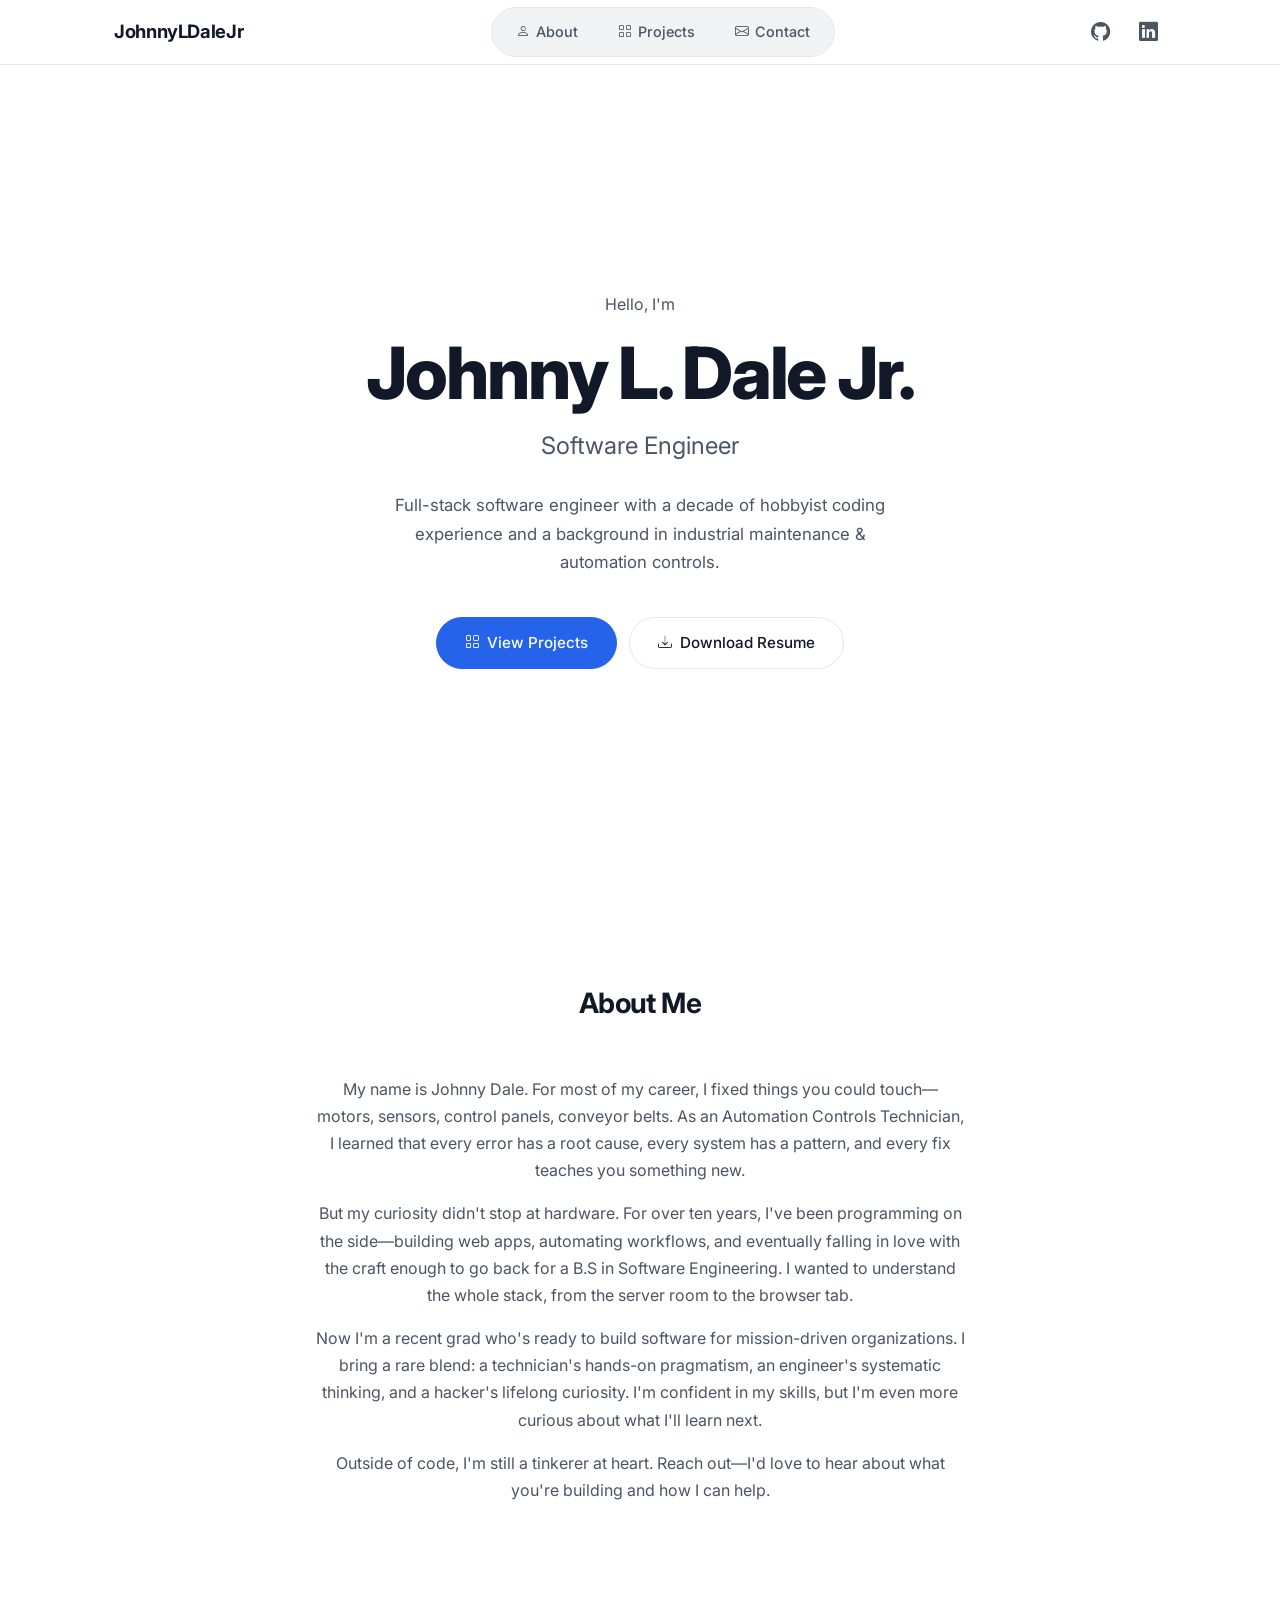
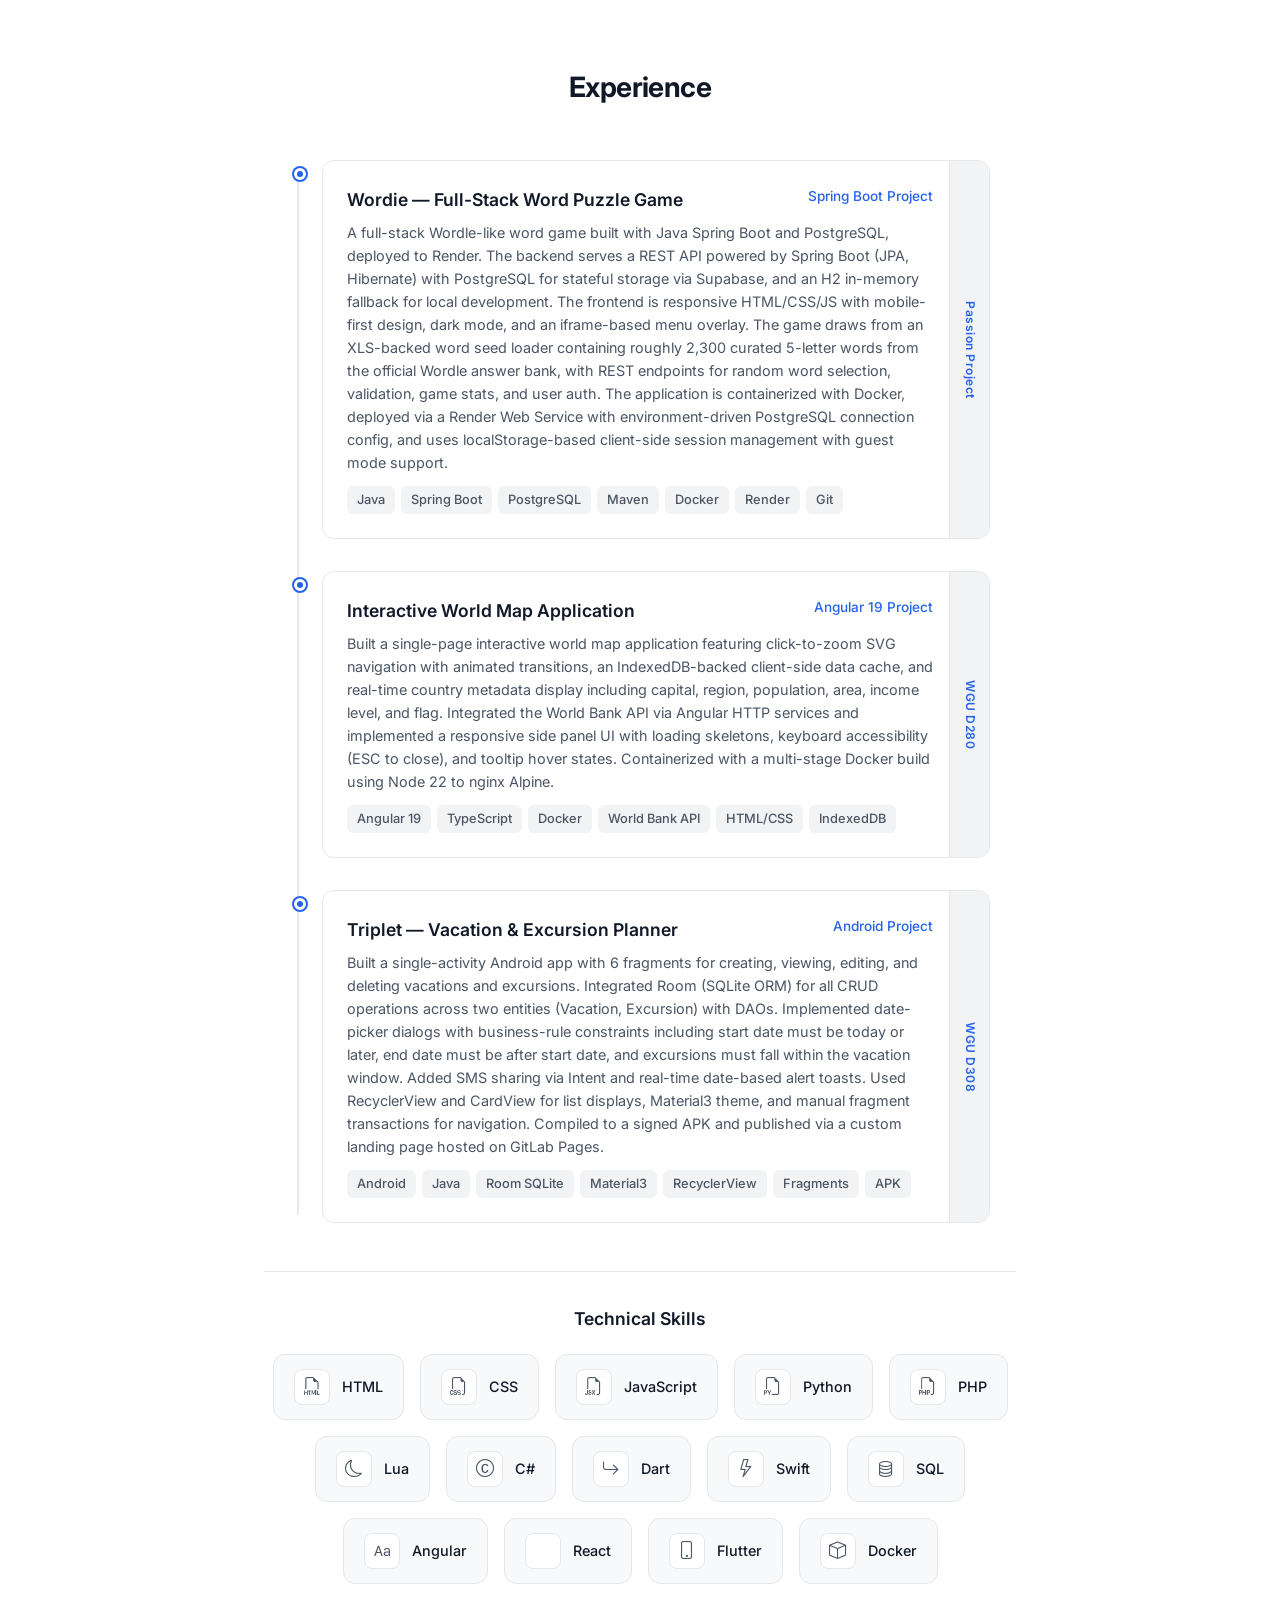
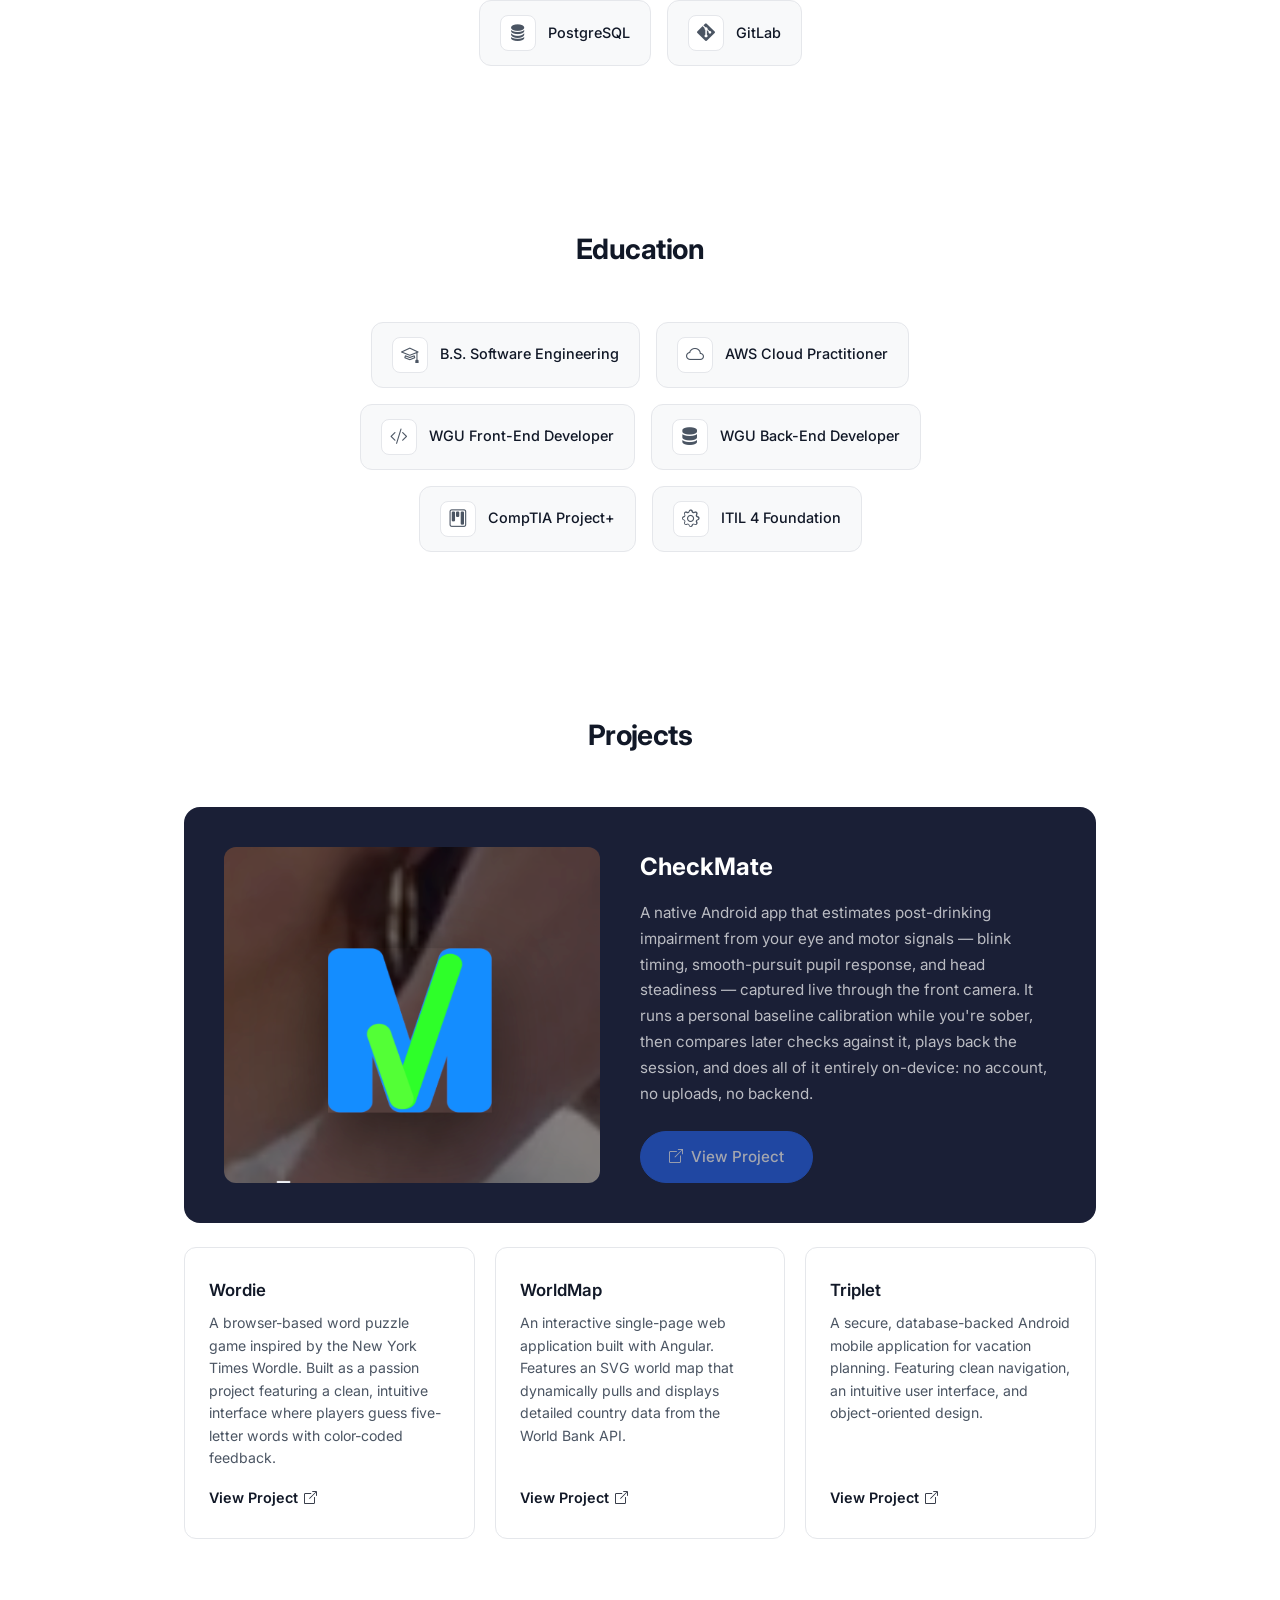
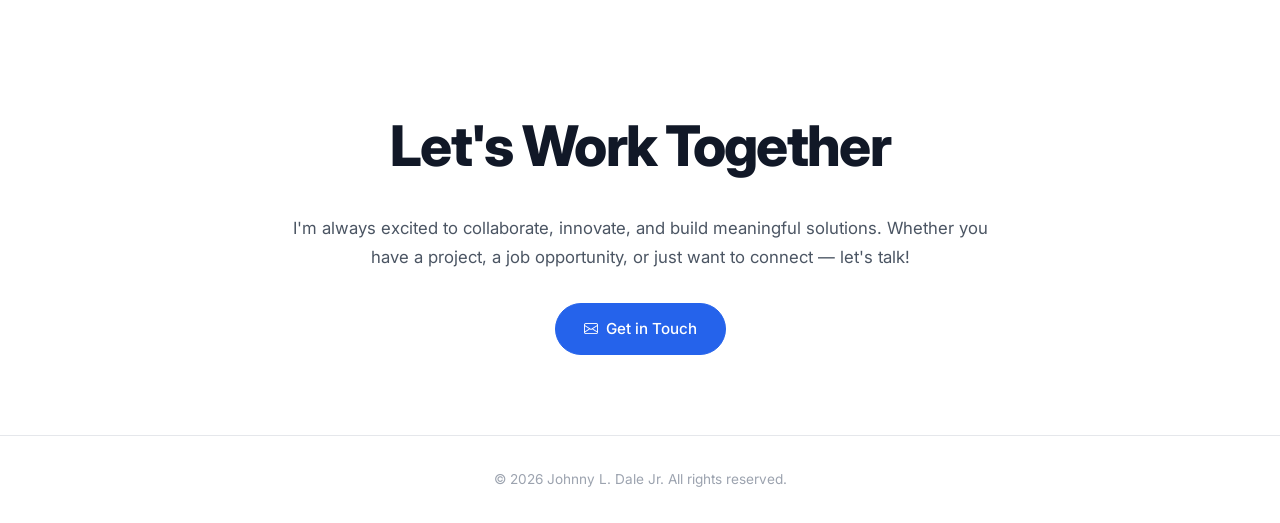
==== index.html @ d13022fd "Redesign portfolio with clean light theme" ====
<!DOCTYPE html>
<html lang="en">
<head>
    <meta charset="UTF-8">
    <meta name="viewport" content="width=device-width, initial-scale=1.0">
    <meta name="description" content="Johnny L. Dale Jr. - Software Engineer Portfolio">
    <title>Johnny L. Dale Jr. | Portfolio</title>
    <link rel="icon" type="image/x-icon" href="assets/favicon.ico">
    <link rel="preconnect" href="https://fonts.googleapis.com">
    <link rel="preconnect" href="https://fonts.gstatic.com" crossorigin>
    <link href="https://fonts.googleapis.com/css2?family=Inter:wght@400;500;600;700;800&display=swap" rel="stylesheet">
    <link rel="stylesheet" href="https://cdn.jsdelivr.net/npm/bootstrap-icons@1.11.3/font/bootstrap-icons.min.css">
    <link rel="stylesheet" href="css/styles.css">
</head>
<body>
    <!-- Navigation -->
    <nav class="navbar" id="navbar">
        <div class="nav-container">
            <a href="#hero" class="nav-logo">JohnnyLDaleJr</a>
            <button class="nav-toggle" id="navToggle" aria-label="Toggle navigation">
                <span></span>
                <span></span>
                <span></span>
            </button>
            <ul class="nav-menu" id="navMenu">
                <li><a href="#about" class="nav-link"><i class="bi bi-person"></i> About</a></li>
                <li><a href="#projects" class="nav-link"><i class="bi bi-grid"></i> Projects</a></li>
                <li><a href="#contact" class="nav-link"><i class="bi bi-envelope"></i> Contact</a></li>
            </ul>
            <div class="nav-social">
                <a href="https://github.com/midas78" target="_blank" aria-label="GitHub"><i class="bi bi-github"></i></a>
                <a href="https://www.linkedin.com/in/johnny-l-d-17a643306" target="_blank" aria-label="LinkedIn"><i class="bi bi-linkedin"></i></a>
            </div>
        </div>
    </nav>

    <!-- Hero Section -->
    <section class="hero" id="hero">
        <div class="hero-bg">
            <video class="hero-video" autoplay muted loop playsinline>
                <source src="assets/hero-bg.mp4" type="video/mp4">
            </video>
            <div class="hero-overlay"></div>
        </div>
        <div class="hero-content">
            <p class="hero-greeting">Hello, I'm</p>
            <h1 class="hero-name">Johnny L. Dale Jr.</h1>
            <h2 class="hero-title">Software Engineer</h2>
            <p class="hero-description">Full-stack software engineer with a decade of hobbyist coding experience and a background in industrial maintenance & automation controls.</p>
            <div class="hero-buttons">
                <a href="#projects" class="btn btn-primary"><i class="bi bi-grid"></i> View Projects</a>
                <a href="assets/Johnny Dale Resume.pdf" class="btn btn-outline" download><i class="bi bi-download"></i> Download Resume</a>
            </div>
        </div>
    </section>

    <!-- About Section -->
    <section class="section" id="about">
        <div class="container">
            <h2 class="section-title fade-in">About Me</h2>
            <div class="about-content">
                <div class="about-text fade-in">
                    <p>My name is Johnny Dale. For most of my career, I fixed things you could touch—motors, sensors, control panels, conveyor belts. As an Automation Controls Technician, I learned that every error has a root cause, every system has a pattern, and every fix teaches you something new.</p>
                    <p>But my curiosity didn't stop at hardware. For over ten years, I've been programming on the side—building web apps, automating workflows, and eventually falling in love with the craft enough to go back for a B.S in Software Engineering. I wanted to understand the whole stack, from the server room to the browser tab.</p>
                    <p>Now I'm a recent grad who's ready to build software for mission-driven organizations. I bring a rare blend: a technician's hands-on pragmatism, an engineer's systematic thinking, and a hacker's lifelong curiosity. I'm confident in my skills, but I'm even more curious about what I'll learn next.</p>
                    <p>Outside of code, I'm still a tinkerer at heart. Reach out—I'd love to hear about what you're building and how I can help.</p>
                </div>
            </div>
        </div>
    </section>

    <!-- Experience Section -->
    <section class="section" id="experience">
        <div class="container">
            <h2 class="section-title fade-in">Experience</h2>

            <div class="timeline">
                    <div class="timeline-item fade-in">
                        <div class="timeline-dot"></div>
                        <div class="timeline-content">
                            <div class="timeline-tab">Passion Project</div>
                            <div class="timeline-header">
                                <h3>Wordie — Full-Stack Word Puzzle Game</h3>
                                <span class="timeline-date">Spring Boot Project</span>
                            </div>
                            <p>A full-stack Wordle-like word game built with Java Spring Boot and PostgreSQL, deployed to Render. The backend serves a REST API powered by Spring Boot (JPA, Hibernate) with PostgreSQL for stateful storage via Supabase, and an H2 in-memory fallback for local development. The frontend is responsive HTML/CSS/JS with mobile-first design, dark mode, and an iframe-based menu overlay. The game draws from an XLS-backed word seed loader containing roughly 2,300 curated 5-letter words from the official Wordle answer bank, with REST endpoints for random word selection, validation, game stats, and user auth. The application is containerized with Docker, deployed via a Render Web Service with environment-driven PostgreSQL connection config, and uses localStorage-based client-side session management with guest mode support.</p>
                            <ul class="timeline-tags">
                                <li>Java</li>
                                <li>Spring Boot</li>
                                <li>PostgreSQL</li>
                                <li>Maven</li>
                                <li>Docker</li>
                                <li>Render</li>
                                <li>Git</li>
                            </ul>
                        </div>
                    </div>
                    <div class="timeline-item fade-in">
                        <div class="timeline-dot"></div>
                        <div class="timeline-content">
                            <div class="timeline-tab">WGU D280</div>
                            <div class="timeline-header">
                                <h3>Interactive World Map Application</h3>
                                <span class="timeline-date">Angular 19 Project</span>
                            </div>
                            <p>Built a single-page interactive world map application featuring click-to-zoom SVG navigation with animated transitions, an IndexedDB-backed client-side data cache, and real-time country metadata display including capital, region, population, area, income level, and flag. Integrated the World Bank API via Angular HTTP services and implemented a responsive side panel UI with loading skeletons, keyboard accessibility (ESC to close), and tooltip hover states. Containerized with a multi-stage Docker build using Node 22 to nginx Alpine.</p>
                            <ul class="timeline-tags">
                                <li>Angular 19</li>
                                <li>TypeScript</li>
                                <li>Docker</li>
                                <li>World Bank API</li>
                                <li>HTML/CSS</li>
                                <li>IndexedDB</li>
                            </ul>
                        </div>
                    </div>
                    <div class="timeline-item fade-in">
                        <div class="timeline-dot"></div>
                        <div class="timeline-content">
                            <div class="timeline-tab">WGU D308</div>
                            <div class="timeline-header">
                                <h3>Triplet — Vacation & Excursion Planner</h3>
                                <span class="timeline-date">Android Project</span>
                            </div>
                            <p>Built a single-activity Android app with 6 fragments for creating, viewing, editing, and deleting vacations and excursions. Integrated Room (SQLite ORM) for all CRUD operations across two entities (Vacation, Excursion) with DAOs. Implemented date-picker dialogs with business-rule constraints including start date must be today or later, end date must be after start date, and excursions must fall within the vacation window. Added SMS sharing via Intent and real-time date-based alert toasts. Used RecyclerView and CardView for list displays, Material3 theme, and manual fragment transactions for navigation. Compiled to a signed APK and published via a custom landing page hosted on GitLab Pages.</p>
                            <ul class="timeline-tags">
                                <li>Android</li>
                                <li>Java</li>
                                <li>Room SQLite</li>
                                <li>Material3</li>
                                <li>RecyclerView</li>
                                <li>Fragments</li>
                                <li>APK</li>
                            </ul>
                        </div>
                    </div>
                </div>

                <div class="skills-section fade-in">
                    <h3 class="skills-heading">Technical Skills</h3>
                    <div class="credentials-grid">
                        <div class="credential-badge">
                            <div class="credential-icon"><i class="bi bi-filetype-html"></i></div>
                            <span>HTML</span>
                        </div>
                        <div class="credential-badge">
                            <div class="credential-icon"><i class="bi bi-filetype-css"></i></div>
                            <span>CSS</span>
                        </div>
                        <div class="credential-badge">
                            <div class="credential-icon"><i class="bi bi-filetype-jsx"></i></div>
                            <span>JavaScript</span>
                        </div>
                        <div class="credential-badge">
                            <div class="credential-icon"><i class="bi bi-filetype-py"></i></div>
                            <span>Python</span>
                        </div>
                        <div class="credential-badge">
                            <div class="credential-icon"><i class="bi bi-filetype-php"></i></div>
                            <span>PHP</span>
                        </div>
                        <div class="credential-badge">
                            <div class="credential-icon"><i class="bi bi-moon"></i></div>
                            <span>Lua</span>
                        </div>
                        <div class="credential-badge">
                            <div class="credential-icon"><i class="bi bi-c-circle"></i></div>
                            <span>C#</span>
                        </div>
                        <div class="credential-badge">
                            <div class="credential-icon"><i class="bi bi-arrow-return-right"></i></div>
                            <span>Dart</span>
                        </div>
                        <div class="credential-badge">
                            <div class="credential-icon"><i class="bi bi-lightning"></i></div>
                            <span>Swift</span>
                        </div>
                        <div class="credential-badge">
                            <div class="credential-icon"><i class="bi bi-database"></i></div>
                            <span>SQL</span>
                        </div>
                        <div class="credential-badge">
                            <div class="credential-icon"><i class="bi bi-type"></i></div>
                            <span>Angular</span>
                        </div>
                        <div class="credential-badge">
                            <div class="credential-icon"><i class="bi bi-react"></i></div>
                            <span>React</span>
                        </div>
                        <div class="credential-badge">
                            <div class="credential-icon"><i class="bi bi-phone"></i></div>
                            <span>Flutter</span>
                        </div>
                        <div class="credential-badge">
                            <div class="credential-icon"><i class="bi bi-box"></i></div>
                            <span>Docker</span>
                        </div>
                        <div class="credential-badge">
                            <div class="credential-icon"><i class="bi bi-database-fill"></i></div>
                            <span>PostgreSQL</span>
                        </div>
                        <div class="credential-badge">
                            <div class="credential-icon"><i class="bi bi-git"></i></div>
                            <span>GitLab</span>
                    </div>
                </div>
            </div>
        </div>
    </section>

    <!-- Education Section -->
    <section class="section" id="education">
        <div class="container">
            <h2 class="section-title fade-in">Education</h2>
            <div class="credentials-grid fade-in">
                <a href="https://www.wgu.edu" target="_blank" class="credential-badge">
                    <div class="credential-icon">
                        <i class="bi bi-mortarboard"></i>
                    </div>
                    <span>B.S. Software Engineering</span>
                </a>
                <a href="https://www.credly.com/badges/06bb6407-fd64-48c8-9850-5df5816e5eae/linked_in_profile?trk=public_profile_certification-title" target="_blank" class="credential-badge">
                    <div class="credential-icon">
                        <i class="bi bi-cloud"></i>
                    </div>
                    <span>AWS Cloud Practitioner</span>
                </a>
                <a href="https://badges.parchment.com/public/assertions/aA8nyWZQQrSH1kFUPos5Cw?utm_source=url_copy&identity__email=midas78%40wgu.edu" target="_blank" class="credential-badge">
                    <div class="credential-icon">
                        <i class="bi bi-code-slash"></i>
                    </div>
                    <span>WGU Front-End Developer</span>
                </a>
                <a href="https://badges.parchment.com/public/assertions/Isyt6uPbTE63VACe40wNig?utm_source=url_copy&identity__email=midas78%40wgu.edu" target="_blank" class="credential-badge">
                    <div class="credential-icon">
                        <i class="bi bi-server"></i>
                    </div>
                    <span>WGU Back-End Developer</span>
                </a>
                <a href="https://www.credly.com/badges/a84fb520-6077-4ca1-ad1e-27195f96d072/public_url" target="_blank" class="credential-badge">
                    <div class="credential-icon">
                        <i class="bi bi-kanban"></i>
                    </div>
                    <span>CompTIA Project+</span>
                </a>
                <a href="https://badges.peoplecert.org/Badge/en/3/A734FF4E-6E27-4793-B2C8-B9C10D6BD1B2" target="_blank" class="credential-badge">
                    <div class="credential-icon">
                        <i class="bi bi-gear"></i>
                    </div>
                    <span>ITIL 4 Foundation</span>
                </a>
            </div>
        </div>
    </section>

    <!-- Projects Section -->
    <section class="section" id="projects">
        <div class="container projects-container">
            <h2 class="section-title fade-in">Projects</h2>

            <!-- Featured Project -->
            <div class="featured-project fade-in">
                <div class="featured-project-visual">
                    <img src="assets/CheckMate.png" alt="CheckMate App Screenshot" class="featured-project-img">
                </div>
                <div class="featured-project-content">
                    <h3>CheckMate</h3>
                    <p>A native Android app that estimates post-drinking impairment from your eye and motor signals — blink timing, smooth-pursuit pupil response, and head steadiness — captured live through the front camera. It runs a personal baseline calibration while you're sober, then compares later checks against it, plays back the session, and does all of it entirely on-device: no account, no uploads, no backend.</p>
                    <div class="featured-project-links">
                        <a href="#" class="btn btn-primary" style="pointer-events: none; opacity: 0.6;"><i class="bi bi-box-arrow-up-right"></i> View Project</a>
                    </div>
                </div>
            </div>

            <!-- Project Grid -->
            <div class="projects-grid">
                <div class="project-card-simple fade-in">
                    <h3>Wordie</h3>
                    <p>A browser-based word puzzle game inspired by the New York Times Wordle. Built as a passion project featuring a clean, intuitive interface where players guess five-letter words with color-coded feedback.</p>
                    <a href="https://wordie-fhnz.onrender.com/index.html" target="_blank" class="project-link-simple">View Project <i class="bi bi-box-arrow-up-right"></i></a>
                </div>
                <div class="project-card-simple fade-in">
                    <h3>WorldMap</h3>
                    <p>An interactive single-page web application built with Angular. Features an SVG world map that dynamically pulls and displays detailed country data from the World Bank API.</p>
                    <a href="https://worldmap-jnc0.onrender.com" target="_blank" class="project-link-simple">View Project <i class="bi bi-box-arrow-up-right"></i></a>
                </div>
                <div class="project-card-simple fade-in">
                    <h3>Triplet</h3>
                    <p>A secure, database-backed Android mobile application for vacation planning. Featuring clean navigation, an intuitive user interface, and object-oriented design.</p>
                    <a href="https://triplet-54ffab.gitlab.io" target="_blank" class="project-link-simple">View Project <i class="bi bi-box-arrow-up-right"></i></a>
                </div>
            </div>
        </div>
    </section>

    <!-- Contact Section -->
    <section class="section" id="contact">
        <div class="container">
            <div class="contact-cta fade-in">
                <h2>Let's Work Together</h2>
                <p>I'm always excited to collaborate, innovate, and build meaningful solutions. Whether you have a project, a job opportunity, or just want to connect — let's talk!</p>
                <a href="mailto:midas78@wgu.edu" class="btn btn-primary"><i class="bi bi-envelope"></i> Get in Touch</a>
            </div>
        </div>
    </section>

    <!-- Footer -->
    <footer class="footer">
        <div class="container">
            <p>&copy; 2026 Johnny L. Dale Jr. All rights reserved.</p>
        </div>
    </footer>

    <script src="js/main.js"></script>
</body>
</html>
---- css/styles.css ----
/* ========================================
   CSS Custom Properties (Theme)
   ======================================== */
:root {
    --bg-primary: #ffffff;
    --bg-secondary: #f8f9fa;
    --bg-tertiary: #f1f3f5;
    --text-primary: #111827;
    --text-secondary: #4b5563;
    --text-muted: #9ca3af;
    --accent: #2563eb;
    --accent-hover: #1d4ed8;
    --border: #e5e7eb;
    --card-bg: #ffffff;
    --card-border: #e5e7eb;

    --font-family: 'Inter', system-ui, -apple-system, sans-serif;
    --font-mono: 'SF Mono', 'Fira Code', monospace;

    --container-width: 800px;
    --section-padding: 80px 0;
    --transition: all 0.2s ease;
}

/* ========================================
   Reset & Base
   ======================================== */
*, *::before, *::after {
    margin: 0;
    padding: 0;
    box-sizing: border-box;
}

html {
    scroll-behavior: smooth;
    scroll-padding-top: 80px;
}

body {
    font-family: var(--font-family);
    background: var(--bg-primary);
    color: var(--text-primary);
    line-height: 1.7;
    -webkit-font-smoothing: antialiased;
    -moz-osx-font-smoothing: grayscale;
}

a {
    color: var(--text-primary);
    text-decoration: none;
    transition: var(--transition);
}

a:hover {
    color: var(--accent);
}

img {
    max-width: 100%;
    height: auto;
}

.container {
    max-width: var(--container-width);
    margin: 0 auto;
    padding: 0 24px;
}

/* ========================================
   Navigation
   ======================================== */
.navbar {
    position: fixed;
    top: 0;
    left: 0;
    right: 0;
    background: rgba(255, 255, 255, 0.85);
    backdrop-filter: blur(12px);
    -webkit-backdrop-filter: blur(12px);
    z-index: 1000;
    border-bottom: 1px solid var(--border);
    transition: var(--transition);
}

.nav-container {
    max-width: 1100px;
    margin: 0 auto;
    padding: 0 24px;
    display: flex;
    justify-content: space-between;
    align-items: center;
    height: 64px;
}

.nav-logo {
    font-size: 1.15rem;
    font-weight: 700;
    color: var(--text-primary);
    letter-spacing: -0.02em;
}

.nav-menu {
    display: flex;
    list-style: none;
    gap: 4px;
    background: var(--bg-tertiary);
    border: 1px solid var(--border);
    border-radius: 999px;
    padding: 4px 6px;
}

.nav-link {
    color: var(--text-secondary);
    padding: 8px 18px;
    border-radius: 999px;
    font-size: 0.9rem;
    font-weight: 500;
    transition: var(--transition);
    display: flex;
    align-items: center;
    gap: 6px;
}

.nav-link:hover {
    color: var(--text-primary);
}

.nav-link.active {
    color: var(--text-primary);
    background: var(--bg-primary);
    box-shadow: 0 1px 3px rgba(0, 0, 0, 0.06);
}

.nav-link i {
    font-size: 0.85rem;
}

.nav-social {
    display: flex;
    align-items: center;
    gap: 12px;
}

.nav-social a {
    color: var(--text-secondary);
    font-size: 1.2rem;
    display: flex;
    align-items: center;
    justify-content: center;
    width: 36px;
    height: 36px;
    border-radius: 50%;
    transition: var(--transition);
}

.nav-social a:hover {
    color: var(--text-primary);
    background: var(--bg-tertiary);
}

.nav-toggle {
    display: none;
    flex-direction: column;
    gap: 5px;
    background: none;
    border: none;
    cursor: pointer;
    padding: 5px;
}

.nav-toggle span {
    width: 22px;
    height: 2px;
    background: var(--text-primary);
    transition: var(--transition);
    border-radius: 1px;
}

/* ========================================
   Hero Section
   ======================================== */
.hero {
    min-height: 100vh;
    display: flex;
    flex-direction: column;
    justify-content: center;
    align-items: center;
    padding: 120px 24px 60px;
    text-align: center;
    position: relative;
    overflow: hidden;
}

.hero-bg {
    position: absolute;
    inset: 0;
    z-index: 0;
}

.hero-video {
    width: 100%;
    height: 100%;
    object-fit: cover;
    object-position: center;
}

.hero-overlay {
    position: absolute;
    inset: 0;
    background: rgba(255, 255, 255, 0.70);
}

.hero-content {
    position: relative;
    z-index: 1;
}

.hero-content {
    max-width: 700px;
}

.hero-greeting {
    font-size: 1rem;
    color: var(--text-secondary);
    margin-bottom: 16px;
    font-weight: 400;
}

.hero-name {
    font-size: 4.5rem;
    font-weight: 800;
    line-height: 1.05;
    margin-bottom: 16px;
    letter-spacing: -0.03em;
    color: var(--text-primary);
}

.hero-title {
    font-size: 1.5rem;
    color: var(--text-secondary);
    font-weight: 400;
    margin-bottom: 24px;
}

.hero-description {
    color: var(--text-secondary);
    font-size: 1.05rem;
    max-width: 520px;
    margin: 0 auto 40px;
    line-height: 1.7;
}

.hero-buttons {
    display: flex;
    gap: 12px;
    justify-content: center;
    flex-wrap: wrap;
}

/* ========================================
   Buttons
   ======================================== */
.btn {
    display: inline-flex;
    align-items: center;
    gap: 8px;
    padding: 12px 28px;
    border-radius: 999px;
    font-weight: 500;
    font-size: 0.95rem;
    cursor: pointer;
    transition: var(--transition);
    border: 1px solid transparent;
    text-align: center;
    font-family: var(--font-family);
}

.btn i {
    font-size: 0.9rem;
}

.btn-primary {
    background: var(--accent);
    color: #ffffff;
    border-color: var(--accent);
}

.btn-primary:hover {
    background: var(--accent-hover);
    border-color: var(--accent-hover);
    color: #ffffff;
    transform: translateY(-1px);
    box-shadow: 0 4px 12px rgba(37, 99, 235, 0.25);
}

.btn-outline {
    background: transparent;
    color: var(--text-primary);
    border-color: var(--border);
}

.btn-outline:hover {
    border-color: var(--text-primary);
    color: var(--text-primary);
    transform: translateY(-1px);
}

.btn-full {
    width: 100%;
    justify-content: center;
}

/* ========================================
   Sections
   ======================================== */
.section {
    padding: var(--section-padding);
}

.section-title {
    font-size: 1.75rem;
    font-weight: 700;
    text-align: center;
    margin-bottom: 48px;
    letter-spacing: -0.02em;
}

/* ========================================
   About Section
   ======================================== */
.about-content {
    max-width: 650px;
    margin: 0 auto;
    text-align: center;
}

.about-text p {
    color: var(--text-secondary);
    margin-bottom: 16px;
    font-size: 1rem;
}

.about-text p:last-child {
    margin-bottom: 0;
}

/* ========================================
   Skills Section
   ======================================== */

.skills-heading {
    font-size: 1.1rem;
    color: var(--text-primary);
    margin-bottom: 20px;
    text-align: center;
    font-weight: 600;
}

.skills-section {
    margin-top: 48px;
    padding-top: 32px;
    border-top: 1px solid var(--border);
}

/* ========================================
   Timeline
   ======================================== */
.timeline {
    position: relative;
    max-width: 700px;
    margin: 0 auto;
    padding-left: 32px;
}

.timeline::before {
    content: '';
    position: absolute;
    left: 7px;
    top: 8px;
    bottom: 8px;
    width: 2px;
    background: var(--border);
}

.timeline-item {
    position: relative;
    margin-bottom: 32px;
}

.timeline-item:last-child {
    margin-bottom: 0;
}

.timeline-dot {
    position: absolute;
    left: -28px;
    top: 8px;
    width: 12px;
    height: 12px;
    background: var(--accent);
    border-radius: 50%;
    border: 3px solid var(--bg-primary);
    box-shadow: 0 0 0 2px var(--accent);
}

.timeline-content {
    background: var(--card-bg);
    padding: 24px 56px 24px 24px;
    border-radius: 12px;
    border: 1px solid var(--card-border);
    transition: var(--transition);
    position: relative;
    overflow: hidden;
}

.timeline-content:hover {
    border-color: var(--accent);
    box-shadow: 0 2px 8px rgba(37, 99, 235, 0.08);
}

.timeline-tab {
    position: absolute;
    top: 0;
    right: 0;
    bottom: 0;
    width: 40px;
    background: var(--bg-tertiary);
    border-left: 1px solid var(--card-border);
    display: flex;
    align-items: center;
    justify-content: center;
    writing-mode: vertical-rl;
    text-orientation: mixed;
    font-size: 0.75rem;
    font-weight: 600;
    color: var(--accent);
    letter-spacing: 0.5px;
    padding: 16px 8px;
}

.timeline-header {
    display: flex;
    justify-content: space-between;
    align-items: start;
    margin-bottom: 6px;
    flex-wrap: wrap;
    gap: 6px;
}

.timeline-header h3 {
    font-size: 1.1rem;
    color: var(--text-primary);
    font-weight: 600;
}

.timeline-date {
    color: var(--accent);
    font-size: 0.85rem;
    font-weight: 500;
    white-space: nowrap;
}

.timeline-content h4 {
    color: var(--text-secondary);
    font-weight: 500;
    margin-bottom: 8px;
    font-size: 0.95rem;
}

.timeline-content p {
    color: var(--text-secondary);
    margin-bottom: 12px;
    font-size: 0.9rem;
    line-height: 1.6;
}

.timeline-tags {
    display: flex;
    flex-wrap: wrap;
    gap: 6px;
    list-style: none;
}

.timeline-tags li {
    background: var(--bg-tertiary);
    color: var(--text-secondary);
    padding: 3px 10px;
    border-radius: 6px;
    font-size: 0.8rem;
    font-weight: 500;
}

/* ========================================
   Education Section
   ======================================== */
.credentials-grid {
    display: flex;
    flex-wrap: wrap;
    justify-content: center;
    gap: 16px;
    max-width: 900px;
    margin: 0 auto;
}

.credential-badge {
    display: flex;
    align-items: center;
    gap: 12px;
    padding: 14px 20px;
    background: var(--bg-secondary);
    border: 1px solid var(--border);
    border-radius: 12px;
    color: var(--text-primary);
    font-size: 0.9rem;
    font-weight: 500;
    transition: var(--transition);
    white-space: nowrap;
}

.credential-badge:hover {
    border-color: var(--accent);
    background: var(--bg-primary);
    color: var(--accent);
    box-shadow: 0 2px 8px rgba(37, 99, 235, 0.08);
    transform: translateY(-2px);
}

.credential-icon {
    width: 36px;
    height: 36px;
    display: flex;
    align-items: center;
    justify-content: center;
    background: var(--bg-primary);
    border: 1px solid var(--border);
    border-radius: 8px;
    font-size: 1.1rem;
    color: var(--text-secondary);
    flex-shrink: 0;
}

.credential-badge:hover .credential-icon {
    color: var(--accent);
    border-color: var(--accent);
}

@media (max-width: 600px) {
    .credentials-grid {
        gap: 10px;
    }

    .credential-badge {
        padding: 10px 14px;
        font-size: 0.82rem;
    }

    .credential-icon {
        width: 30px;
        height: 30px;
        font-size: 0.95rem;
    }
}

/* ========================================
   Animations
   ======================================== */
.projects-container {
    max-width: 960px;
}

.featured-project {
    display: grid;
    grid-template-columns: 1fr 1fr;
    gap: 0;
    background: #1a1f36;
    border-radius: 16px;
    overflow: hidden;
    margin-bottom: 24px;
}

.featured-project-visual {
    padding: 40px;
    display: flex;
    align-items: center;
    justify-content: center;
}

.featured-project-img {
    width: 100%;
    height: 100%;
    object-fit: cover;
    border-radius: 12px;
}

.featured-placeholder {
    width: 100%;
    height: 220px;
    background: rgba(255, 255, 255, 0.08);
    border-radius: 12px;
    display: flex;
    align-items: center;
    justify-content: center;
    color: rgba(255, 255, 255, 0.4);
    font-size: 1.2rem;
    font-weight: 600;
    border: 2px dashed rgba(255, 255, 255, 0.15);
}

.featured-project-content {
    padding: 40px 40px 40px 0;
    display: flex;
    flex-direction: column;
    justify-content: center;
}

.featured-project-content h3 {
    font-size: 1.5rem;
    font-weight: 700;
    color: #ffffff;
    margin-bottom: 12px;
}

.featured-project-content p {
    color: rgba(255, 255, 255, 0.7);
    font-size: 0.95rem;
    line-height: 1.7;
    margin-bottom: 24px;
}

.featured-project-links {
    display: flex;
    gap: 12px;
}

.featured-project .btn-primary {
    background: var(--accent);
    color: #ffffff;
}

.projects-grid {
    display: grid;
    grid-template-columns: repeat(3, 1fr);
    gap: 20px;
}

.project-card-simple {
    background: var(--card-bg);
    border: 1px solid var(--card-border);
    border-radius: 12px;
    padding: 28px 24px;
    transition: var(--transition);
    display: flex;
    flex-direction: column;
}

.project-card-simple:hover {
    border-color: var(--accent);
    box-shadow: 0 2px 8px rgba(37, 99, 235, 0.08);
}

.project-card-simple h3 {
    font-size: 1.05rem;
    font-weight: 600;
    margin-bottom: 8px;
}

.project-card-simple p {
    color: var(--text-secondary);
    font-size: 0.88rem;
    line-height: 1.6;
    margin-bottom: 16px;
    flex: 1;
}

.project-link-simple {
    display: inline-flex;
    align-items: center;
    gap: 6px;
    color: var(--text-primary);
    font-size: 0.9rem;
    font-weight: 600;
    transition: var(--transition);
}

.project-link-simple:hover {
    color: var(--accent);
}

.project-link-simple i {
    font-size: 0.8rem;
}

@media (max-width: 768px) {
    .featured-project {
        grid-template-columns: 1fr;
    }

    .featured-project-content {
        padding: 0 32px 32px;
    }

    .featured-project-visual {
        padding: 32px 32px 0;
    }

    .projects-grid {
        grid-template-columns: 1fr;
    }
}

/* ========================================
   Contact Section
   ======================================== */
.contact-cta {
    text-align: center;
    max-width: 700px;
    margin: 0 auto;
}

.contact-cta h2 {
    font-size: 3.5rem;
    font-weight: 800;
    letter-spacing: -0.03em;
    margin-bottom: 20px;
    color: var(--text-primary);
}

.contact-cta p {
    color: var(--text-secondary);
    font-size: 1.05rem;
    line-height: 1.7;
    margin-bottom: 32px;
}

/* ========================================
   Footer
   ======================================== */
.footer {
    padding: 32px 0;
    border-top: 1px solid var(--border);
    text-align: center;
}

.footer p {
    color: var(--text-muted);
    font-size: 0.85rem;
}

/* ========================================
   Animations
   ======================================== */
.fade-in {
    opacity: 0;
    transform: translateY(20px);
    transition: opacity 0.5s ease, transform 0.5s ease;
}

.fade-in.visible {
    opacity: 1;
    transform: translateY(0);
}

/* ========================================
   Mobile Navigation
   ======================================== */
.nav-toggle.active span:nth-child(1) {
    transform: rotate(45deg) translate(5px, 5px);
}

.nav-toggle.active span:nth-child(2) {
    opacity: 0;
}

.nav-toggle.active span:nth-child(3) {
    transform: rotate(-45deg) translate(5px, -5px);
}

/* ========================================
   Responsive Design
   ======================================== */
@media (max-width: 1024px) {
    .hero-video {
        object-position: 20% center;
    }
}

@media (max-width: 768px) {
    :root {
        --section-padding: 60px 0;
    }

    .nav-toggle {
        display: flex;
    }

    .nav-menu {
        position: fixed;
        top: 64px;
        left: 0;
        right: 0;
        background: var(--bg-primary);
        flex-direction: column;
        padding: 16px;
        border-radius: 0;
        border-bottom: 1px solid var(--border);
        transform: translateY(-100%);
        opacity: 0;
        visibility: hidden;
        transition: var(--transition);
    }

    .nav-menu.active {
        transform: translateY(0);
        opacity: 1;
        visibility: visible;
    }

    .nav-social {
        display: flex;
        position: static;
        transform: none;
        background: none;
        backdrop-filter: none;
        -webkit-backdrop-filter: none;
        border: none;
        border-radius: 0;
        padding: 0;
        gap: 10px;
        z-index: auto;
        box-shadow: none;
        margin-left: 0;
        margin-right: 0;
        order: 1;
    }

    .nav-toggle {
        order: 2;
    }

    .hero-video {
        object-position: 20% center;
    }

    .hero-name {
        font-size: 2.8rem;
    }

    .hero-title {
        font-size: 1.2rem;
    }

    .section-title {
        font-size: 1.5rem;
    }

    .projects-grid {
        grid-template-columns: 1fr;
    }

    .education-grid {
        grid-template-columns: 1fr;
    }

    .contact-cta h2 {
        font-size: 2.2rem;
    }

    .contact-cta p {
        font-size: 0.95rem;
    }

    .timeline-tab {
        width: 32px;
        font-size: 0.65rem;
    }

    .timeline-content {
        padding: 20px 44px 20px 20px;
    }
}

@media (max-width: 480px) {
    .timeline-tab {
        display: none;
    }

    .timeline-content {
        padding: 20px;
    }

    .hero-name {
        font-size: 2.2rem;
    }

    .hero-buttons {
        flex-direction: column;
        align-items: center;
    }

    .btn {
        width: 100%;
        justify-content: center;
    }
}
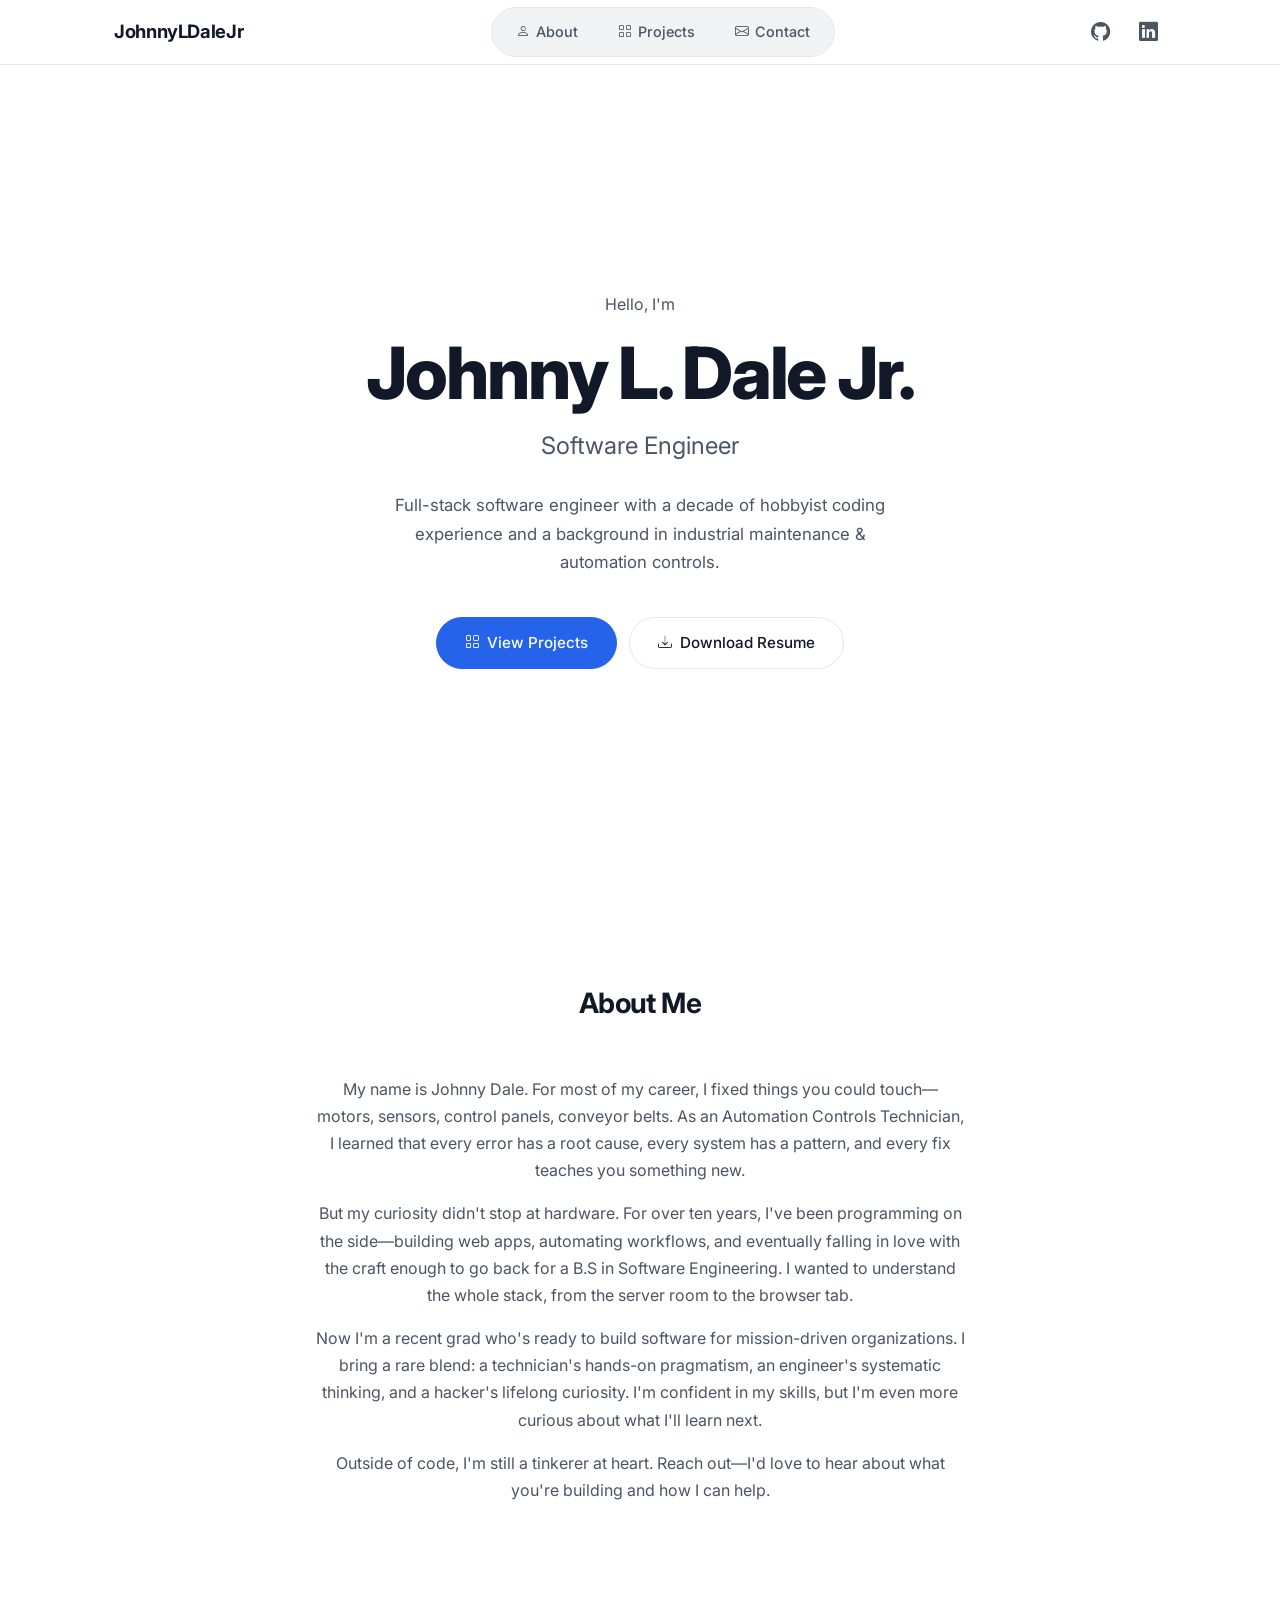
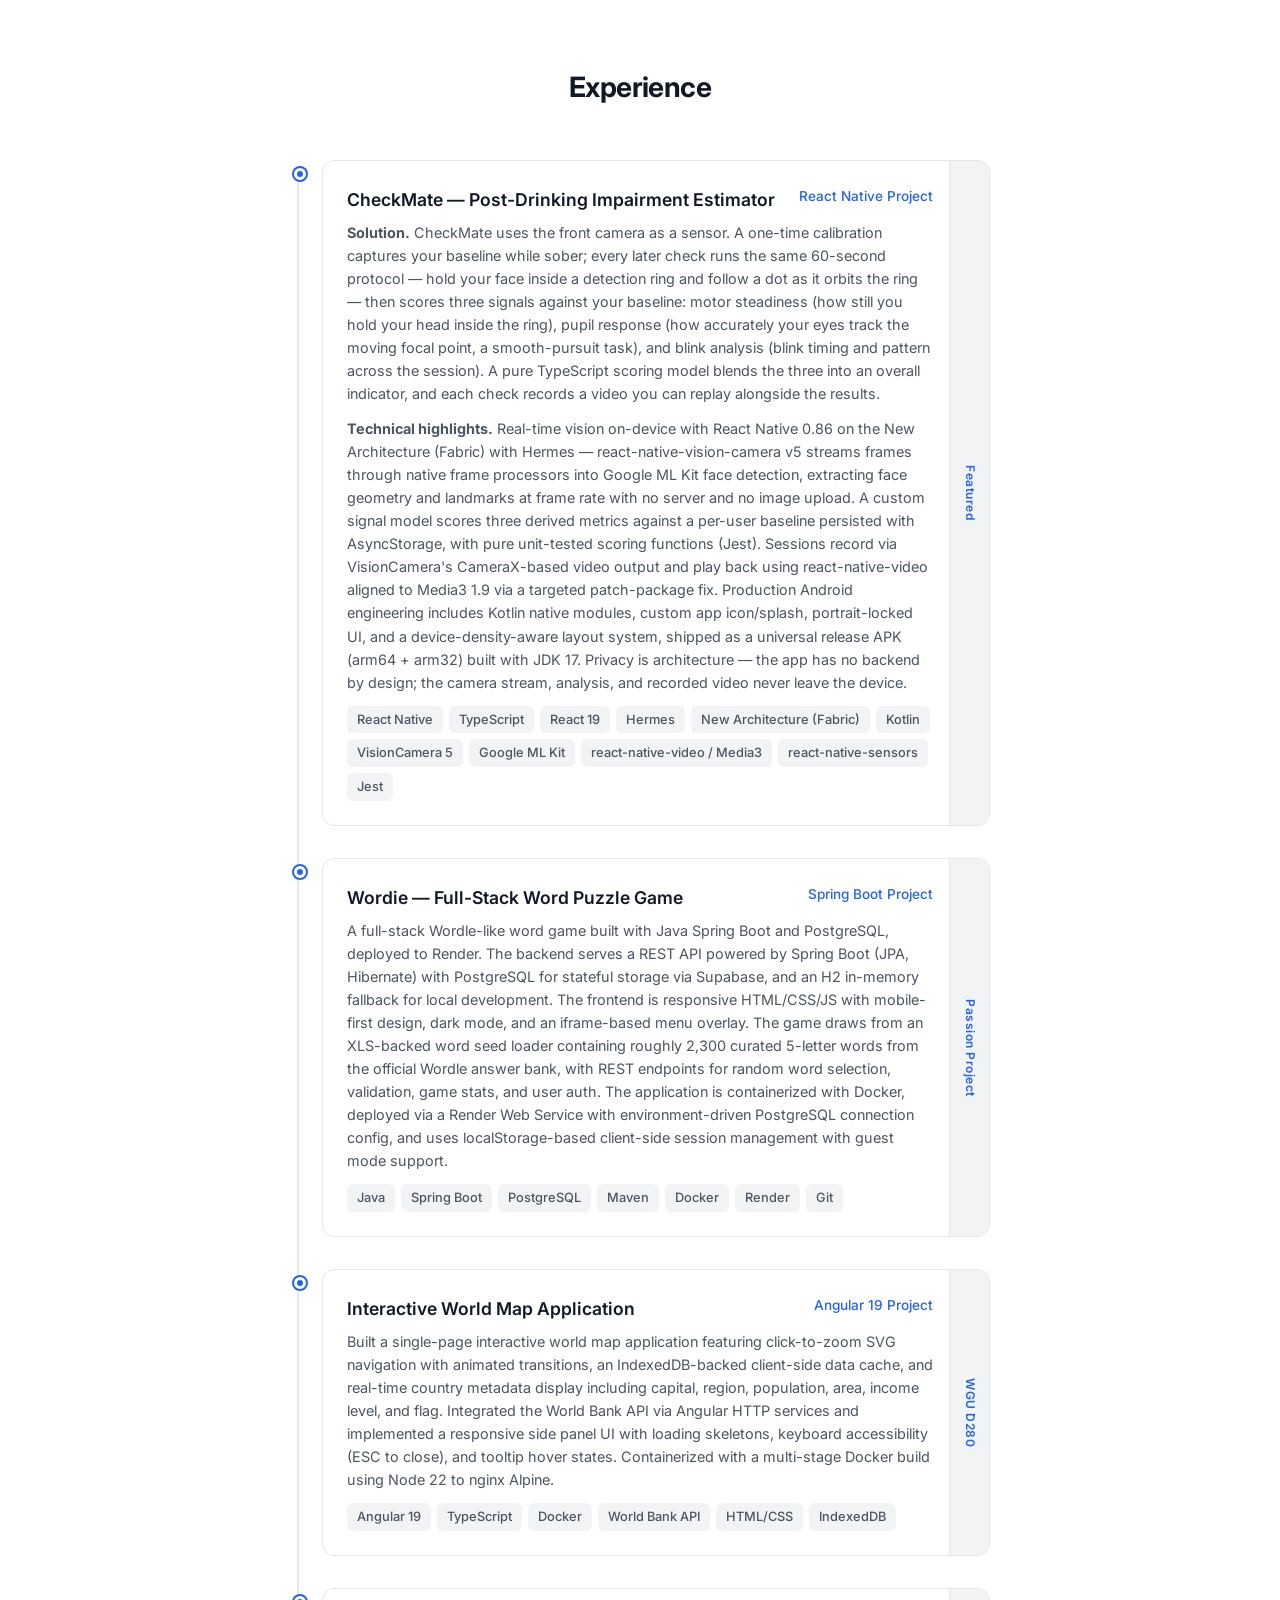
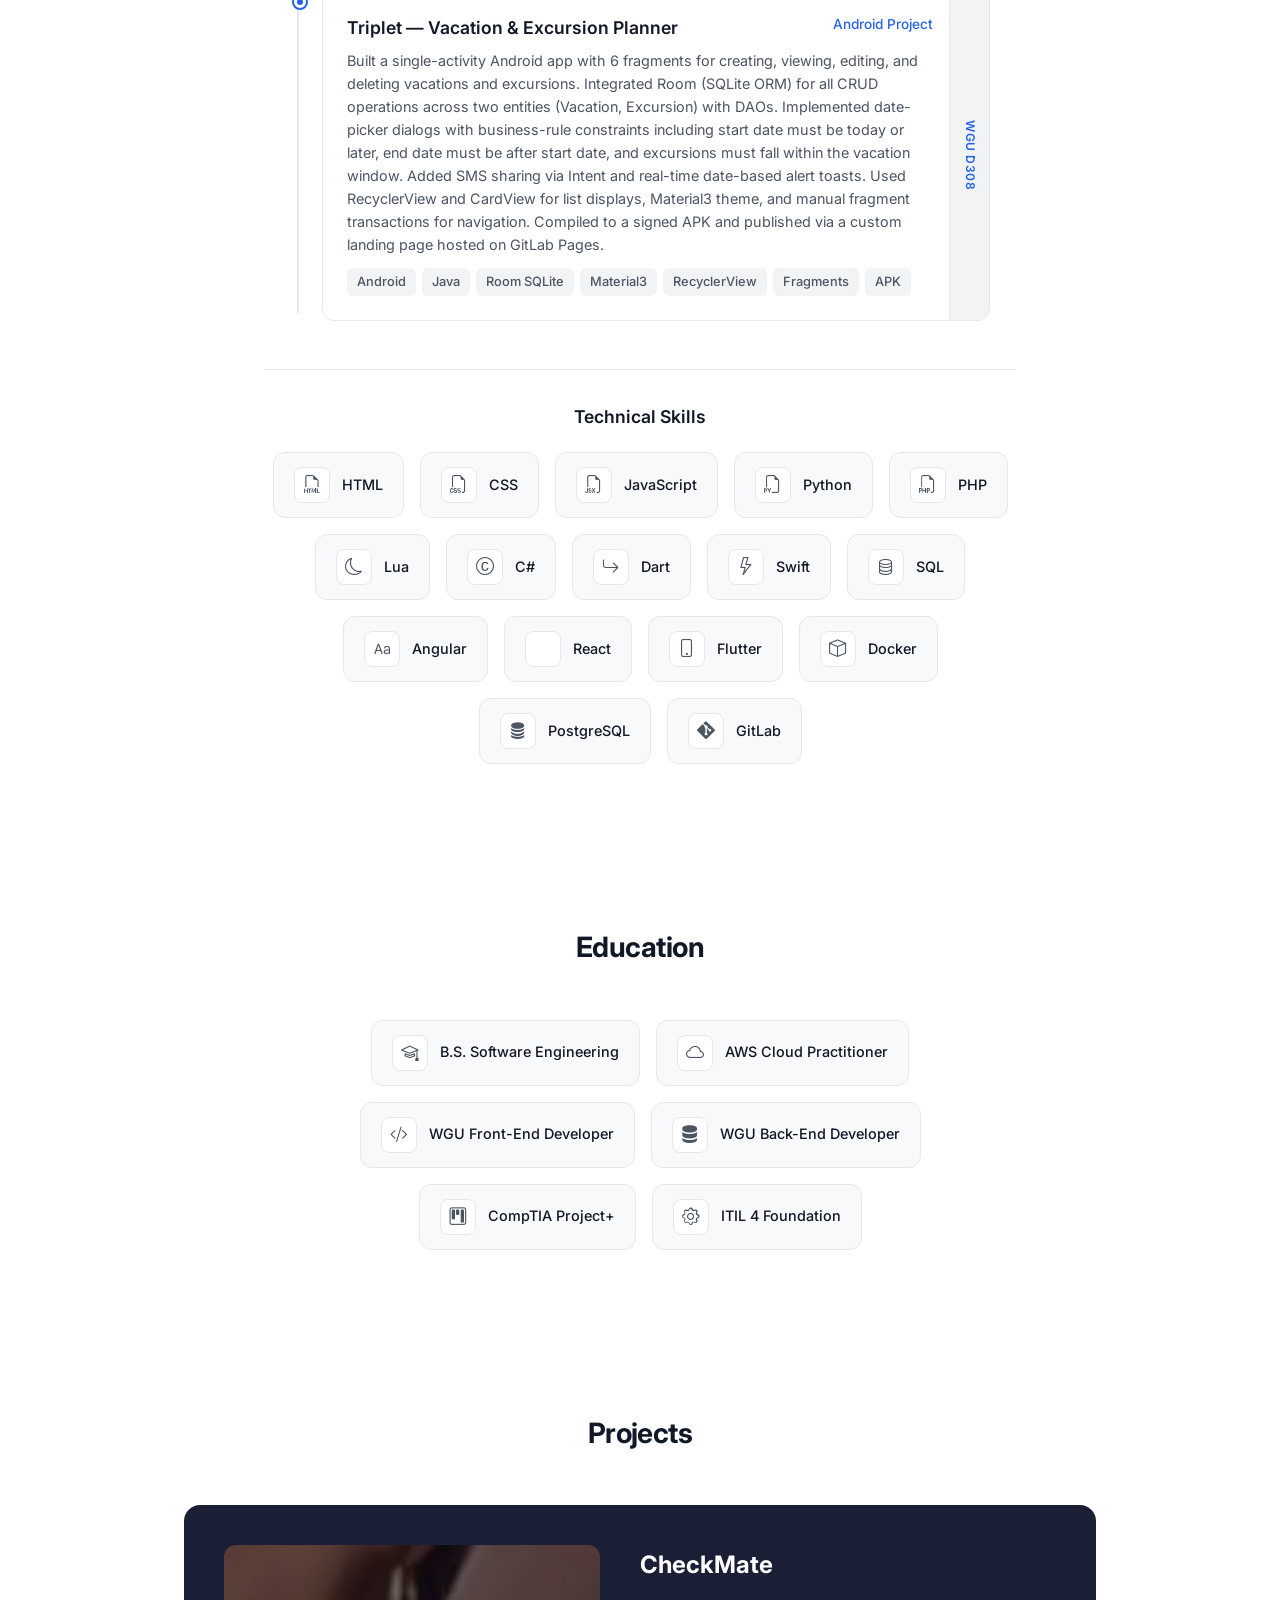
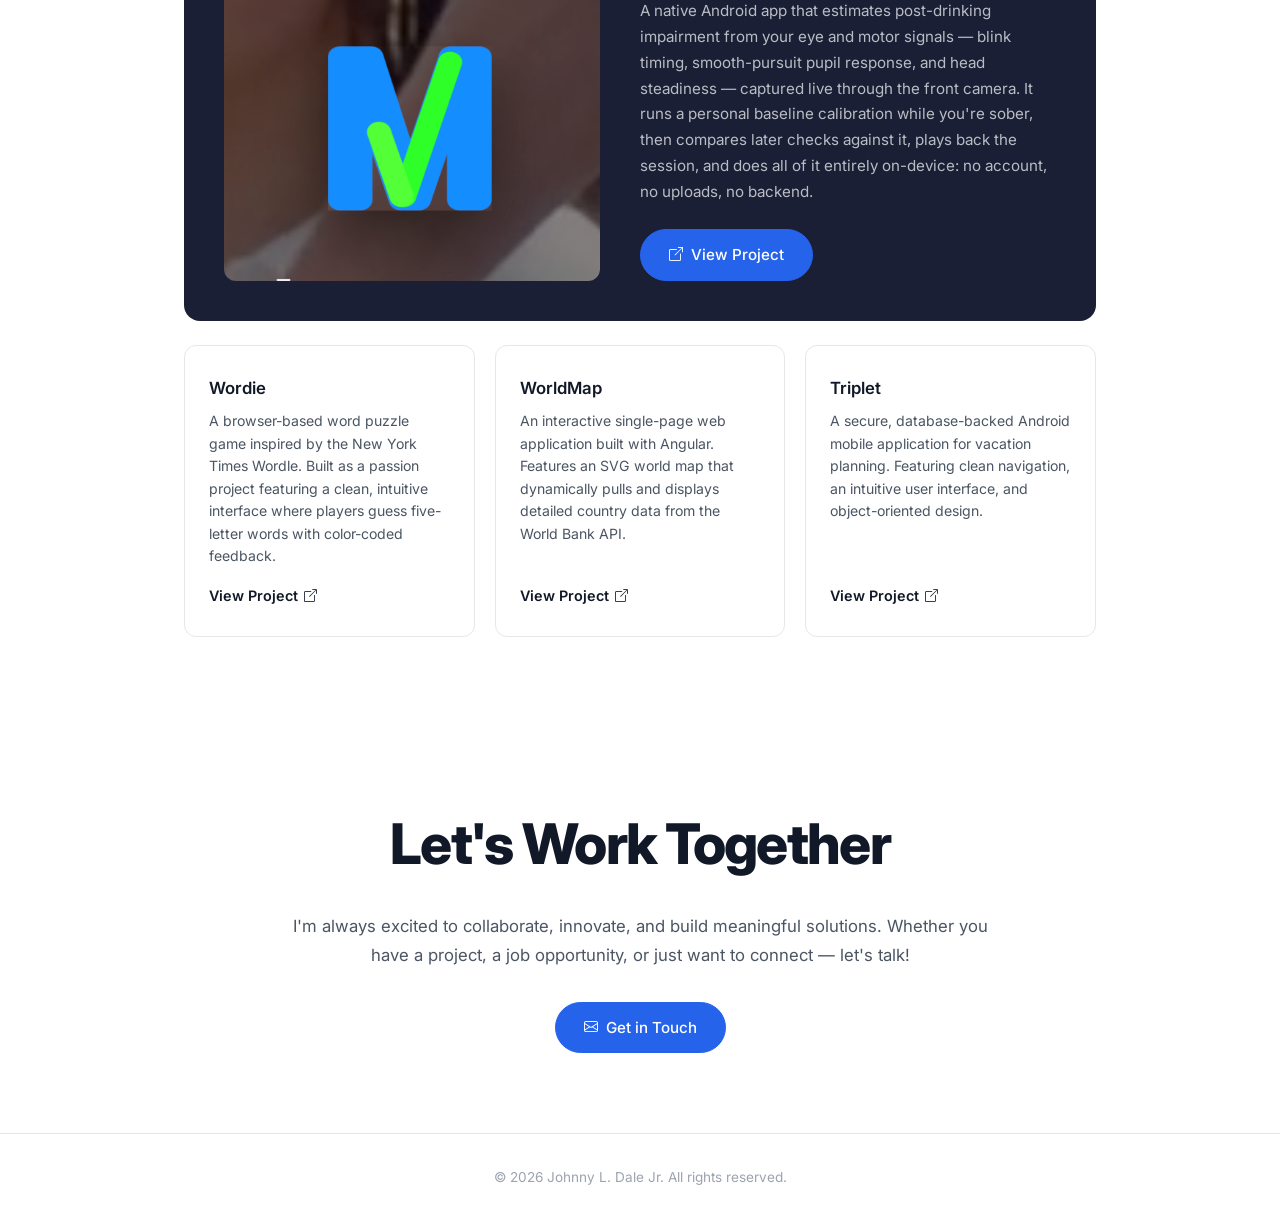
==== commit 8d73f330: "Add CheckMate to experience and update featured project" ====
--- a/index.html
+++ b/index.html
@@ -78,6 +78,31 @@
                     <div class="timeline-item fade-in">
                         <div class="timeline-dot"></div>
                         <div class="timeline-content">
+                            <div class="timeline-tab">Featured</div>
+                            <div class="timeline-header">
+                                <h3>CheckMate — Post-Drinking Impairment Estimator</h3>
+                                <span class="timeline-date">React Native Project</span>
+                            </div>
+                            <p><strong>Solution.</strong> CheckMate uses the front camera as a sensor. A one-time calibration captures your baseline while sober; every later check runs the same 60-second protocol — hold your face inside a detection ring and follow a dot as it orbits the ring — then scores three signals against your baseline: motor steadiness (how still you hold your head inside the ring), pupil response (how accurately your eyes track the moving focal point, a smooth-pursuit task), and blink analysis (blink timing and pattern across the session). A pure TypeScript scoring model blends the three into an overall indicator, and each check records a video you can replay alongside the results.</p>
+                            <p><strong>Technical highlights.</strong> Real-time vision on-device with React Native 0.86 on the New Architecture (Fabric) with Hermes — react-native-vision-camera v5 streams frames through native frame processors into Google ML Kit face detection, extracting face geometry and landmarks at frame rate with no server and no image upload. A custom signal model scores three derived metrics against a per-user baseline persisted with AsyncStorage, with pure unit-tested scoring functions (Jest). Sessions record via VisionCamera's CameraX-based video output and play back using react-native-video aligned to Media3 1.9 via a targeted patch-package fix. Production Android engineering includes Kotlin native modules, custom app icon/splash, portrait-locked UI, and a device-density-aware layout system, shipped as a universal release APK (arm64 + arm32) built with JDK 17. Privacy is architecture — the app has no backend by design; the camera stream, analysis, and recorded video never leave the device.</p>
+                            <ul class="timeline-tags">
+                                <li>React Native</li>
+                                <li>TypeScript</li>
+                                <li>React 19</li>
+                                <li>Hermes</li>
+                                <li>New Architecture (Fabric)</li>
+                                <li>Kotlin</li>
+                                <li>VisionCamera 5</li>
+                                <li>Google ML Kit</li>
+                                <li>react-native-video / Media3</li>
+                                <li>react-native-sensors</li>
+                                <li>Jest</li>
+                            </ul>
+                        </div>
+                    </div>
+                    <div class="timeline-item fade-in">
+                        <div class="timeline-dot"></div>
+                        <div class="timeline-content">
                             <div class="timeline-tab">Passion Project</div>
                             <div class="timeline-header">
                                 <h3>Wordie — Full-Stack Word Puzzle Game</h3>
@@ -267,7 +292,7 @@
                     <h3>CheckMate</h3>
                     <p>A native Android app that estimates post-drinking impairment from your eye and motor signals — blink timing, smooth-pursuit pupil response, and head steadiness — captured live through the front camera. It runs a personal baseline calibration while you're sober, then compares later checks against it, plays back the session, and does all of it entirely on-device: no account, no uploads, no backend.</p>
                     <div class="featured-project-links">
-                        <a href="#" class="btn btn-primary" style="pointer-events: none; opacity: 0.6;"><i class="bi bi-box-arrow-up-right"></i> View Project</a>
+                        <a href="https://midas78.github.io/checkmate-site/" target="_blank" class="btn btn-primary"><i class="bi bi-box-arrow-up-right"></i> View Project</a>
                     </div>
                 </div>
             </div>
@@ -299,7 +324,7 @@
             <div class="contact-cta fade-in">
                 <h2>Let's Work Together</h2>
                 <p>I'm always excited to collaborate, innovate, and build meaningful solutions. Whether you have a project, a job opportunity, or just want to connect — let's talk!</p>
-                <a href="mailto:midas78@wgu.edu" class="btn btn-primary"><i class="bi bi-envelope"></i> Get in Touch</a>
+                <a href="mailto:johnnydalejr@gmail.com" class="btn btn-primary"><i class="bi bi-envelope"></i> Get in Touch</a>
             </div>
         </div>
     </section>
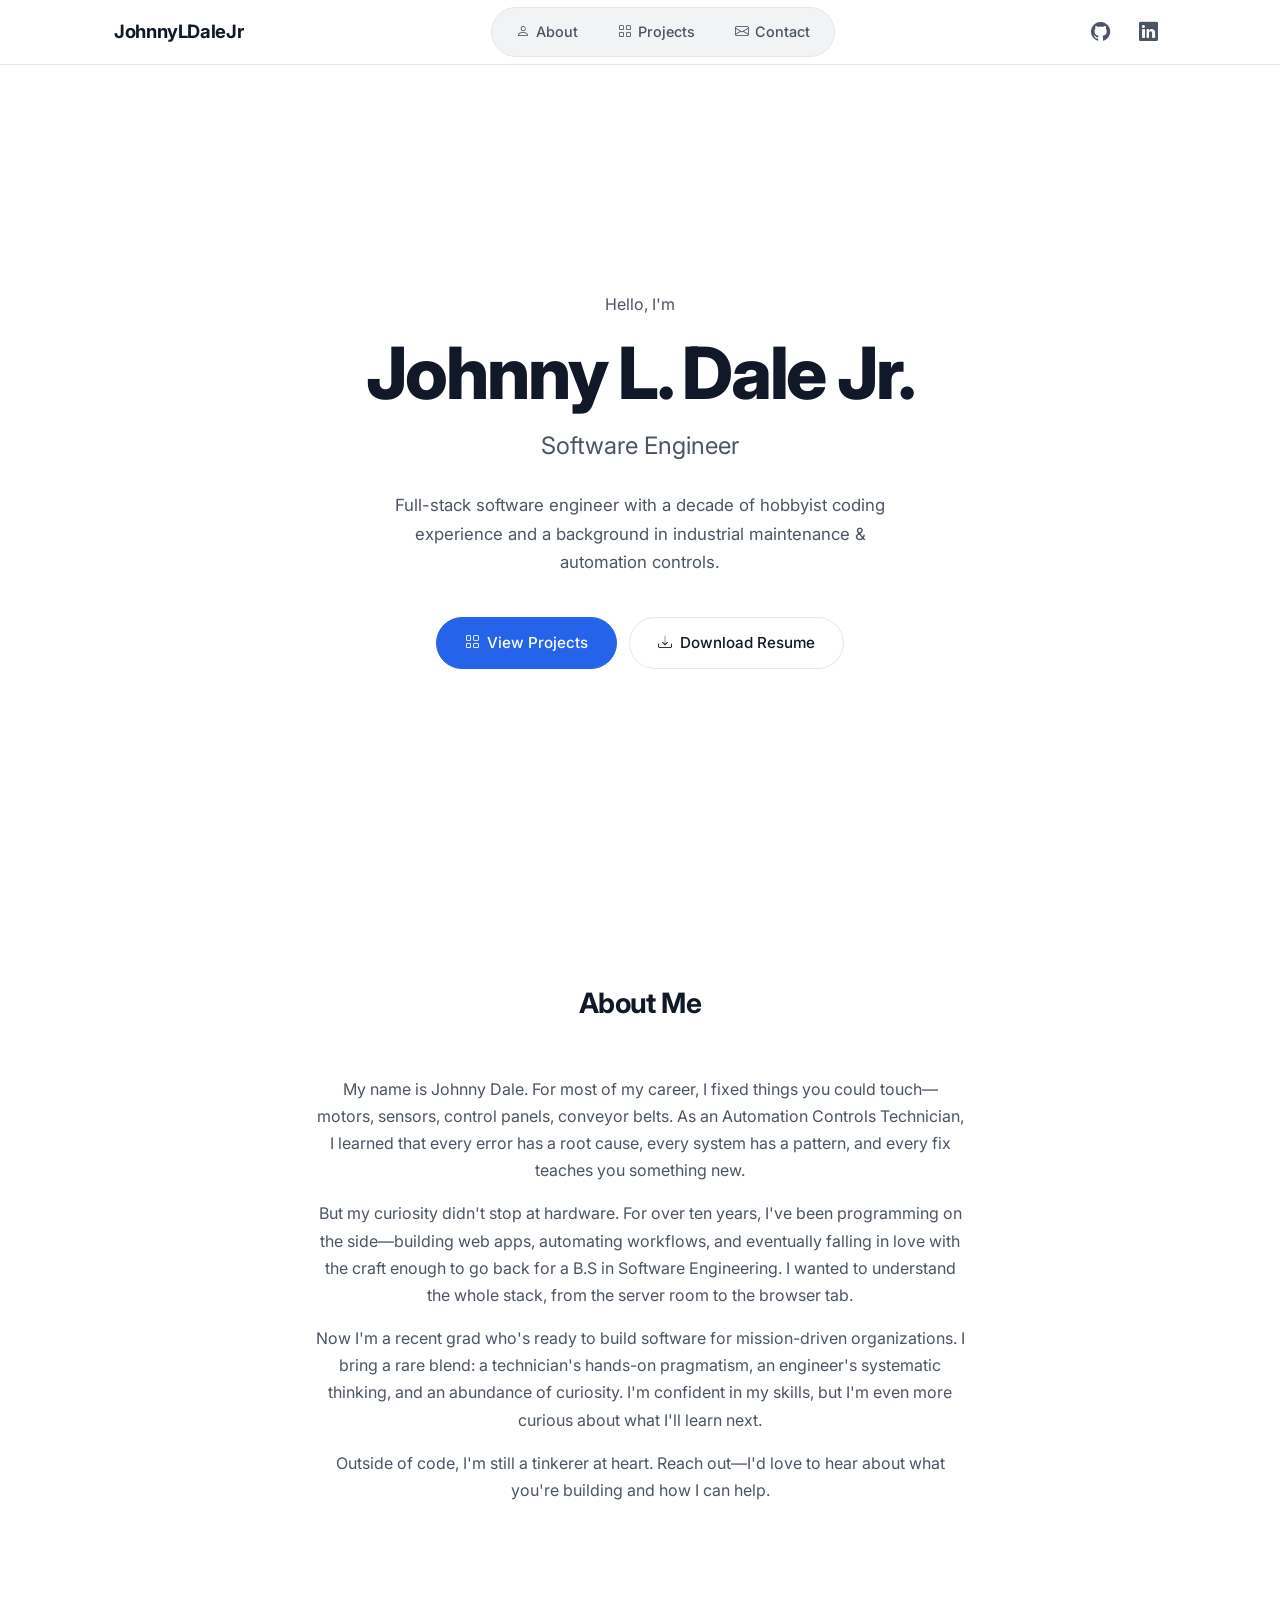
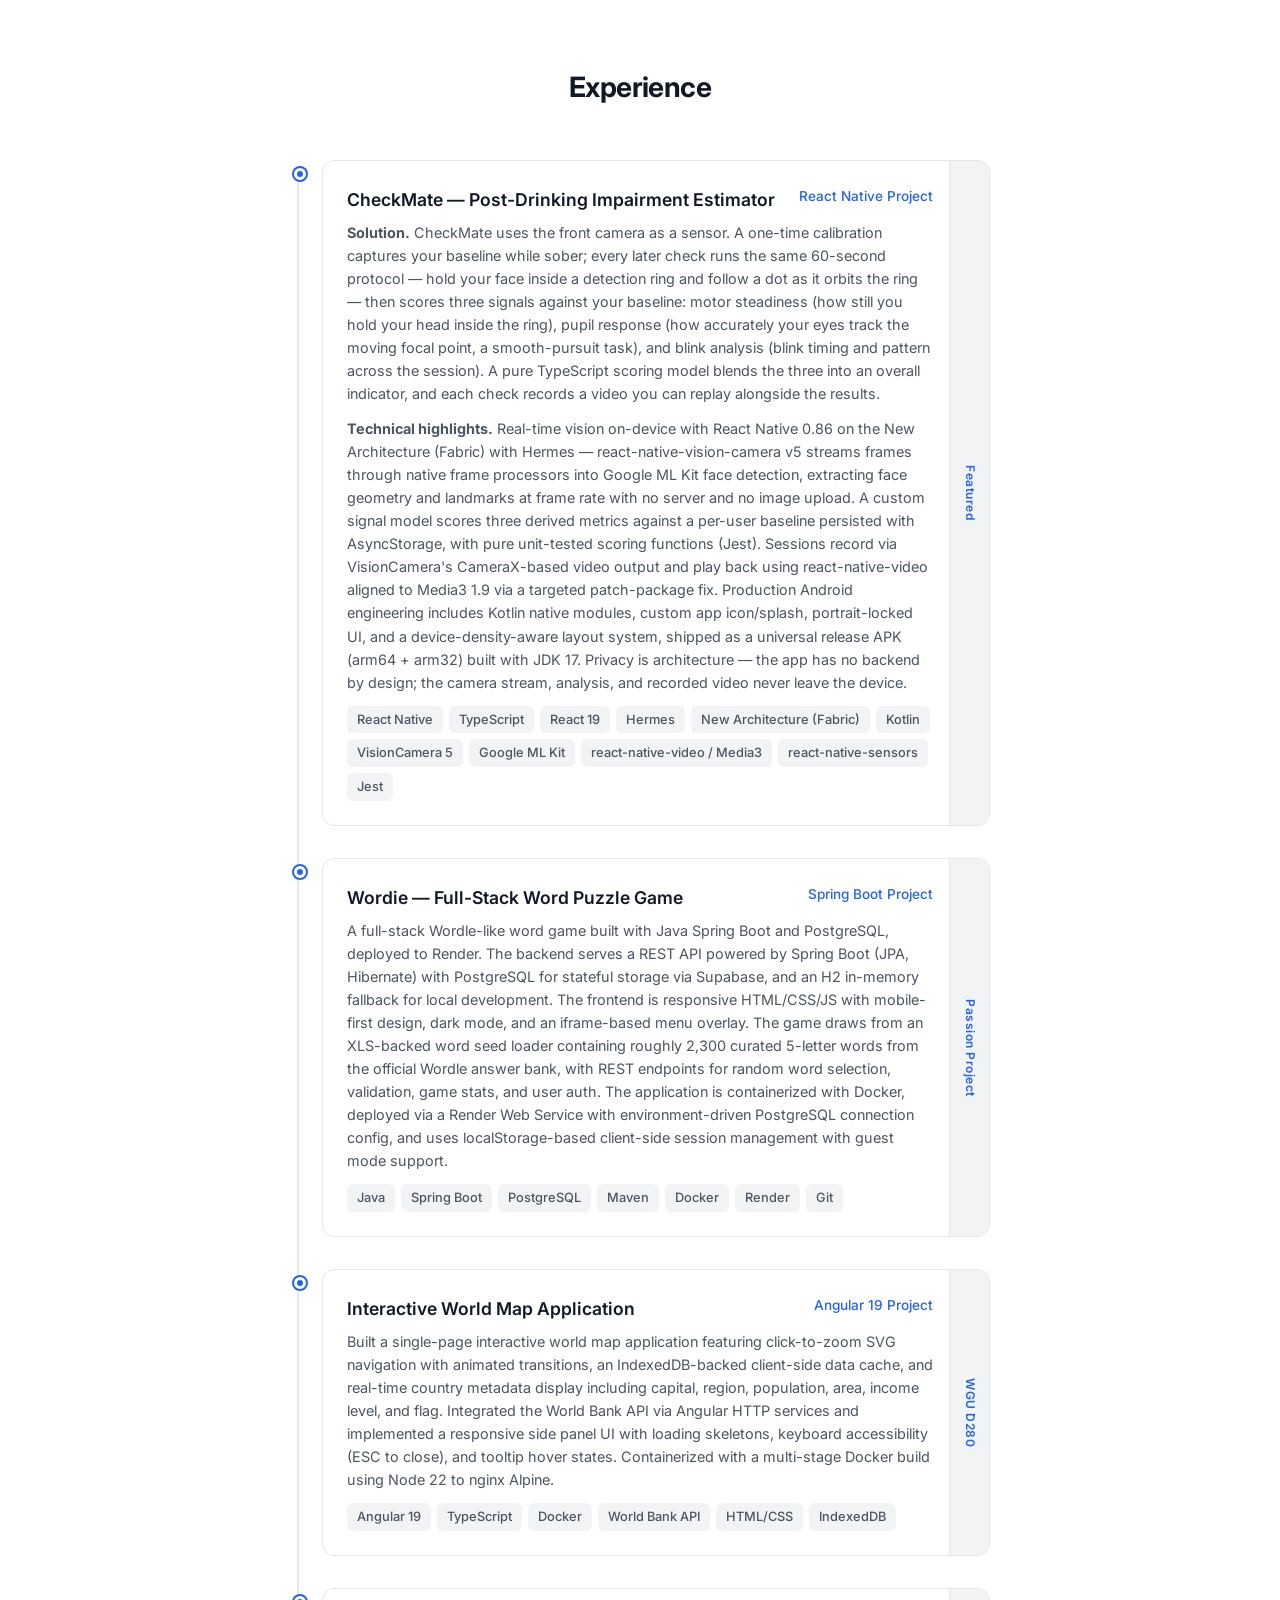
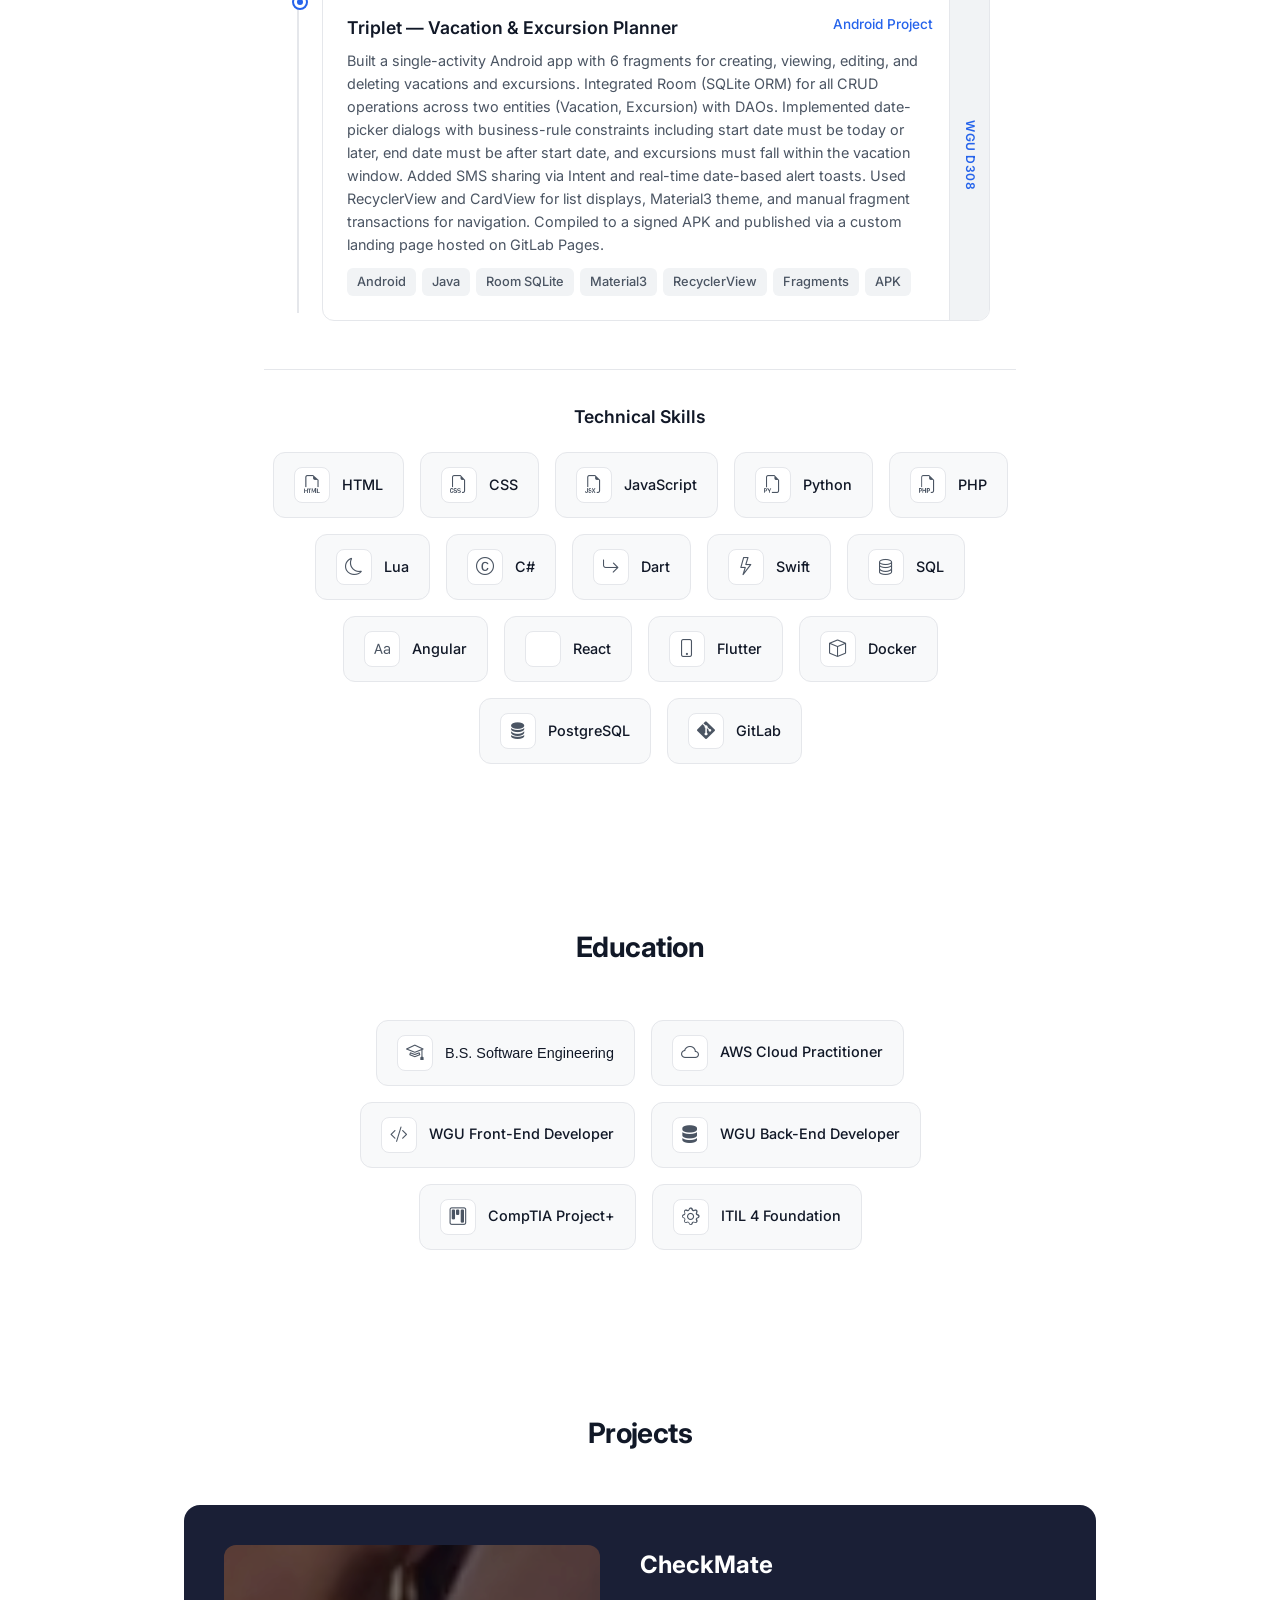
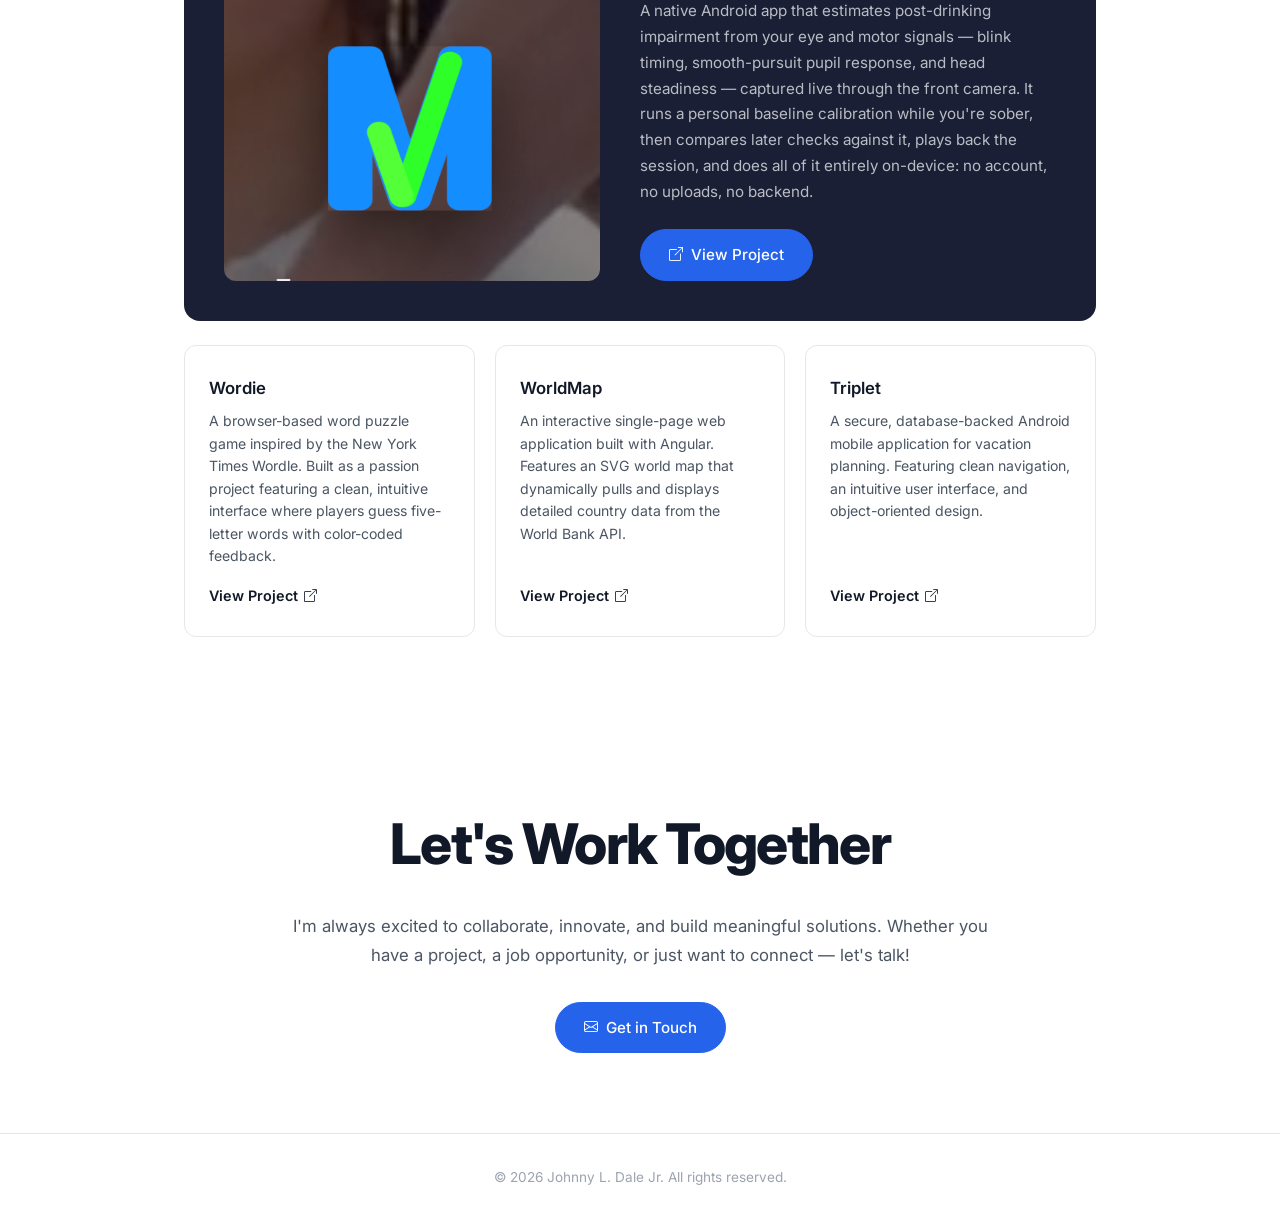
==== commit a5e6800a: "Add degree modal, update about and featured content" ====
--- a/index.html
+++ b/index.html
@@ -62,7 +62,7 @@
                 <div class="about-text fade-in">
                     <p>My name is Johnny Dale. For most of my career, I fixed things you could touch—motors, sensors, control panels, conveyor belts. As an Automation Controls Technician, I learned that every error has a root cause, every system has a pattern, and every fix teaches you something new.</p>
                     <p>But my curiosity didn't stop at hardware. For over ten years, I've been programming on the side—building web apps, automating workflows, and eventually falling in love with the craft enough to go back for a B.S in Software Engineering. I wanted to understand the whole stack, from the server room to the browser tab.</p>
-                    <p>Now I'm a recent grad who's ready to build software for mission-driven organizations. I bring a rare blend: a technician's hands-on pragmatism, an engineer's systematic thinking, and a hacker's lifelong curiosity. I'm confident in my skills, but I'm even more curious about what I'll learn next.</p>
+                    <p>Now I'm a recent grad who's ready to build software for mission-driven organizations. I bring a rare blend: a technician's hands-on pragmatism, an engineer's systematic thinking, and an abundance of curiosity. I'm confident in my skills, but I'm even more curious about what I'll learn next.</p>
                     <p>Outside of code, I'm still a tinkerer at heart. Reach out—I'd love to hear about what you're building and how I can help.</p>
                 </div>
             </div>
@@ -238,12 +238,12 @@
         <div class="container">
             <h2 class="section-title fade-in">Education</h2>
             <div class="credentials-grid fade-in">
-                <a href="https://www.wgu.edu" target="_blank" class="credential-badge">
+                <button class="credential-badge" id="degreeBtn">
                     <div class="credential-icon">
                         <i class="bi bi-mortarboard"></i>
                     </div>
                     <span>B.S. Software Engineering</span>
-                </a>
+                </button>
                 <a href="https://www.credly.com/badges/06bb6407-fd64-48c8-9850-5df5816e5eae/linked_in_profile?trk=public_profile_certification-title" target="_blank" class="credential-badge">
                     <div class="credential-icon">
                         <i class="bi bi-cloud"></i>
@@ -336,6 +336,17 @@
         </div>
     </footer>
 
+    <!-- Degree Modal -->
+    <div class="modal" id="degreeModal">
+        <div class="modal-overlay" id="degreeModalOverlay"></div>
+        <div class="modal-content">
+            <button class="modal-close" id="degreeModalClose" aria-label="Close">&times;</button>
+            <h3>B.S. Software Engineering</h3>
+            <p>Western Governors University, Salt Lake City, UT</p>
+            <img src="assets/degree.jpg" alt="B.S. Software Engineering Degree" class="modal-img">
+        </div>
+    </div>
+
     <script src="js/main.js"></script>
 </body>
 </html>
--- a/css/styles.css
+++ b/css/styles.css
@@ -773,6 +773,89 @@
 
 .nav-toggle.active span:nth-child(3) {
     transform: rotate(-45deg) translate(5px, -5px);
+}
+
+/* ========================================
+   Modal
+   ======================================== */
+.modal {
+    display: none;
+    position: fixed;
+    inset: 0;
+    z-index: 2000;
+    align-items: center;
+    justify-content: center;
+    padding: 24px;
+}
+
+.modal.active {
+    display: flex;
+}
+
+.modal-overlay {
+    position: absolute;
+    inset: 0;
+    background: rgba(0, 0, 0, 0.55);
+    backdrop-filter: blur(4px);
+    -webkit-backdrop-filter: blur(4px);
+}
+
+.modal-content {
+    position: relative;
+    background: var(--bg-primary);
+    border-radius: 16px;
+    padding: 32px;
+    max-width: 700px;
+    width: 100%;
+    max-height: 90vh;
+    overflow-y: auto;
+    text-align: center;
+    box-shadow: 0 20px 60px rgba(0, 0, 0, 0.2);
+    opacity: 0;
+    transform: scale(0.95);
+    transition: opacity 0.3s ease, transform 0.3s ease;
+    z-index: 1;
+}
+
+.modal.active .modal-content {
+    opacity: 1;
+    transform: scale(1);
+}
+
+.modal-close {
+    position: absolute;
+    top: 16px;
+    right: 20px;
+    background: none;
+    border: none;
+    font-size: 2rem;
+    line-height: 1;
+    color: var(--text-secondary);
+    cursor: pointer;
+    transition: var(--transition);
+}
+
+.modal-close:hover {
+    color: var(--text-primary);
+}
+
+.modal-content h3 {
+    font-size: 1.4rem;
+    font-weight: 700;
+    margin-bottom: 4px;
+}
+
+.modal-content p {
+    color: var(--text-secondary);
+    font-size: 0.9rem;
+    margin-bottom: 20px;
+}
+
+.modal-img {
+    width: 100%;
+    height: auto;
+    border-radius: 8px;
+    border: 1px solid var(--border);
 }
 
 /* ========================================
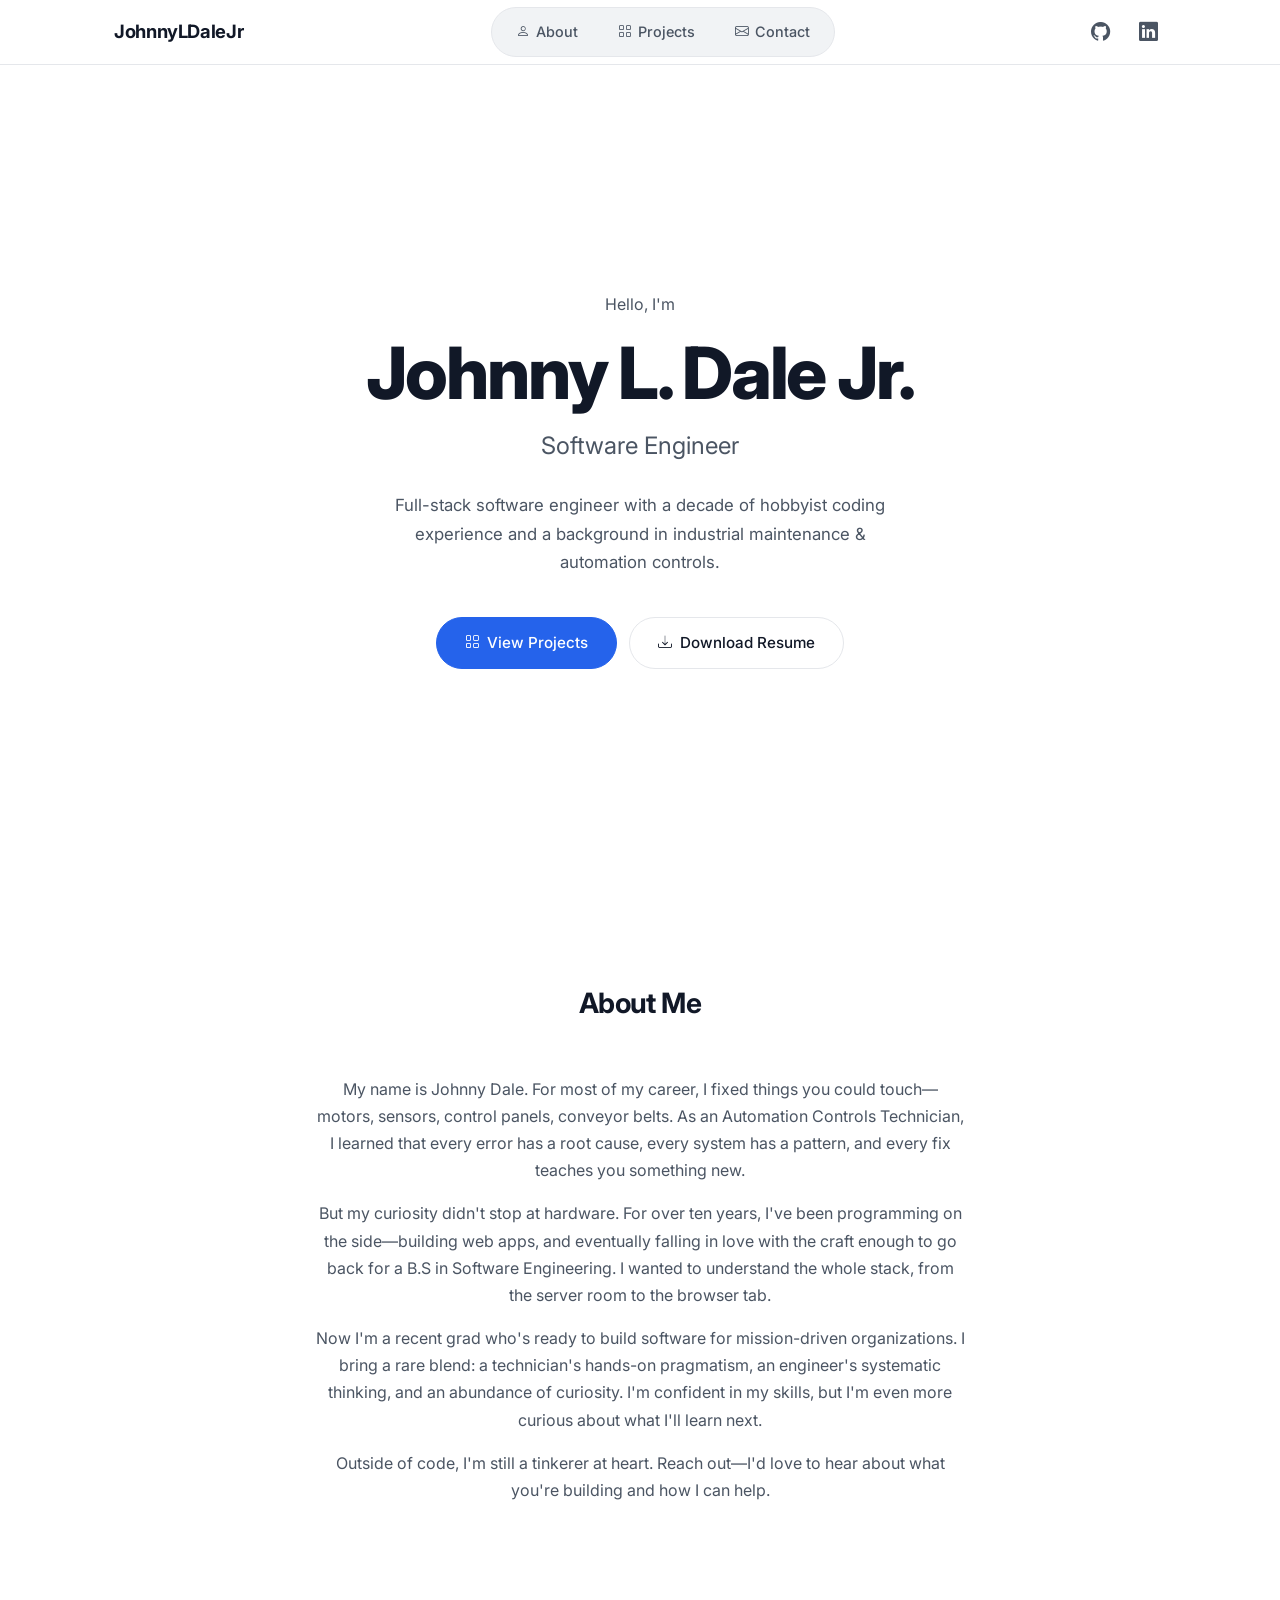
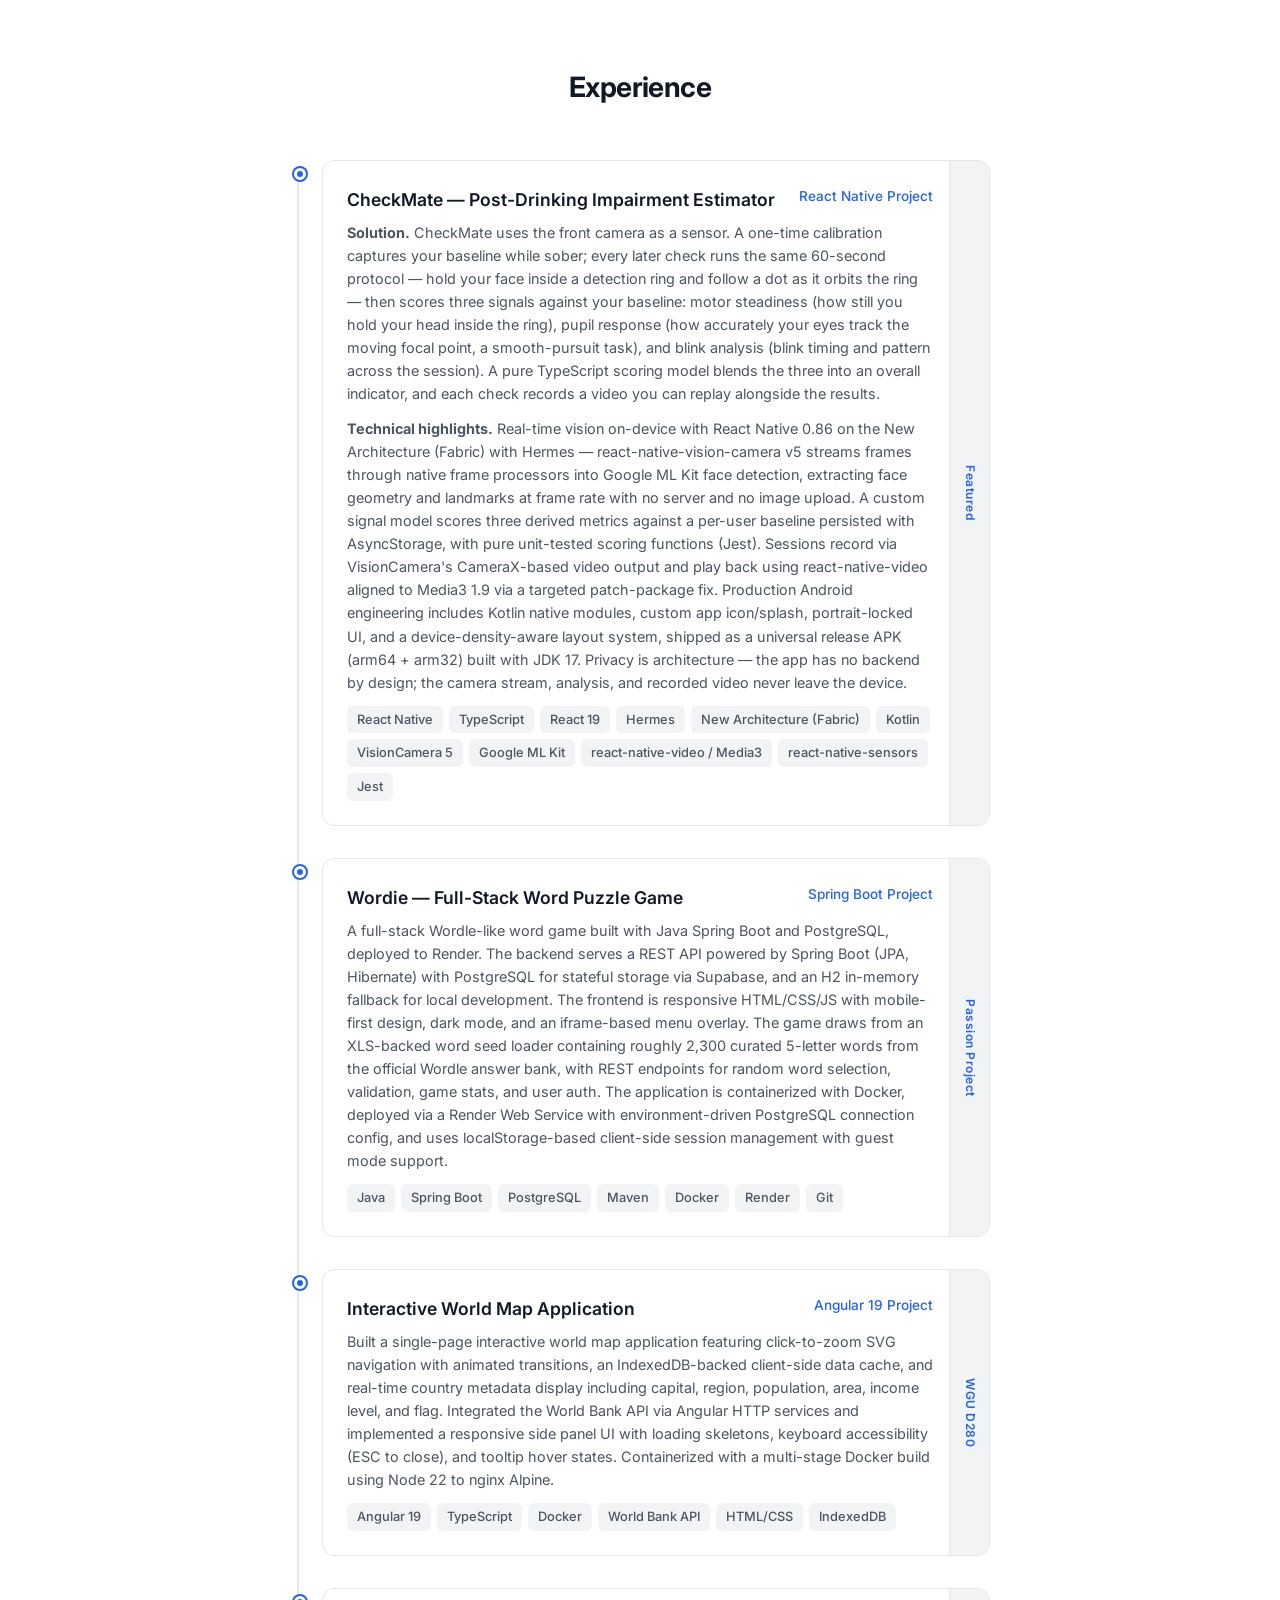
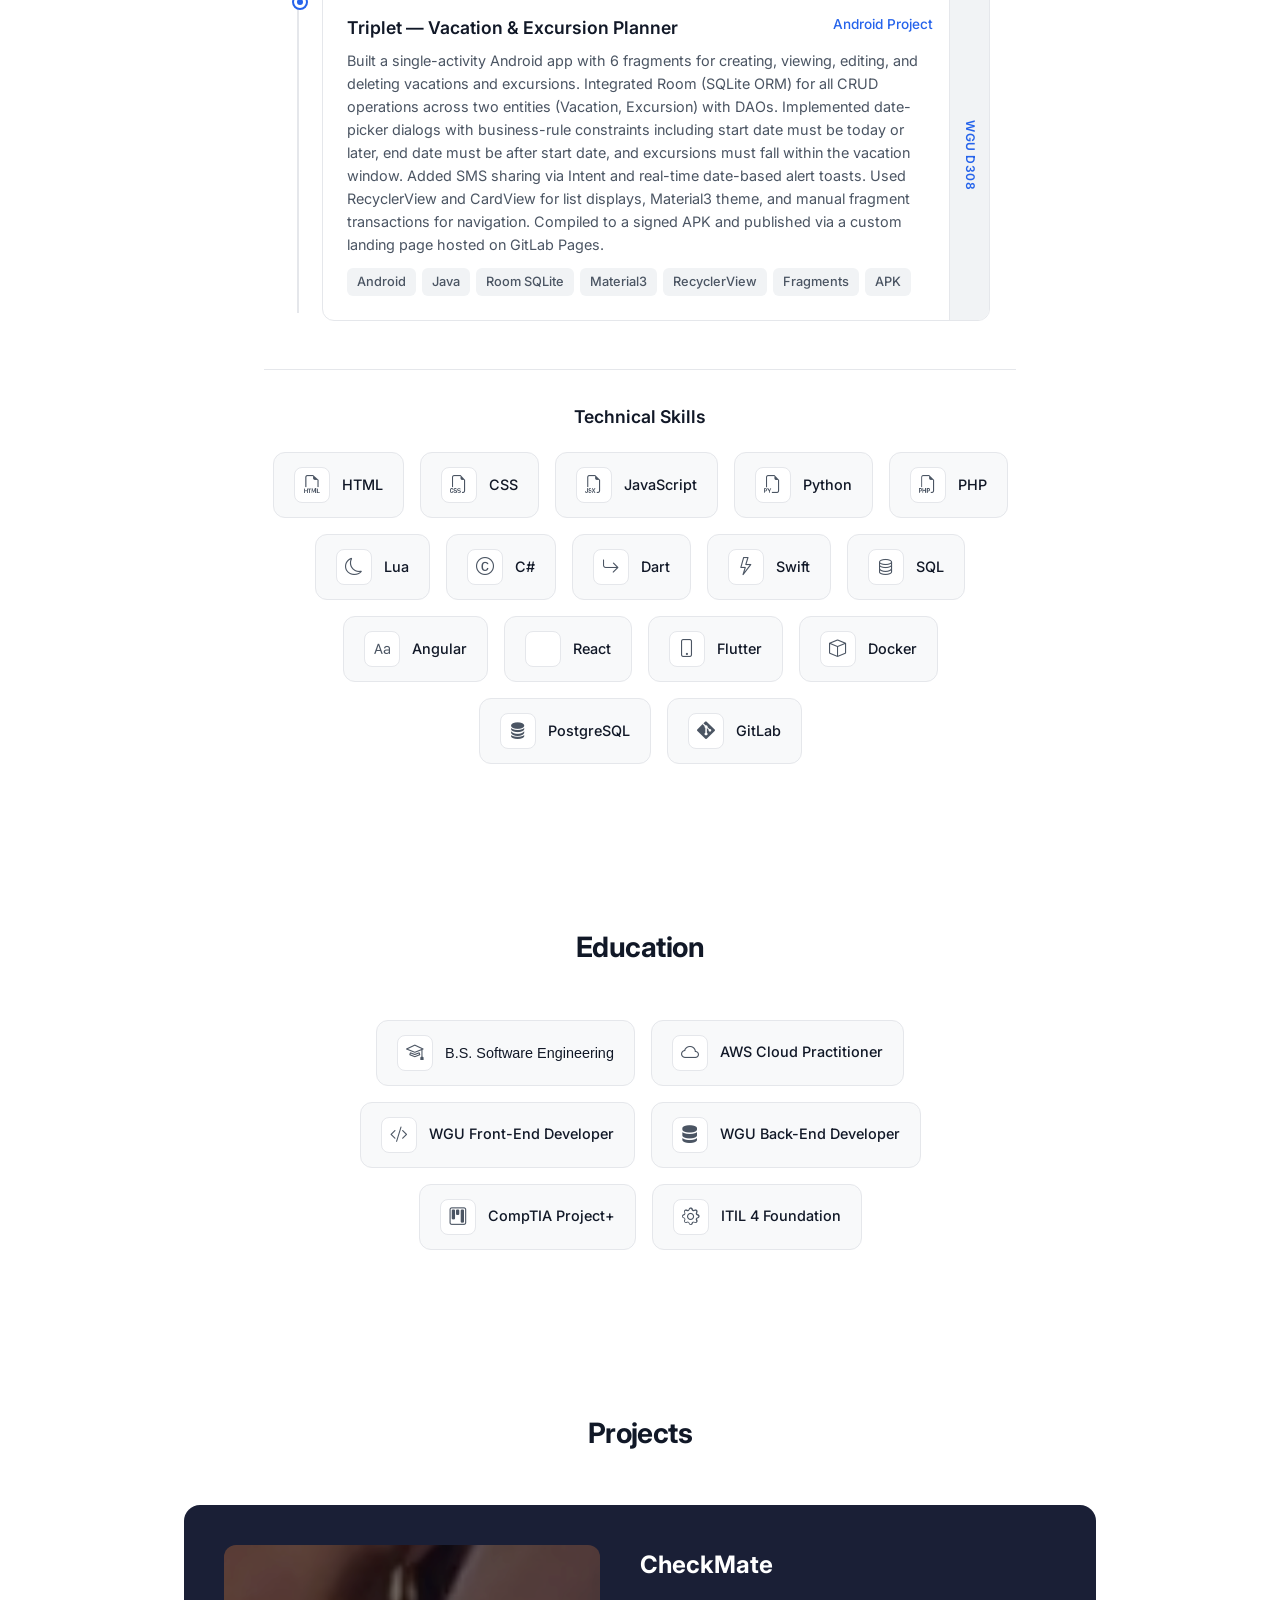
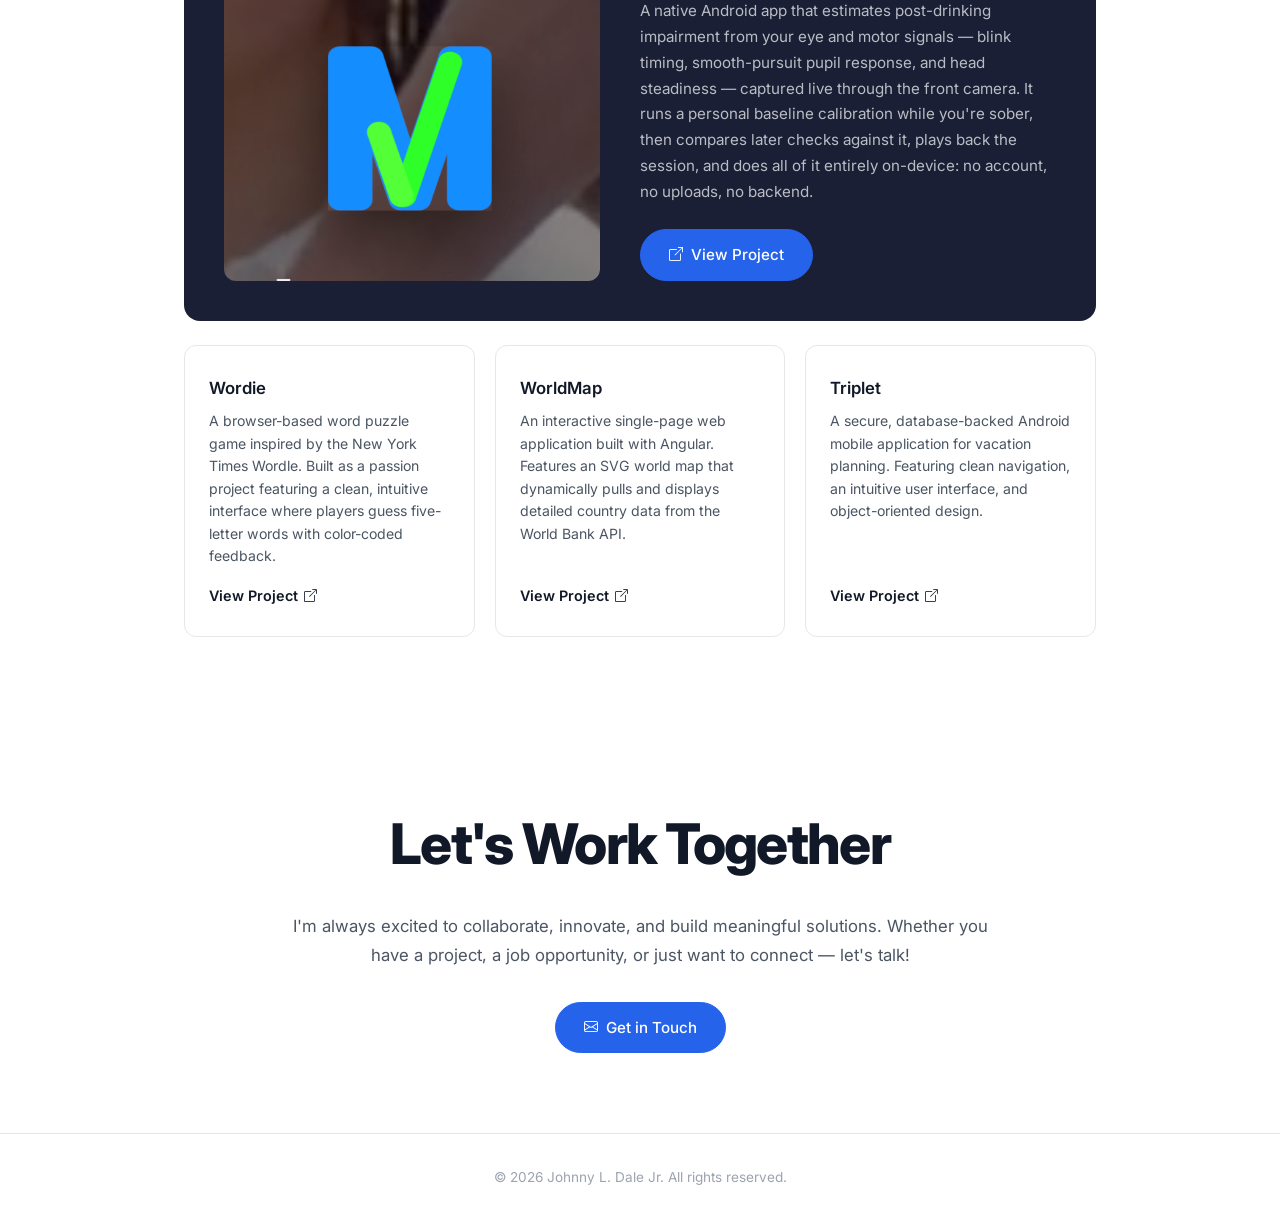
==== commit b18a5536: "Update about text and resume download link" ====
--- a/index.html
+++ b/index.html
@@ -49,7 +49,7 @@
             <p class="hero-description">Full-stack software engineer with a decade of hobbyist coding experience and a background in industrial maintenance & automation controls.</p>
             <div class="hero-buttons">
                 <a href="#projects" class="btn btn-primary"><i class="bi bi-grid"></i> View Projects</a>
-                <a href="assets/Johnny Dale Resume.pdf" class="btn btn-outline" download><i class="bi bi-download"></i> Download Resume</a>
+                <a href="assets/JohnnySoftware.pdf" class="btn btn-outline" download><i class="bi bi-download"></i> Download Resume</a>
             </div>
         </div>
     </section>
@@ -61,7 +61,7 @@
             <div class="about-content">
                 <div class="about-text fade-in">
                     <p>My name is Johnny Dale. For most of my career, I fixed things you could touch—motors, sensors, control panels, conveyor belts. As an Automation Controls Technician, I learned that every error has a root cause, every system has a pattern, and every fix teaches you something new.</p>
-                    <p>But my curiosity didn't stop at hardware. For over ten years, I've been programming on the side—building web apps, automating workflows, and eventually falling in love with the craft enough to go back for a B.S in Software Engineering. I wanted to understand the whole stack, from the server room to the browser tab.</p>
+                    <p>But my curiosity didn't stop at hardware. For over ten years, I've been programming on the side—building web apps, and eventually falling in love with the craft enough to go back for a B.S in Software Engineering. I wanted to understand the whole stack, from the server room to the browser tab.</p>
                     <p>Now I'm a recent grad who's ready to build software for mission-driven organizations. I bring a rare blend: a technician's hands-on pragmatism, an engineer's systematic thinking, and an abundance of curiosity. I'm confident in my skills, but I'm even more curious about what I'll learn next.</p>
                     <p>Outside of code, I'm still a tinkerer at heart. Reach out—I'd love to hear about what you're building and how I can help.</p>
                 </div>
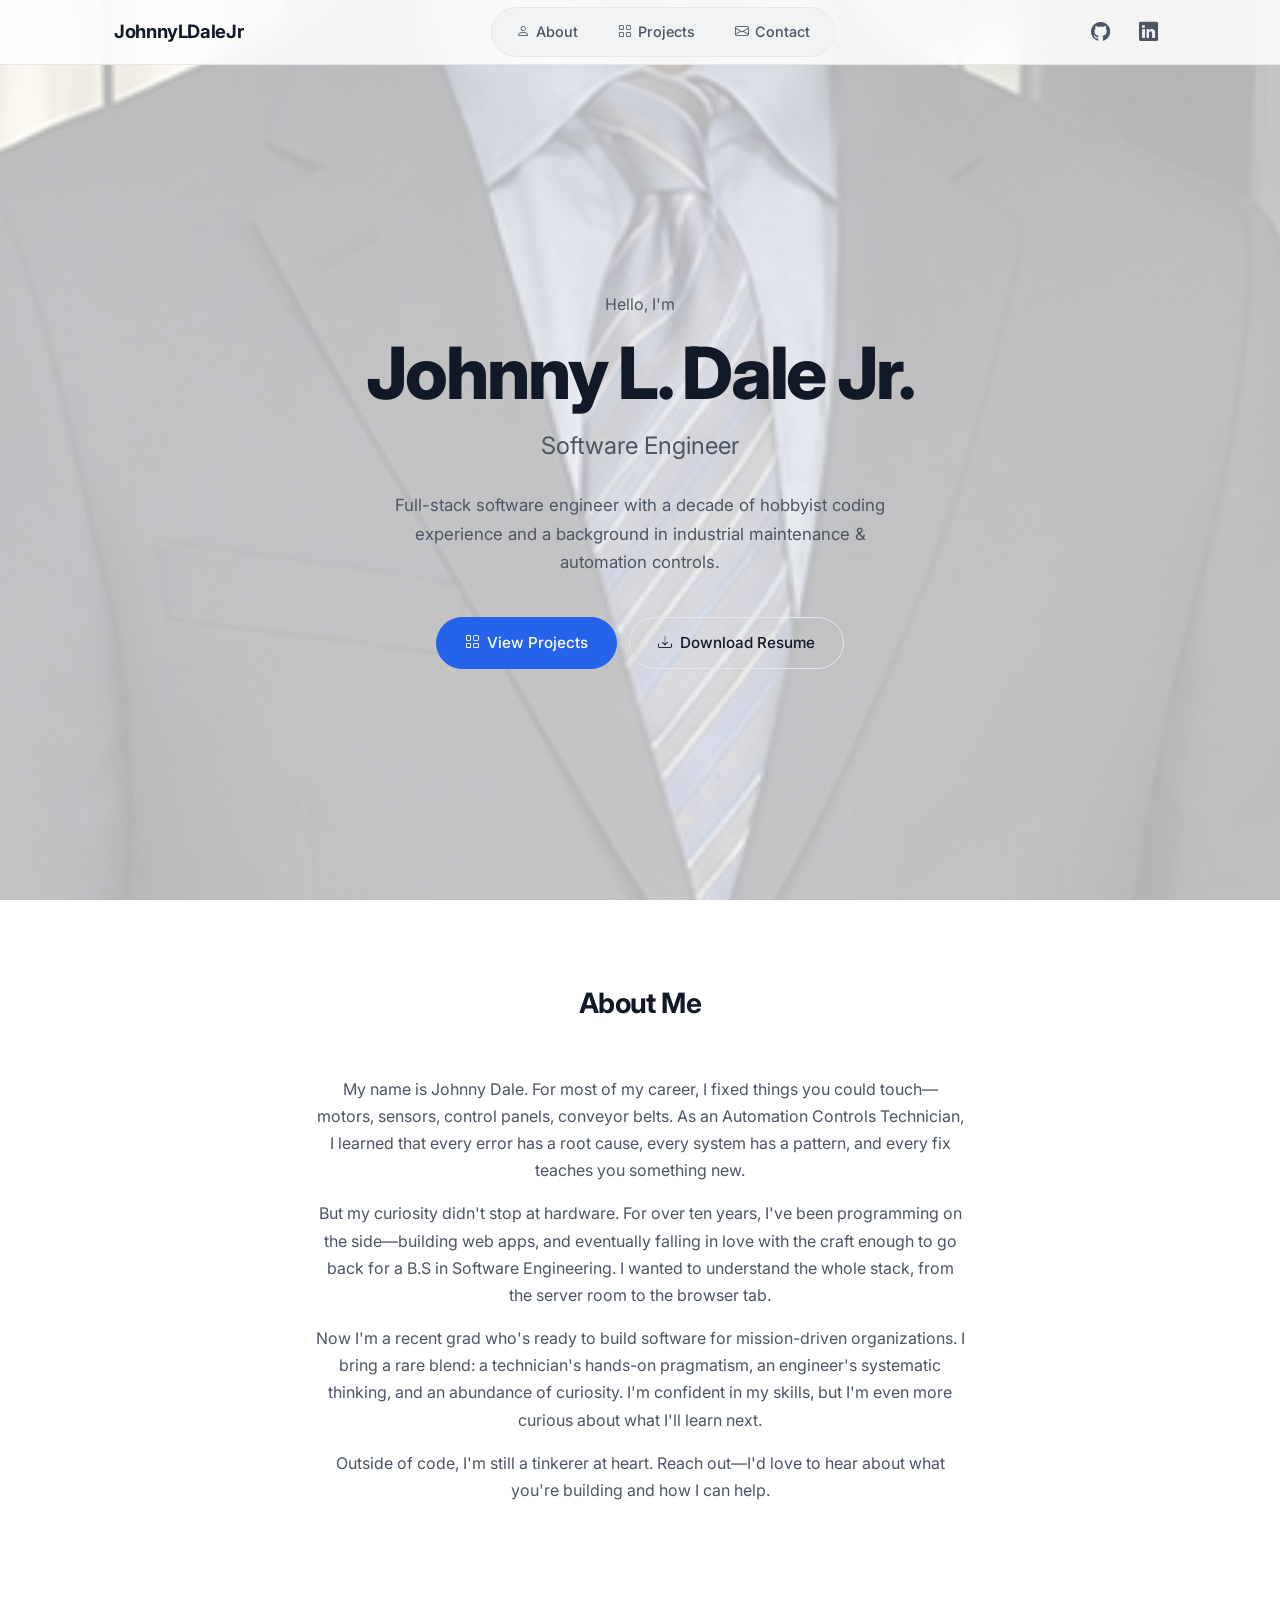
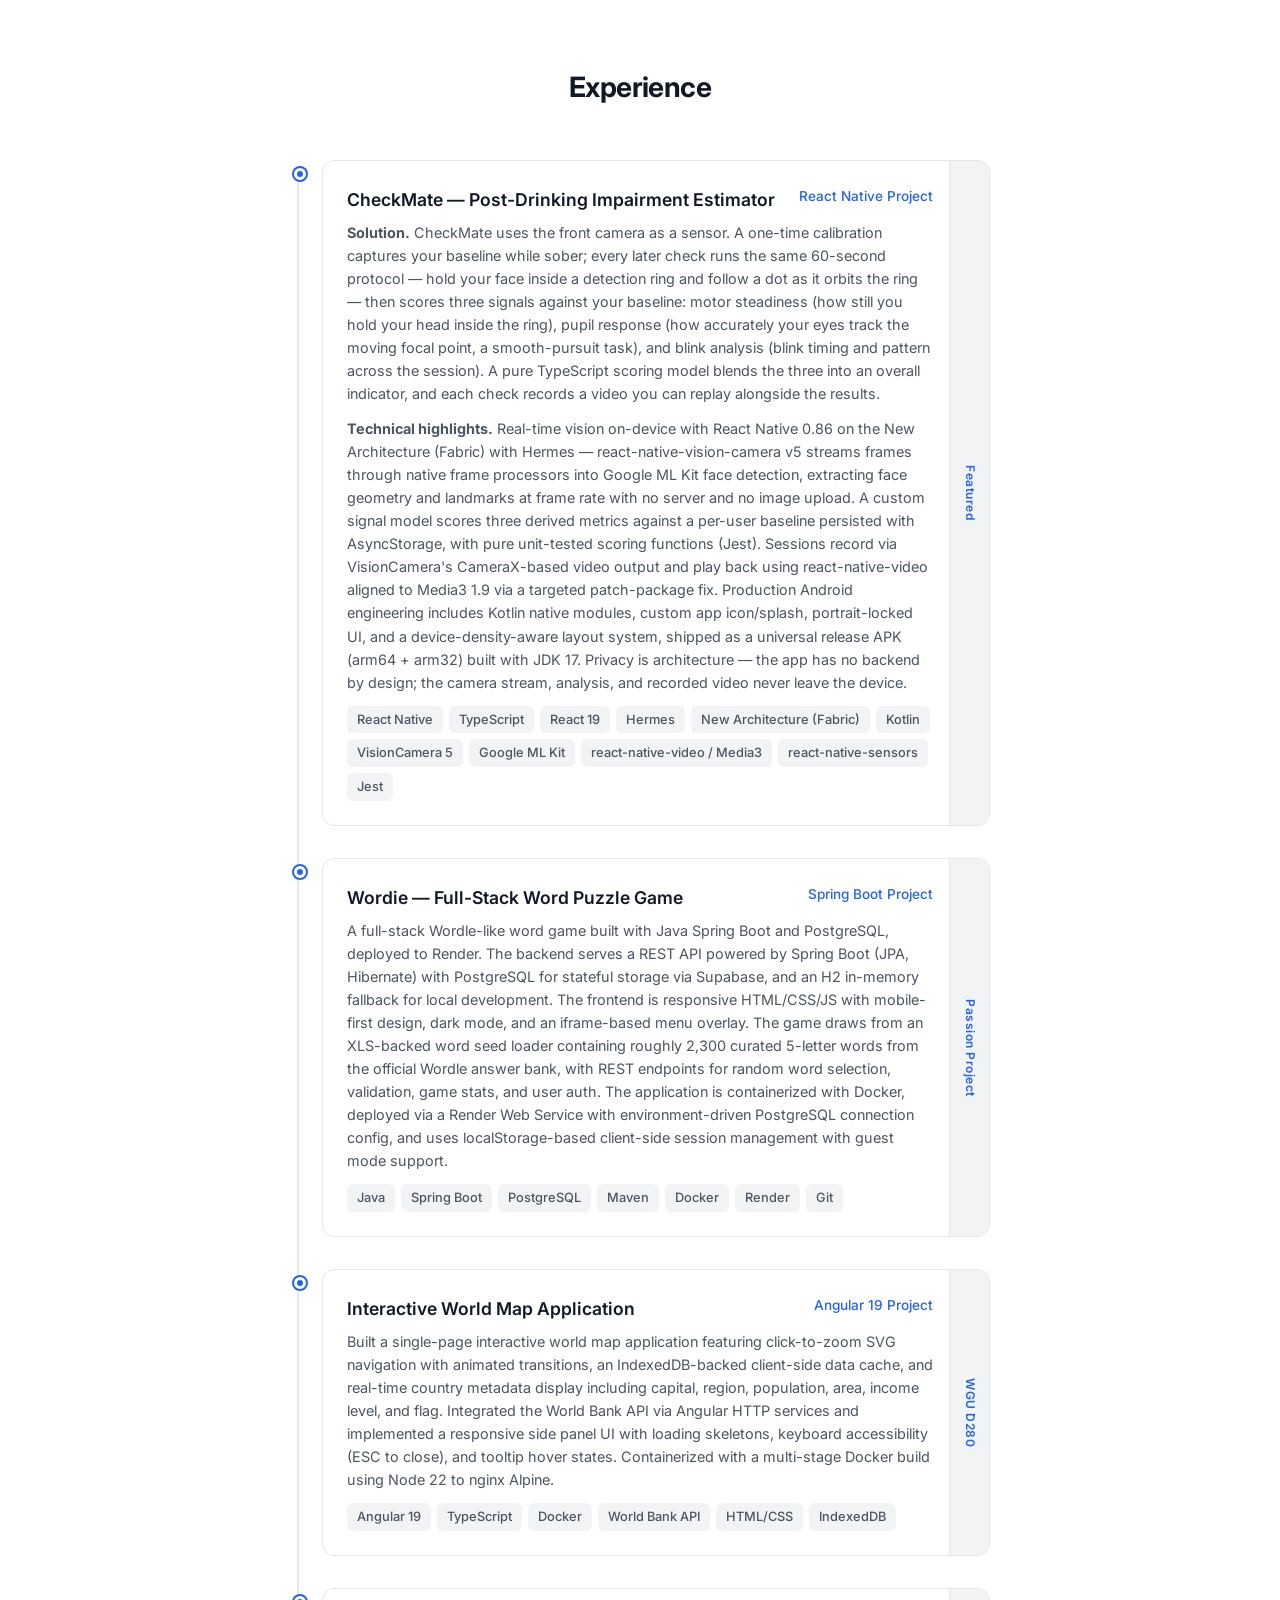
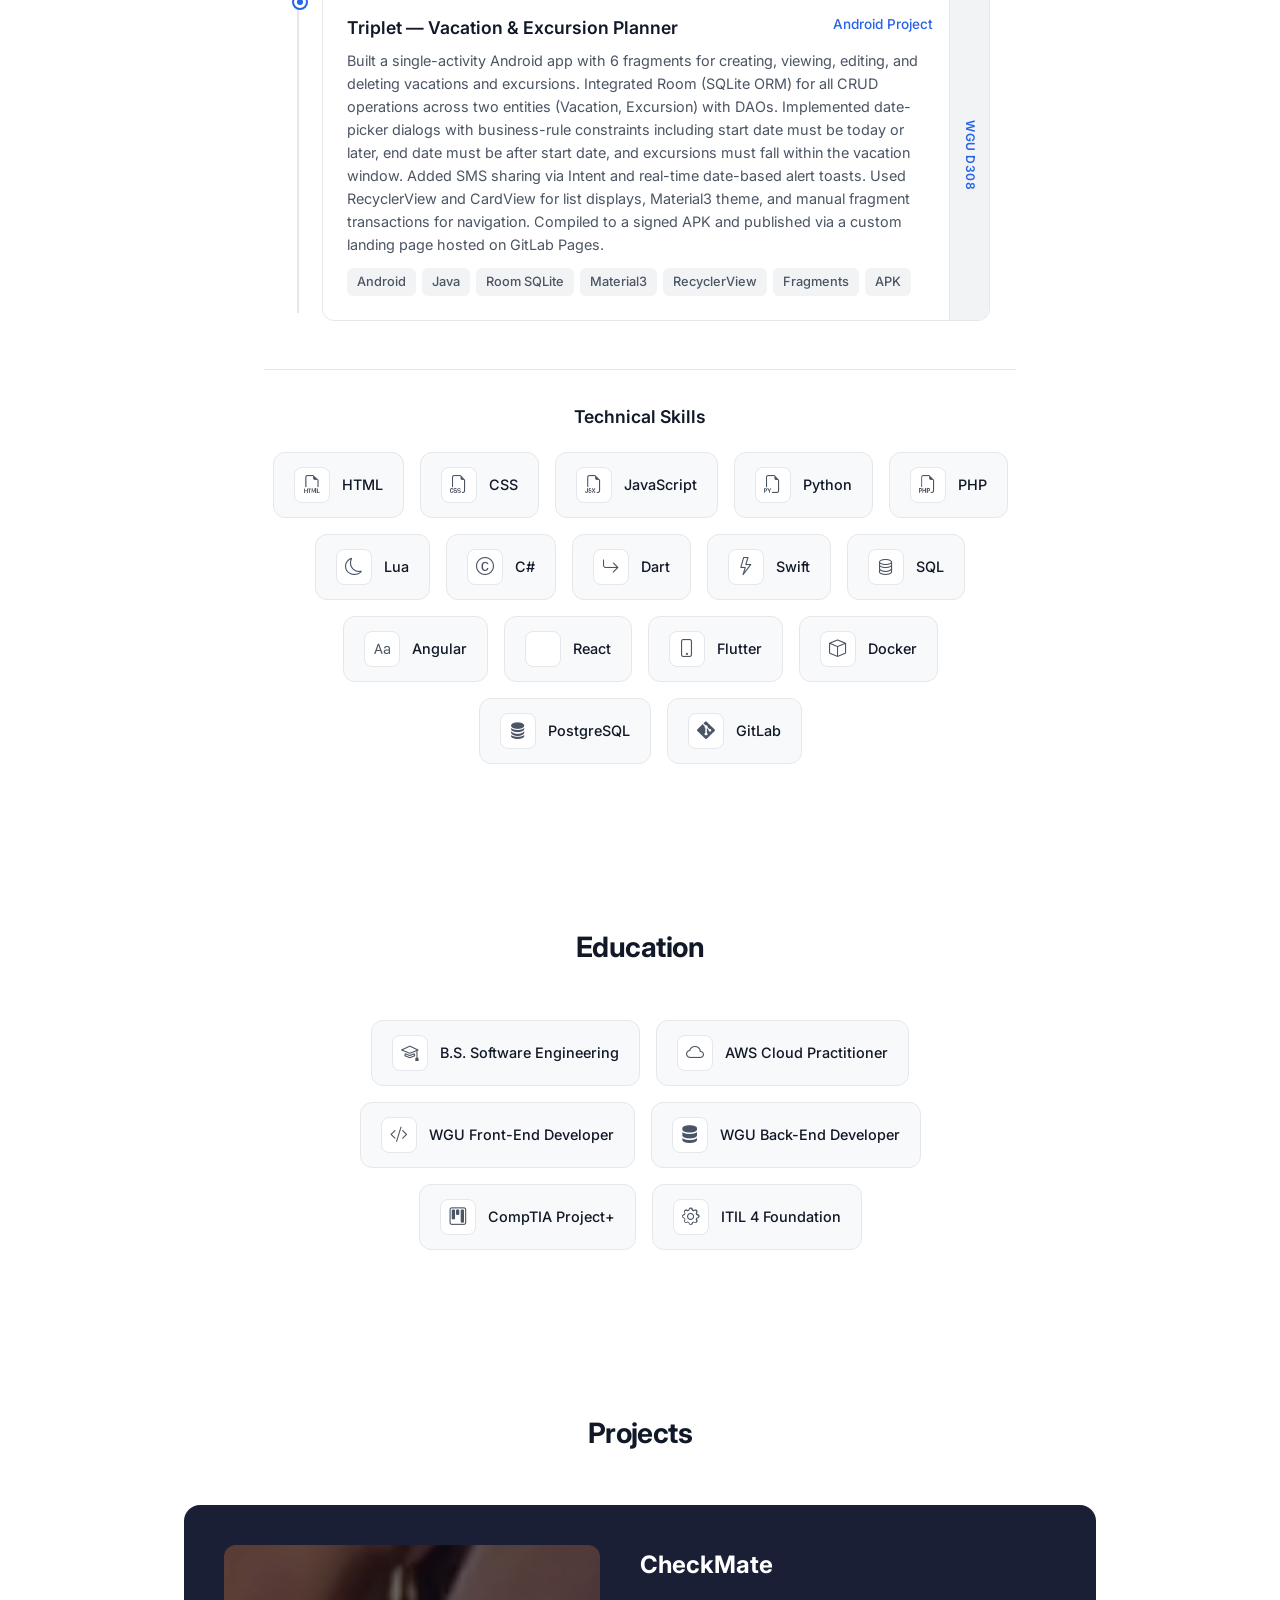
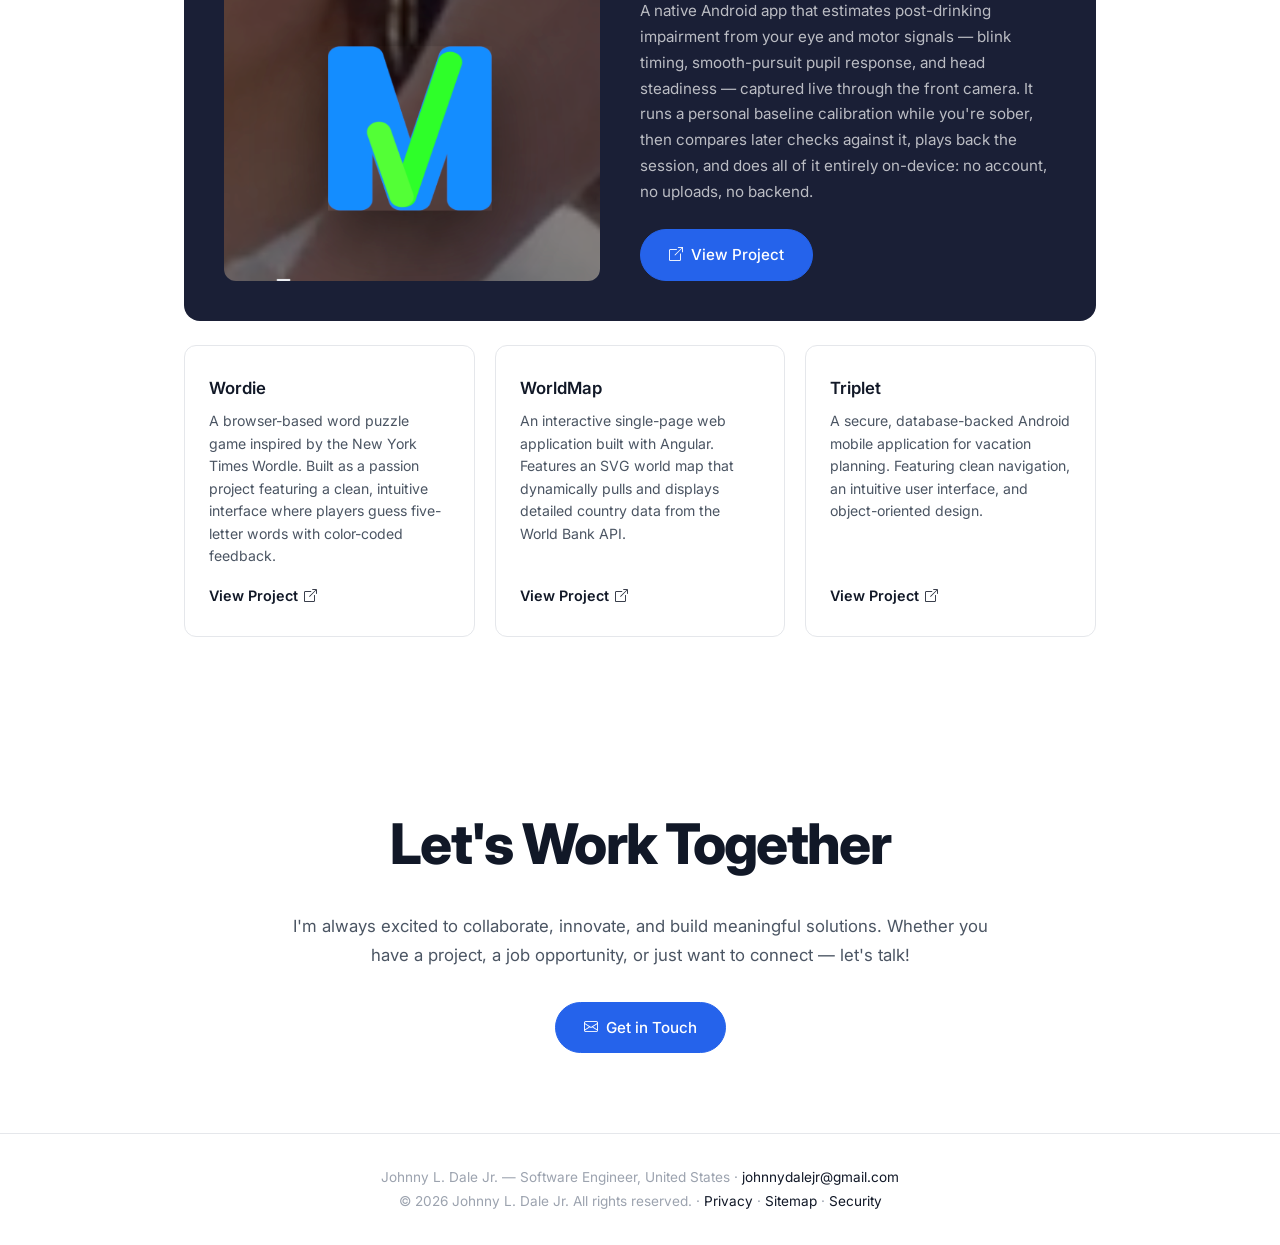
==== commit 5106fc7a: "Add credential modals, SEO and trust signals" ====
--- a/index.html
+++ b/index.html
@@ -3,14 +3,50 @@
 <head>
     <meta charset="UTF-8">
     <meta name="viewport" content="width=device-width, initial-scale=1.0">
-    <meta name="description" content="Johnny L. Dale Jr. - Software Engineer Portfolio">
-    <title>Johnny L. Dale Jr. | Portfolio</title>
-    <link rel="icon" type="image/x-icon" href="assets/favicon.ico">
+    <meta name="description" content="Johnny L. Dale Jr. — Software Engineer specializing in React Native, Spring Boot, Angular & Android. B.S. Software Engineering, AWS Certified. View projects & contact.">
+    <meta name="author" content="Johnny L. Dale Jr.">
+    <meta name="robots" content="index, follow">
+    <meta name="referrer" content="strict-origin-when-cross-origin">
+    <meta name="theme-color" content="#2563eb">
+    <link rel="canonical" href="https://www.johnnyldalejr.online/">
+    <title>Johnny L. Dale Jr. | Software Engineer — React Native, Spring Boot, Angular</title>
+    <meta property="og:type" content="website">
+    <meta property="og:site_name" content="Johnny L. Dale Jr. Portfolio">
+    <meta property="og:title" content="Johnny L. Dale Jr. | Software Engineer">
+    <meta property="og:description" content="Full-stack software engineer with a decade of coding experience. React Native, Spring Boot, Angular, Android. B.S. Software Engineering, AWS Certified.">
+    <meta property="og:url" content="https://www.johnnyldalejr.online/">
+    <meta property="og:image" content="https://www.johnnyldalejr.online/assets/profile.jpg">
+    <meta property="og:image:alt" content="Johnny L. Dale Jr. — Software Engineer">
+    <meta name="twitter:card" content="summary_large_image">
+    <meta name="twitter:title" content="Johnny L. Dale Jr. | Software Engineer">
+    <meta name="twitter:description" content="Full-stack software engineer — React Native, Spring Boot, Angular, Android. View projects and credentials.">
+    <meta name="twitter:image" content="https://www.johnnyldalejr.online/assets/profile.jpg">
+    <link rel="icon" type="image/svg+xml" href="assets/favicon.svg">
+    <link rel="apple-touch-icon" href="assets/profile.jpg">
     <link rel="preconnect" href="https://fonts.googleapis.com">
     <link rel="preconnect" href="https://fonts.gstatic.com" crossorigin>
     <link href="https://fonts.googleapis.com/css2?family=Inter:wght@400;500;600;700;800&display=swap" rel="stylesheet">
     <link rel="stylesheet" href="https://cdn.jsdelivr.net/npm/bootstrap-icons@1.11.3/font/bootstrap-icons.min.css">
     <link rel="stylesheet" href="css/styles.css">
+    <script type="application/ld+json">
+    {
+        "@context": "https://schema.org",
+        "@type": "Person",
+        "name": "Johnny L. Dale Jr.",
+        "jobTitle": "Software Engineer",
+        "url": "https://www.johnnyldalejr.online/",
+        "image": "https://www.johnnyldalejr.online/assets/profile.jpg",
+        "alumniOf": {
+            "@type": "CollegeOrUniversity",
+            "name": "Western Governors University"
+        },
+        "sameAs": [
+            "https://github.com/midas78",
+            "https://www.linkedin.com/in/johnny-l-d-17a643306"
+        ],
+        "knowsAbout": ["React Native", "TypeScript", "Java Spring Boot", "Angular", "Android", "PostgreSQL", "Docker", "AWS"]
+    }
+    </script>
 </head>
 <body>
     <!-- Navigation -->
@@ -28,16 +64,17 @@
                 <li><a href="#contact" class="nav-link"><i class="bi bi-envelope"></i> Contact</a></li>
             </ul>
             <div class="nav-social">
-                <a href="https://github.com/midas78" target="_blank" aria-label="GitHub"><i class="bi bi-github"></i></a>
-                <a href="https://www.linkedin.com/in/johnny-l-d-17a643306" target="_blank" aria-label="LinkedIn"><i class="bi bi-linkedin"></i></a>
+                <a href="https://github.com/midas78" target="_blank" rel="noopener" aria-label="GitHub"><i class="bi bi-github"></i></a>
+                <a href="https://www.linkedin.com/in/johnny-l-d-17a643306" target="_blank" rel="noopener" aria-label="LinkedIn"><i class="bi bi-linkedin"></i></a>
             </div>
         </div>
     </nav>
 
+    <main>
     <!-- Hero Section -->
     <section class="hero" id="hero">
         <div class="hero-bg">
-            <video class="hero-video" autoplay muted loop playsinline>
+            <video class="hero-video" autoplay muted loop playsinline preload="metadata" poster="assets/profile.jpg" aria-hidden="true">
                 <source src="assets/hero-bg.mp4" type="video/mp4">
             </video>
             <div class="hero-overlay"></div>
@@ -238,42 +275,42 @@
         <div class="container">
             <h2 class="section-title fade-in">Education</h2>
             <div class="credentials-grid fade-in">
-                <button class="credential-badge" id="degreeBtn">
+                <button type="button" class="credential-badge" id="degreeBtn">
                     <div class="credential-icon">
                         <i class="bi bi-mortarboard"></i>
                     </div>
                     <span>B.S. Software Engineering</span>
                 </button>
-                <a href="https://www.credly.com/badges/06bb6407-fd64-48c8-9850-5df5816e5eae/linked_in_profile?trk=public_profile_certification-title" target="_blank" class="credential-badge">
+                <button type="button" class="credential-badge credential-btn" data-title="AWS Cloud Practitioner" data-subtitle="Amazon Web Services" data-image="assets/badge-aws.png" data-url="https://www.credly.com/badges/06bb6407-fd64-48c8-9850-5df5816e5eae/linked_in_profile?trk=public_profile_certification-title">
                     <div class="credential-icon">
                         <i class="bi bi-cloud"></i>
                     </div>
                     <span>AWS Cloud Practitioner</span>
-                </a>
-                <a href="https://badges.parchment.com/public/assertions/aA8nyWZQQrSH1kFUPos5Cw?utm_source=url_copy&identity__email=midas78%40wgu.edu" target="_blank" class="credential-badge">
+                </button>
+                <button type="button" class="credential-badge credential-btn" data-title="WGU Front-End Developer" data-subtitle="Western Governors University" data-image="assets/badge-frontend.png" data-url="https://badges.parchment.com/public/assertions/aA8nyWZQQrSH1kFUPos5Cw?utm_source=url_copy&identity__email=midas78%40wgu.edu">
                     <div class="credential-icon">
                         <i class="bi bi-code-slash"></i>
                     </div>
                     <span>WGU Front-End Developer</span>
-                </a>
-                <a href="https://badges.parchment.com/public/assertions/Isyt6uPbTE63VACe40wNig?utm_source=url_copy&identity__email=midas78%40wgu.edu" target="_blank" class="credential-badge">
+                </button>
+                <button type="button" class="credential-badge credential-btn" data-title="WGU Back-End Developer" data-subtitle="Western Governors University" data-image="assets/badge-backend.png" data-url="https://badges.parchment.com/public/assertions/Isyt6uPbTE63VACe40wNig?utm_source=url_copy&identity__email=midas78%40wgu.edu">
                     <div class="credential-icon">
                         <i class="bi bi-server"></i>
                     </div>
                     <span>WGU Back-End Developer</span>
-                </a>
-                <a href="https://www.credly.com/badges/a84fb520-6077-4ca1-ad1e-27195f96d072/public_url" target="_blank" class="credential-badge">
+                </button>
+                <button type="button" class="credential-badge credential-btn" data-title="CompTIA Project+" data-subtitle="CompTIA" data-image="assets/badge-projectplus.png" data-url="https://www.credly.com/badges/a84fb520-6077-4ca1-ad1e-27195f96d072/public_url">
                     <div class="credential-icon">
                         <i class="bi bi-kanban"></i>
                     </div>
                     <span>CompTIA Project+</span>
-                </a>
-                <a href="https://badges.peoplecert.org/Badge/en/3/A734FF4E-6E27-4793-B2C8-B9C10D6BD1B2" target="_blank" class="credential-badge">
+                </button>
+                <button type="button" class="credential-badge credential-btn" data-title="ITIL 4 Foundation" data-subtitle="PeopleCert" data-image="assets/badge-itil.png" data-url="https://badges.peoplecert.org/Badge/en/3/A734FF4E-6E27-4793-B2C8-B9C10D6BD1B2">
                     <div class="credential-icon">
                         <i class="bi bi-gear"></i>
                     </div>
                     <span>ITIL 4 Foundation</span>
-                </a>
+                </button>
             </div>
         </div>
     </section>
@@ -286,13 +323,13 @@
             <!-- Featured Project -->
             <div class="featured-project fade-in">
                 <div class="featured-project-visual">
-                    <img src="assets/CheckMate.png" alt="CheckMate App Screenshot" class="featured-project-img">
+                    <img src="assets/CheckMate.png" alt="CheckMate Android app — post-drinking impairment estimator with on-device eye tracking" class="featured-project-img" loading="lazy" decoding="async">
                 </div>
                 <div class="featured-project-content">
                     <h3>CheckMate</h3>
                     <p>A native Android app that estimates post-drinking impairment from your eye and motor signals — blink timing, smooth-pursuit pupil response, and head steadiness — captured live through the front camera. It runs a personal baseline calibration while you're sober, then compares later checks against it, plays back the session, and does all of it entirely on-device: no account, no uploads, no backend.</p>
                     <div class="featured-project-links">
-                        <a href="https://midas78.github.io/checkmate-site/" target="_blank" class="btn btn-primary"><i class="bi bi-box-arrow-up-right"></i> View Project</a>
+                        <a href="https://midas78.github.io/checkmate-site/" target="_blank" rel="noopener" class="btn btn-primary"><i class="bi bi-box-arrow-up-right"></i> View Project</a>
                     </div>
                 </div>
             </div>
@@ -302,17 +339,17 @@
                 <div class="project-card-simple fade-in">
                     <h3>Wordie</h3>
                     <p>A browser-based word puzzle game inspired by the New York Times Wordle. Built as a passion project featuring a clean, intuitive interface where players guess five-letter words with color-coded feedback.</p>
-                    <a href="https://wordie-fhnz.onrender.com/index.html" target="_blank" class="project-link-simple">View Project <i class="bi bi-box-arrow-up-right"></i></a>
+                    <a href="https://wordie-fhnz.onrender.com/index.html" target="_blank" rel="noopener" class="project-link-simple">View Project <i class="bi bi-box-arrow-up-right"></i></a>
                 </div>
                 <div class="project-card-simple fade-in">
                     <h3>WorldMap</h3>
                     <p>An interactive single-page web application built with Angular. Features an SVG world map that dynamically pulls and displays detailed country data from the World Bank API.</p>
-                    <a href="https://worldmap-jnc0.onrender.com" target="_blank" class="project-link-simple">View Project <i class="bi bi-box-arrow-up-right"></i></a>
+                    <a href="https://worldmap-jnc0.onrender.com" target="_blank" rel="noopener" class="project-link-simple">View Project <i class="bi bi-box-arrow-up-right"></i></a>
                 </div>
                 <div class="project-card-simple fade-in">
                     <h3>Triplet</h3>
                     <p>A secure, database-backed Android mobile application for vacation planning. Featuring clean navigation, an intuitive user interface, and object-oriented design.</p>
-                    <a href="https://triplet-54ffab.gitlab.io" target="_blank" class="project-link-simple">View Project <i class="bi bi-box-arrow-up-right"></i></a>
+                    <a href="https://triplet-54ffab.gitlab.io" target="_blank" rel="noopener" class="project-link-simple">View Project <i class="bi bi-box-arrow-up-right"></i></a>
                 </div>
             </div>
         </div>
@@ -329,10 +366,13 @@
         </div>
     </section>
 
+    </main>
+
     <!-- Footer -->
     <footer class="footer">
         <div class="container">
-            <p>&copy; 2026 Johnny L. Dale Jr. All rights reserved.</p>
+            <p>Johnny L. Dale Jr. &mdash; Software Engineer, United States &middot; <a href="mailto:johnnydalejr@gmail.com">johnnydalejr@gmail.com</a></p>
+            <p>&copy; 2026 Johnny L. Dale Jr. All rights reserved. &middot; <a href="/privacy.html">Privacy</a> &middot; <a href="/sitemap.xml">Sitemap</a> &middot; <a href="/.well-known/security.txt">Security</a></p>
         </div>
     </footer>
 
@@ -343,7 +383,19 @@
             <button class="modal-close" id="degreeModalClose" aria-label="Close">&times;</button>
             <h3>B.S. Software Engineering</h3>
             <p>Western Governors University, Salt Lake City, UT</p>
-            <img src="assets/degree.jpg" alt="B.S. Software Engineering Degree" class="modal-img">
+            <img src="assets/degree.jpg" alt="B.S. Software Engineering Degree — Western Governors University" class="modal-img" loading="lazy" decoding="async">
+        </div>
+    </div>
+
+    <!-- Credential Modal -->
+    <div class="modal" id="credentialModal">
+        <div class="modal-overlay" id="credentialModalOverlay"></div>
+        <div class="modal-content">
+            <button class="modal-close" id="credentialModalClose" aria-label="Close">&times;</button>
+            <h3 id="credentialModalTitle">Credential</h3>
+            <p id="credentialModalSubtitle"></p>
+            <img id="credentialModalImage" src="" alt="Credential badge" class="modal-img credential-modal-img">
+            <a id="credentialModalLink" href="#" target="_blank" rel="noopener" class="btn btn-primary modal-open-link"><i class="bi bi-patch-check"></i> Verify Credential</a>
         </div>
     </div>
 
--- a/css/styles.css
+++ b/css/styles.css
@@ -542,6 +542,11 @@
 .credential-badge:hover .credential-icon {
     color: var(--accent);
     border-color: var(--accent);
+}
+
+button.credential-badge {
+    font-family: var(--font-family);
+    cursor: pointer;
 }
 
 @media (max-width: 600px) {
@@ -856,6 +861,25 @@
     height: auto;
     border-radius: 8px;
     border: 1px solid var(--border);
+}
+
+.modal-iframe {
+    width: 100%;
+    height: 60vh;
+    min-height: 400px;
+    border: 1px solid var(--border);
+    border-radius: 8px;
+    background: #ffffff;
+}
+
+.credential-modal-img {
+    max-width: 320px;
+    margin: 0 auto;
+    display: block;
+}
+
+.modal-open-link {
+    margin-top: 20px;
 }
 
 /* ========================================
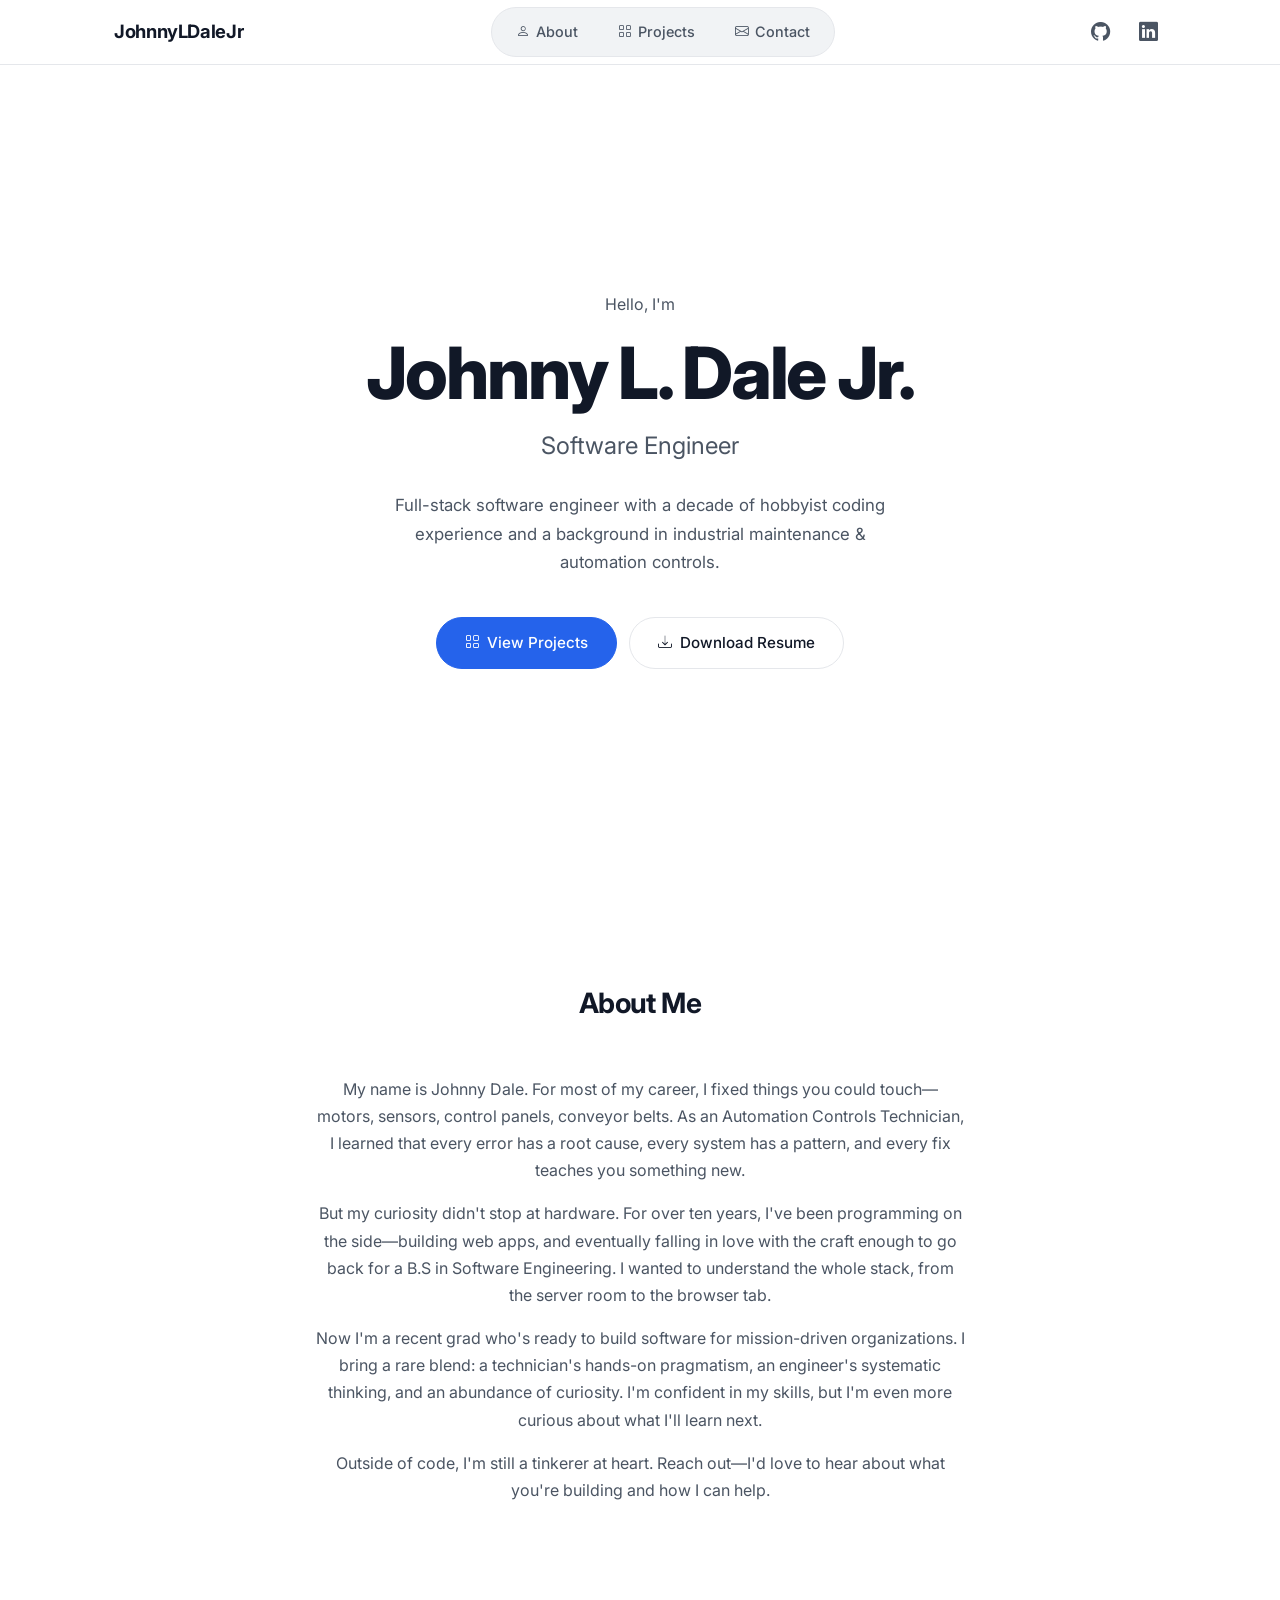
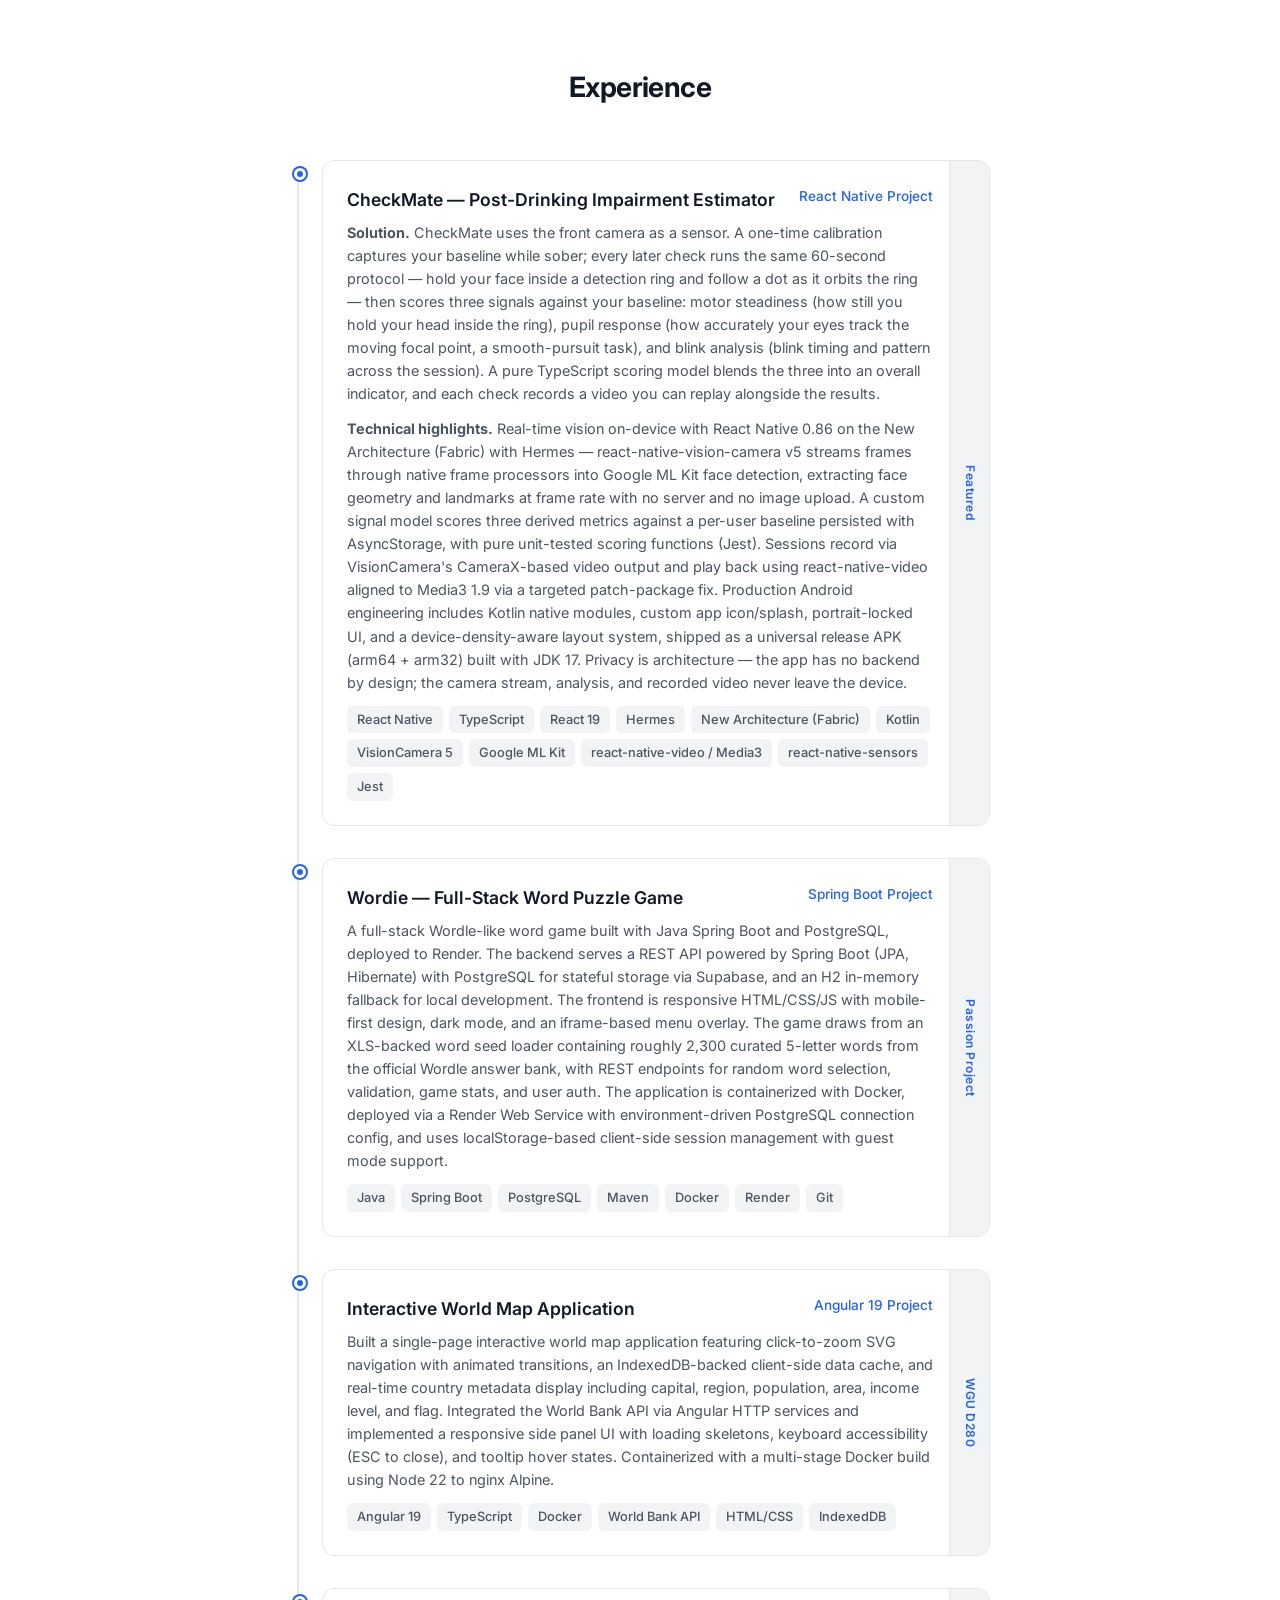
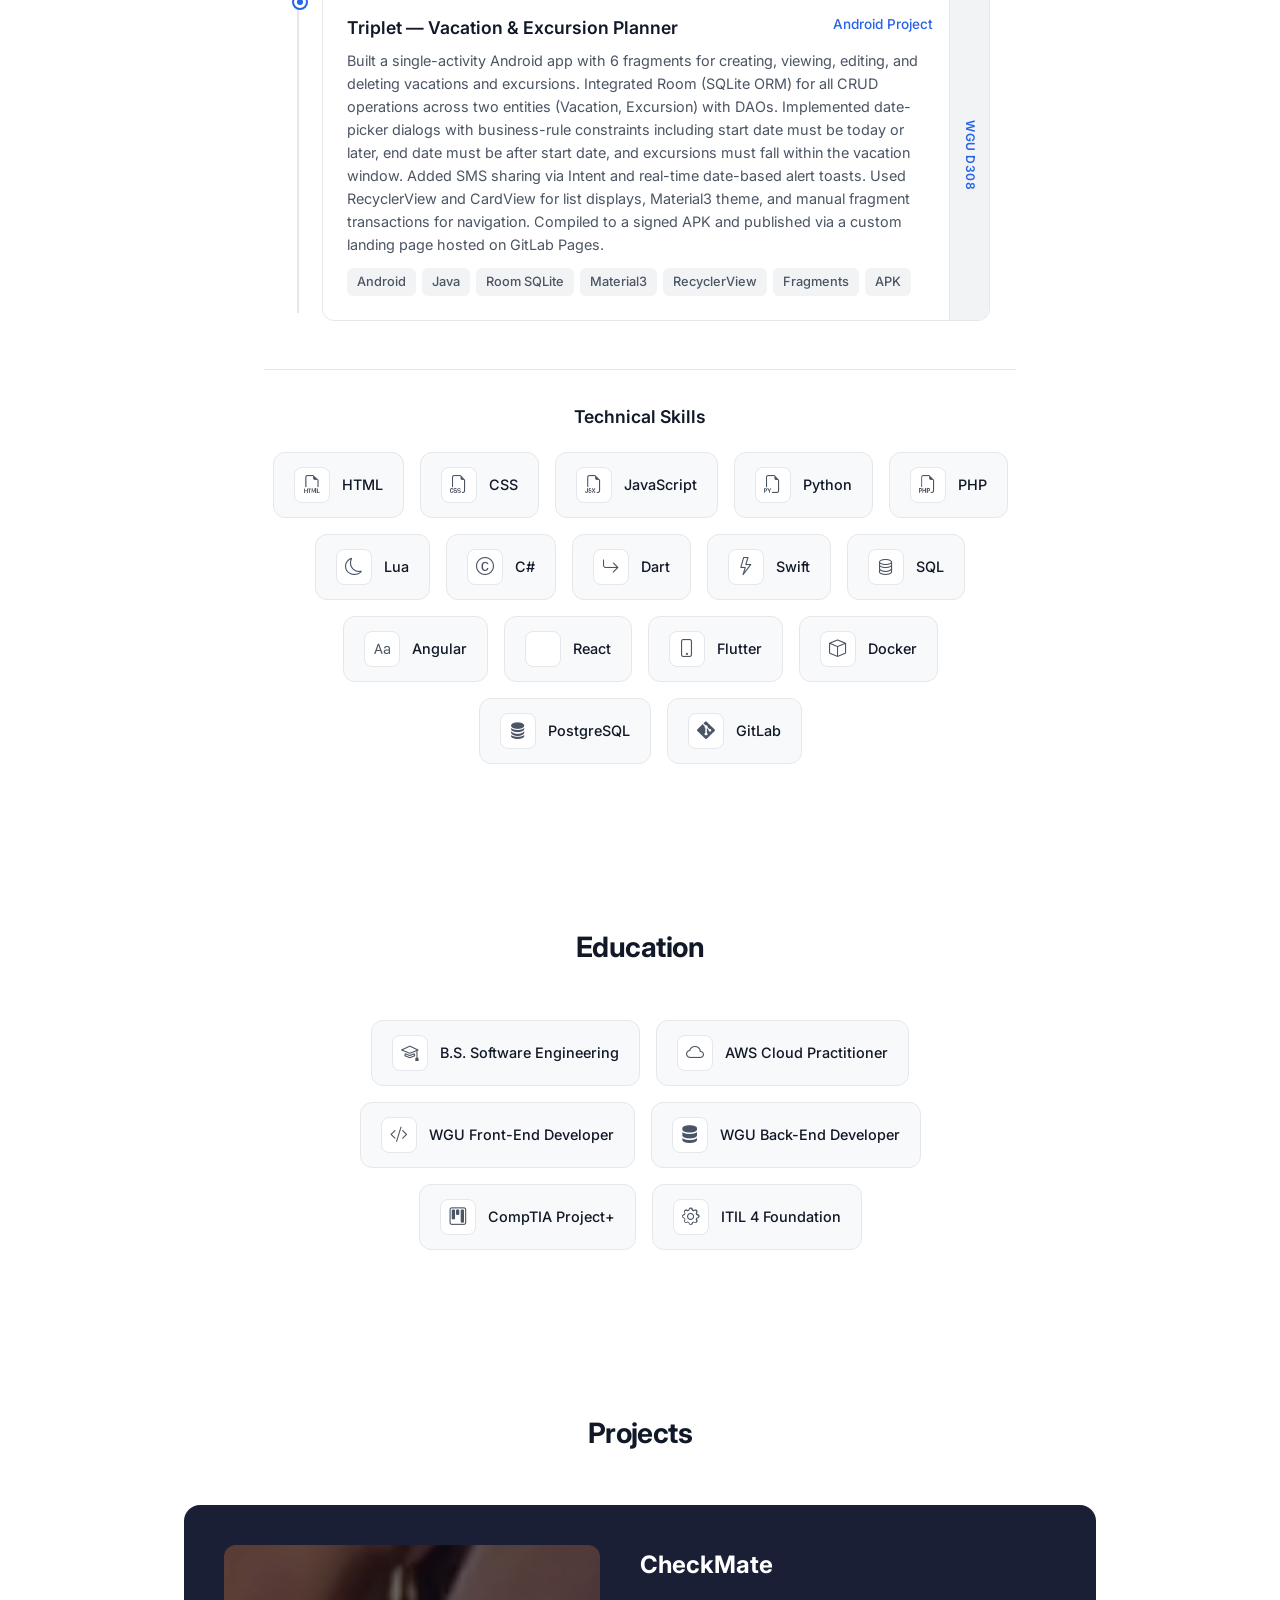
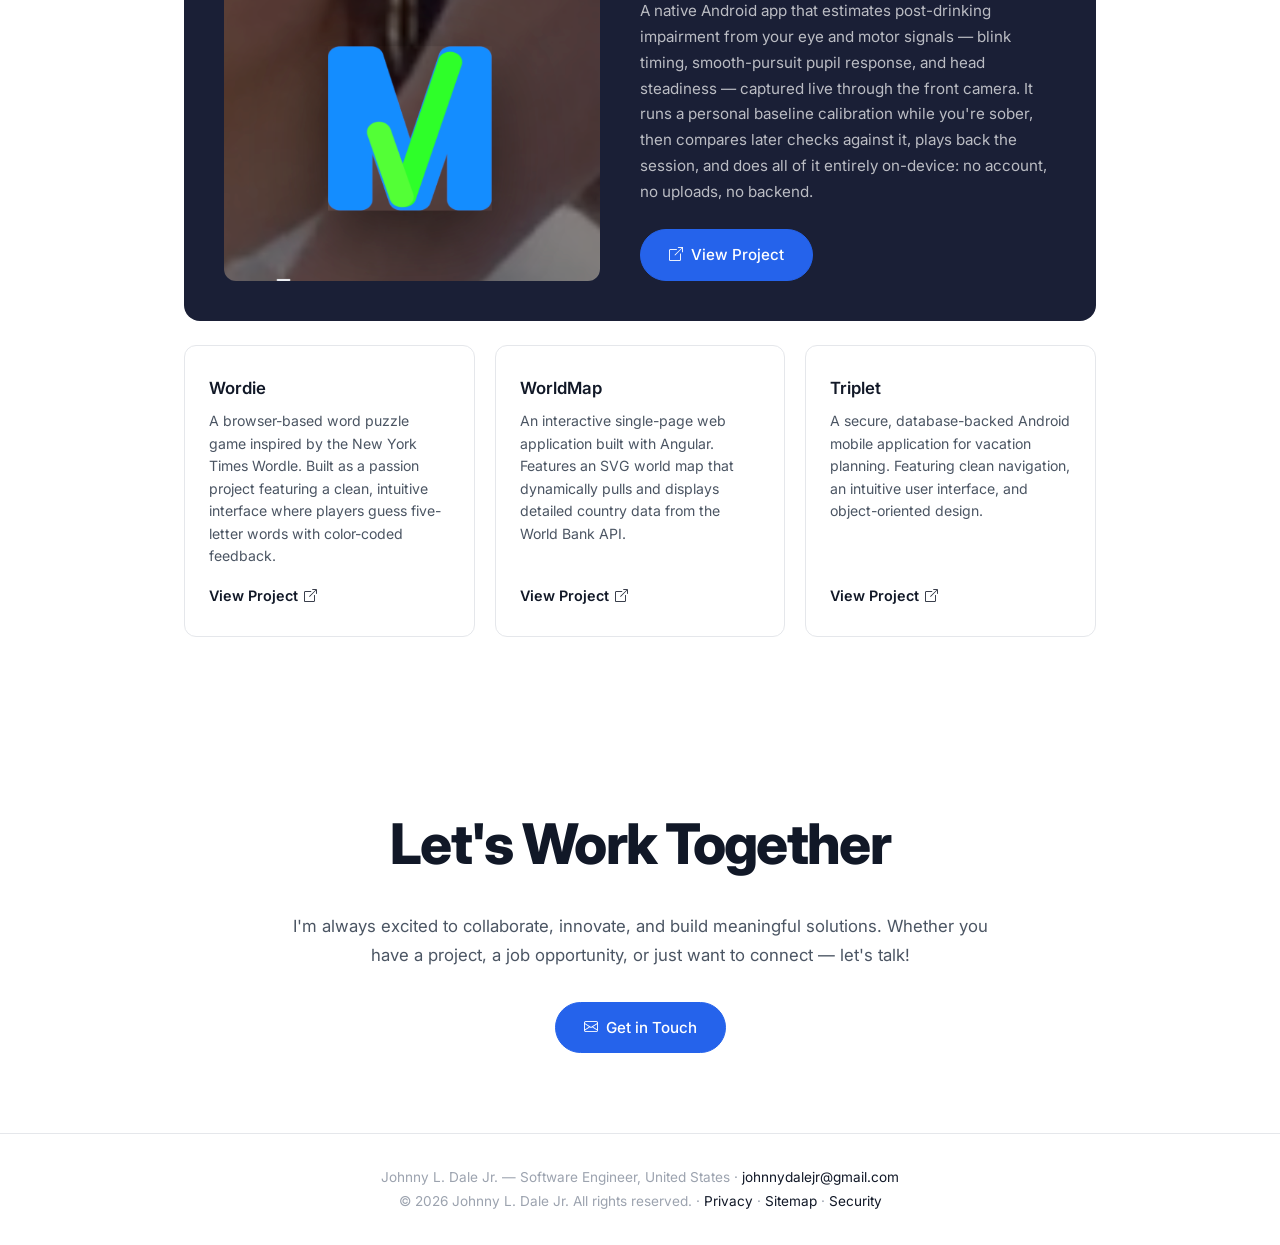
==== commit e18c8dc7: "Restore hero video autoplay" ====
--- a/index.html
+++ b/index.html
@@ -74,7 +74,7 @@
     <!-- Hero Section -->
     <section class="hero" id="hero">
         <div class="hero-bg">
-            <video class="hero-video" autoplay muted loop playsinline preload="metadata" poster="assets/profile.jpg" aria-hidden="true">
+            <video class="hero-video" autoplay muted loop playsinline aria-hidden="true">
                 <source src="assets/hero-bg.mp4" type="video/mp4">
             </video>
             <div class="hero-overlay"></div>
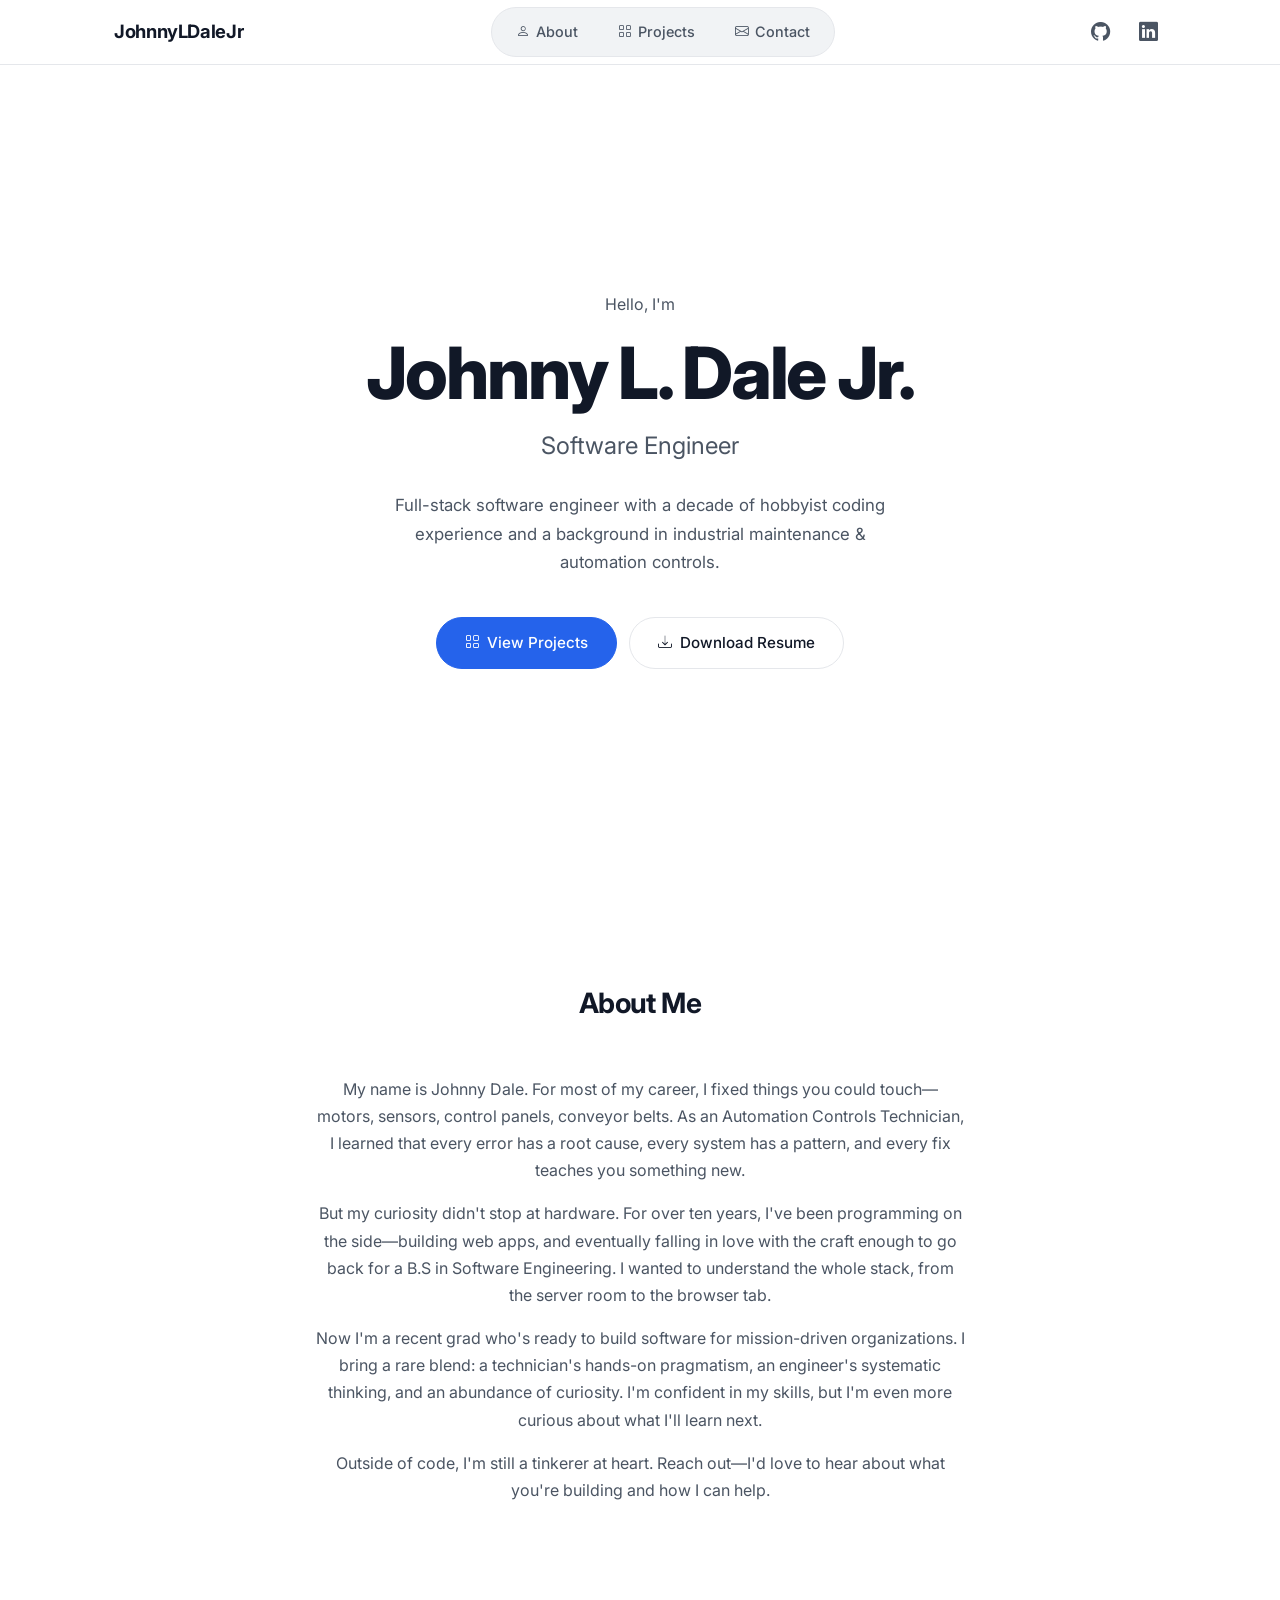
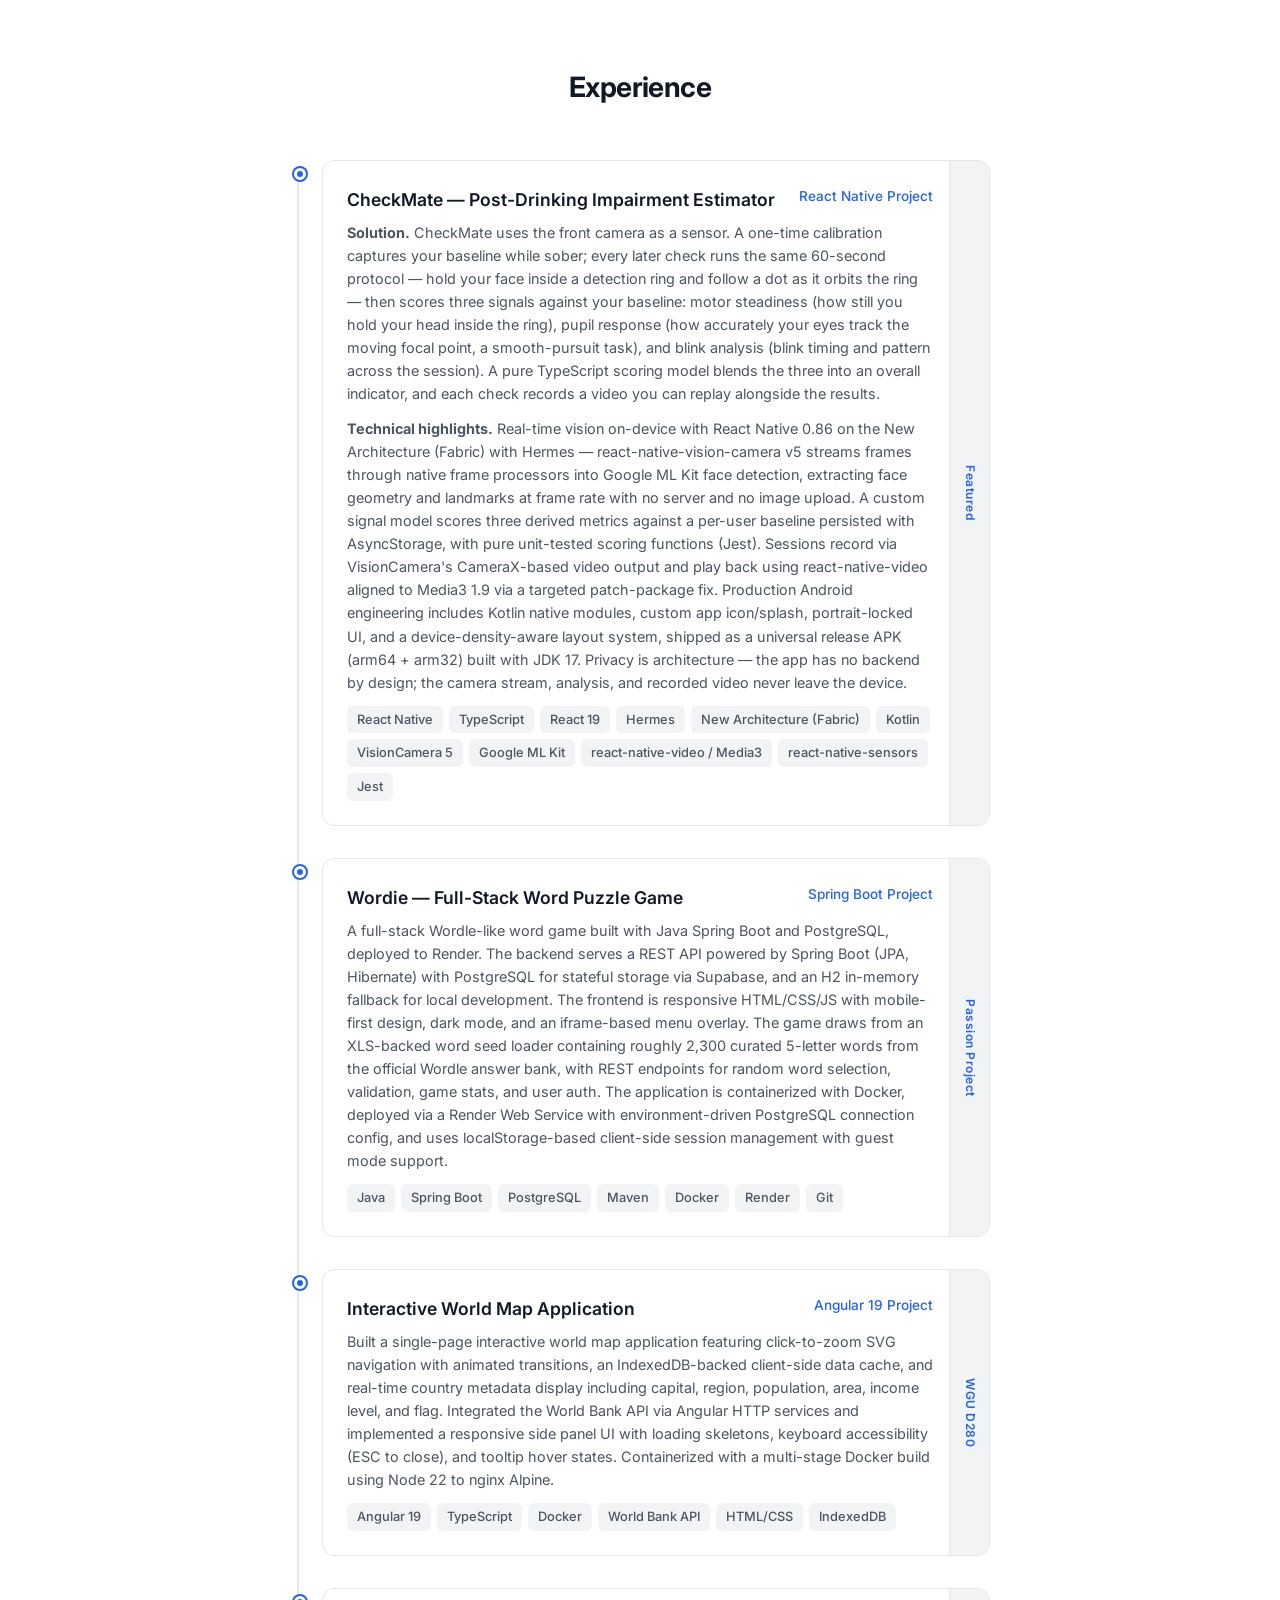
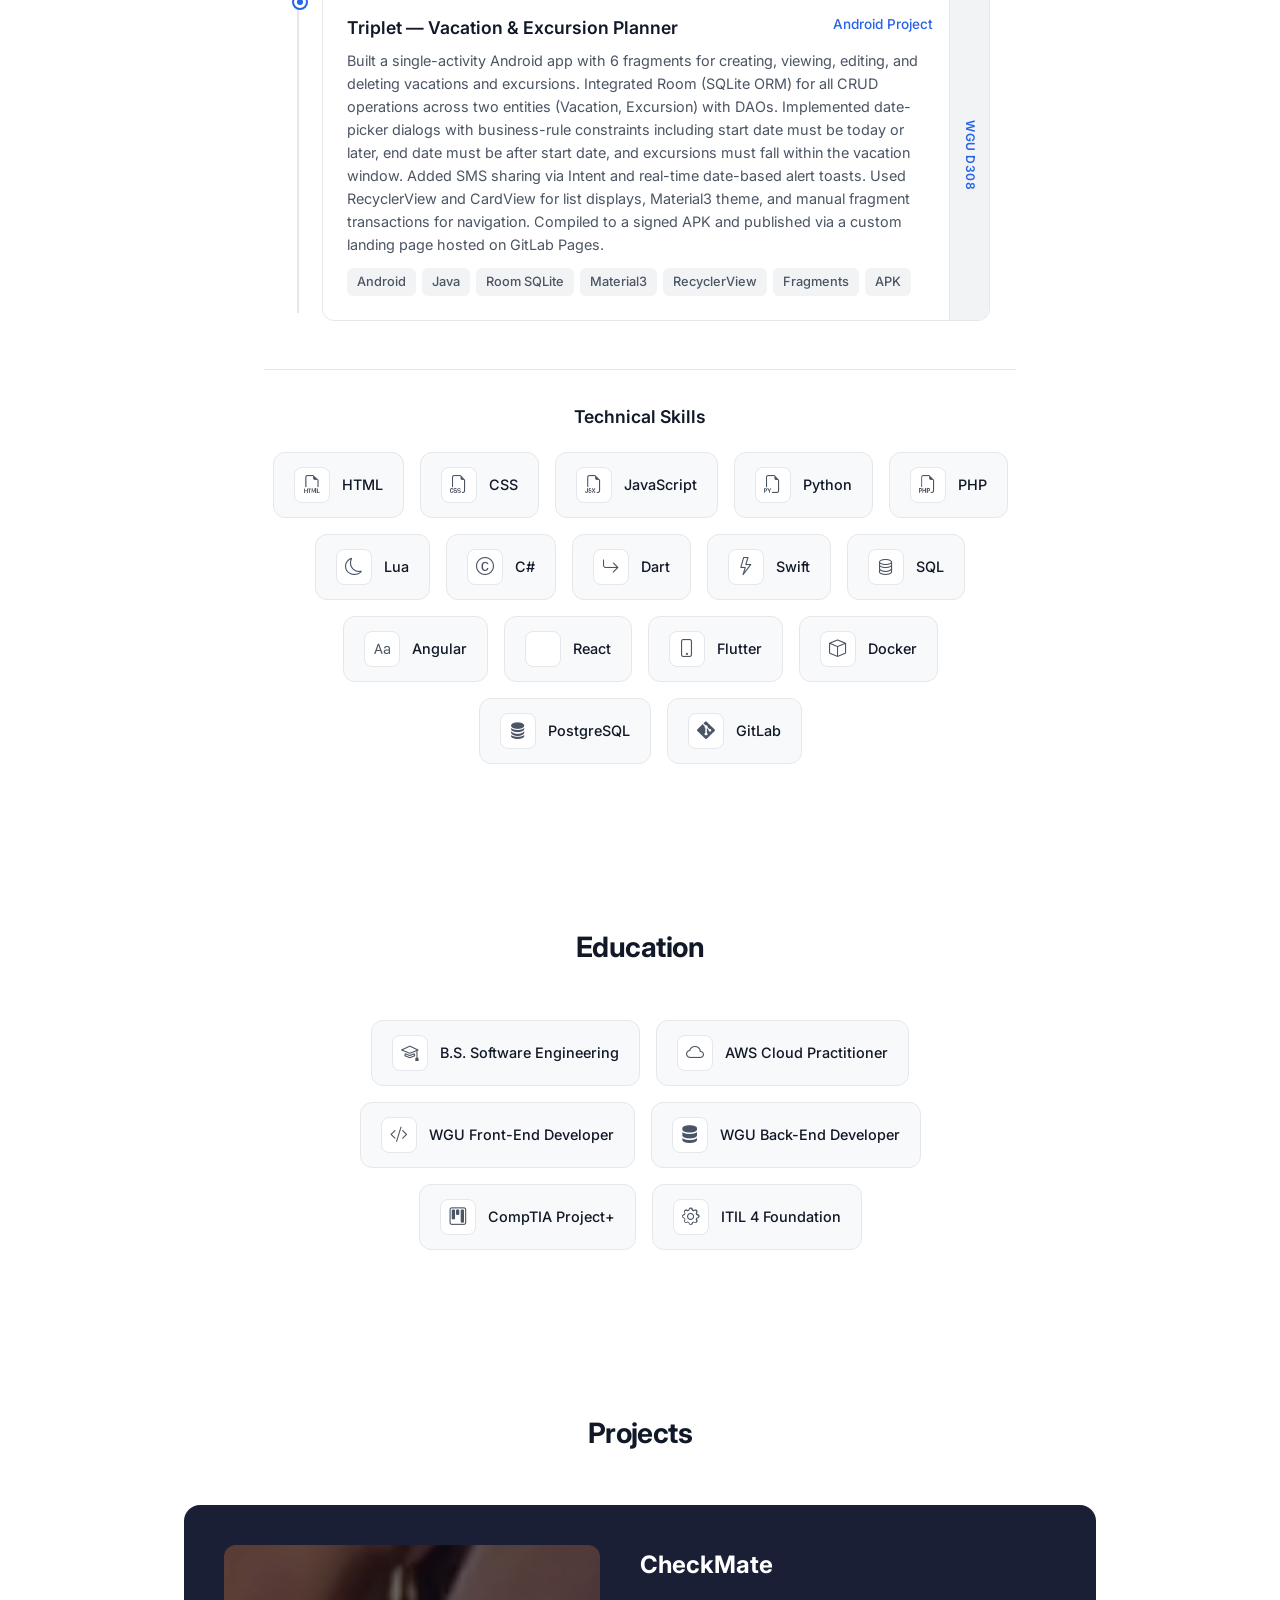
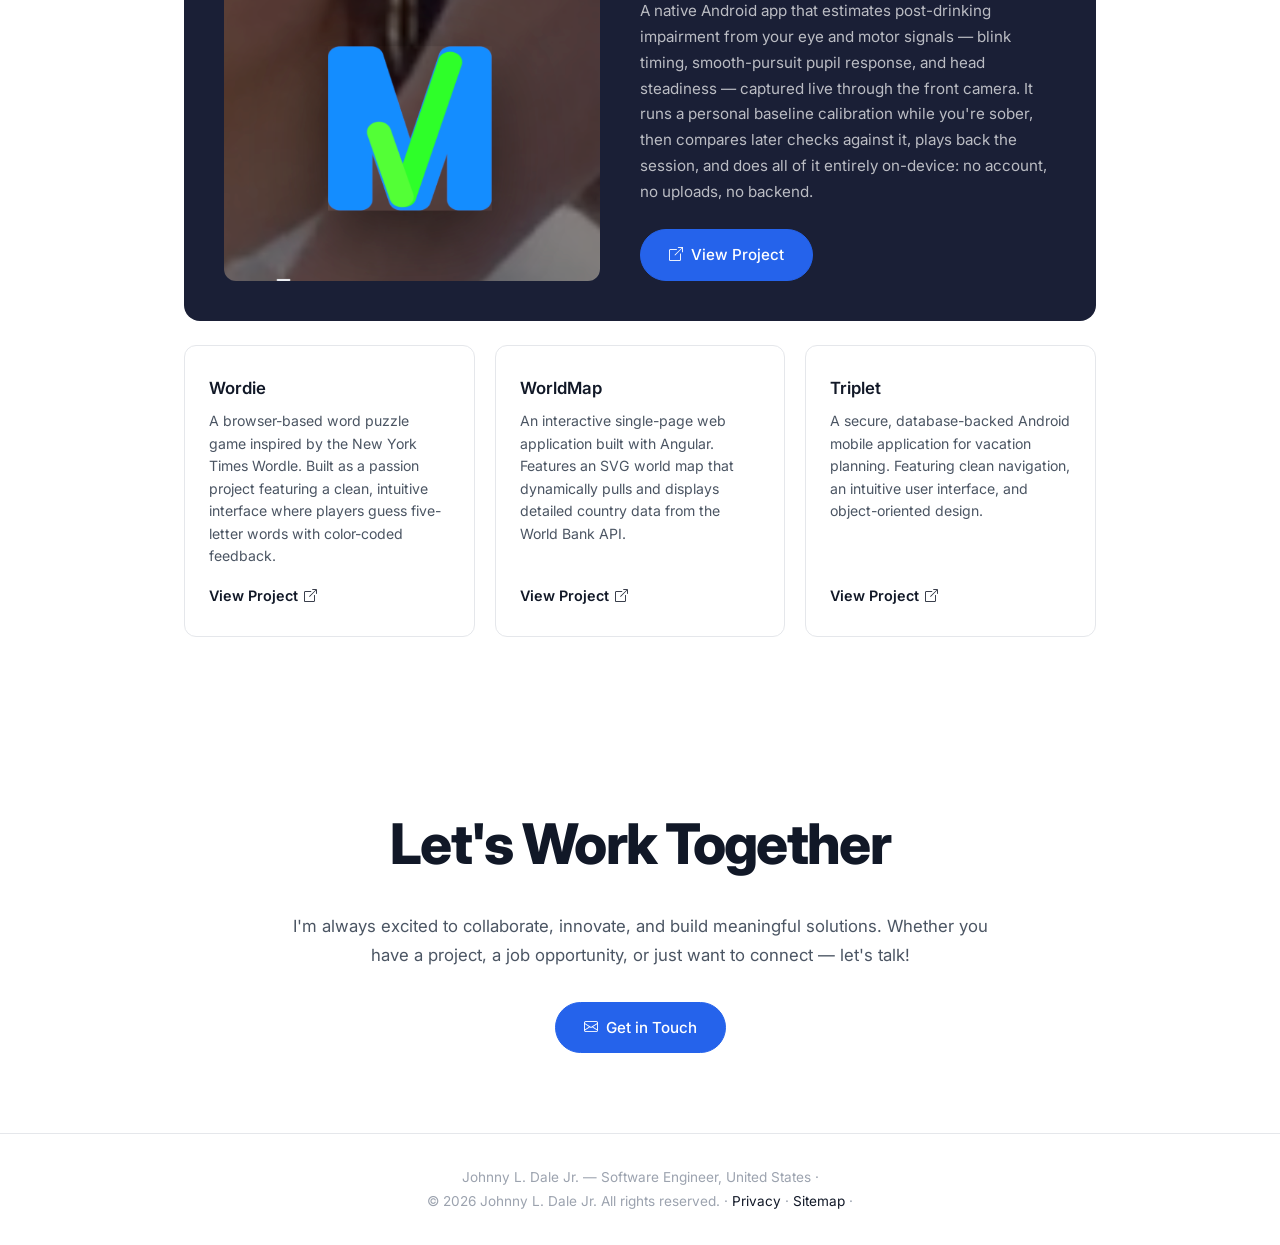
==== commit 538328aa: "Update index.html" ====
--- a/index.html
+++ b/index.html
@@ -86,7 +86,7 @@
             <p class="hero-description">Full-stack software engineer with a decade of hobbyist coding experience and a background in industrial maintenance & automation controls.</p>
             <div class="hero-buttons">
                 <a href="#projects" class="btn btn-primary"><i class="bi bi-grid"></i> View Projects</a>
-                <a href="assets/JohnnySoftware.pdf" class="btn btn-outline" download><i class="bi bi-download"></i> Download Resume</a>
+                <a href="assets/Johnny_Dale_Resume.pdf" class="btn btn-outline" download><i class="bi bi-download"></i> Download Resume</a>
             </div>
         </div>
     </section>
@@ -371,8 +371,8 @@
     <!-- Footer -->
     <footer class="footer">
         <div class="container">
-            <p>Johnny L. Dale Jr. &mdash; Software Engineer, United States &middot; <a href="mailto:johnnydalejr@gmail.com">johnnydalejr@gmail.com</a></p>
-            <p>&copy; 2026 Johnny L. Dale Jr. All rights reserved. &middot; <a href="/privacy.html">Privacy</a> &middot; <a href="/sitemap.xml">Sitemap</a> &middot; <a href="/.well-known/security.txt">Security</a></p>
+            <p>Johnny L. Dale Jr. &mdash; Software Engineer, United States &middot; </p>
+            <p>&copy; 2026 Johnny L. Dale Jr. All rights reserved. &middot; <a href="/privacy.html">Privacy</a> &middot; <a href="/sitemap.xml">Sitemap</a> &middot; </p>
         </div>
     </footer>
 
